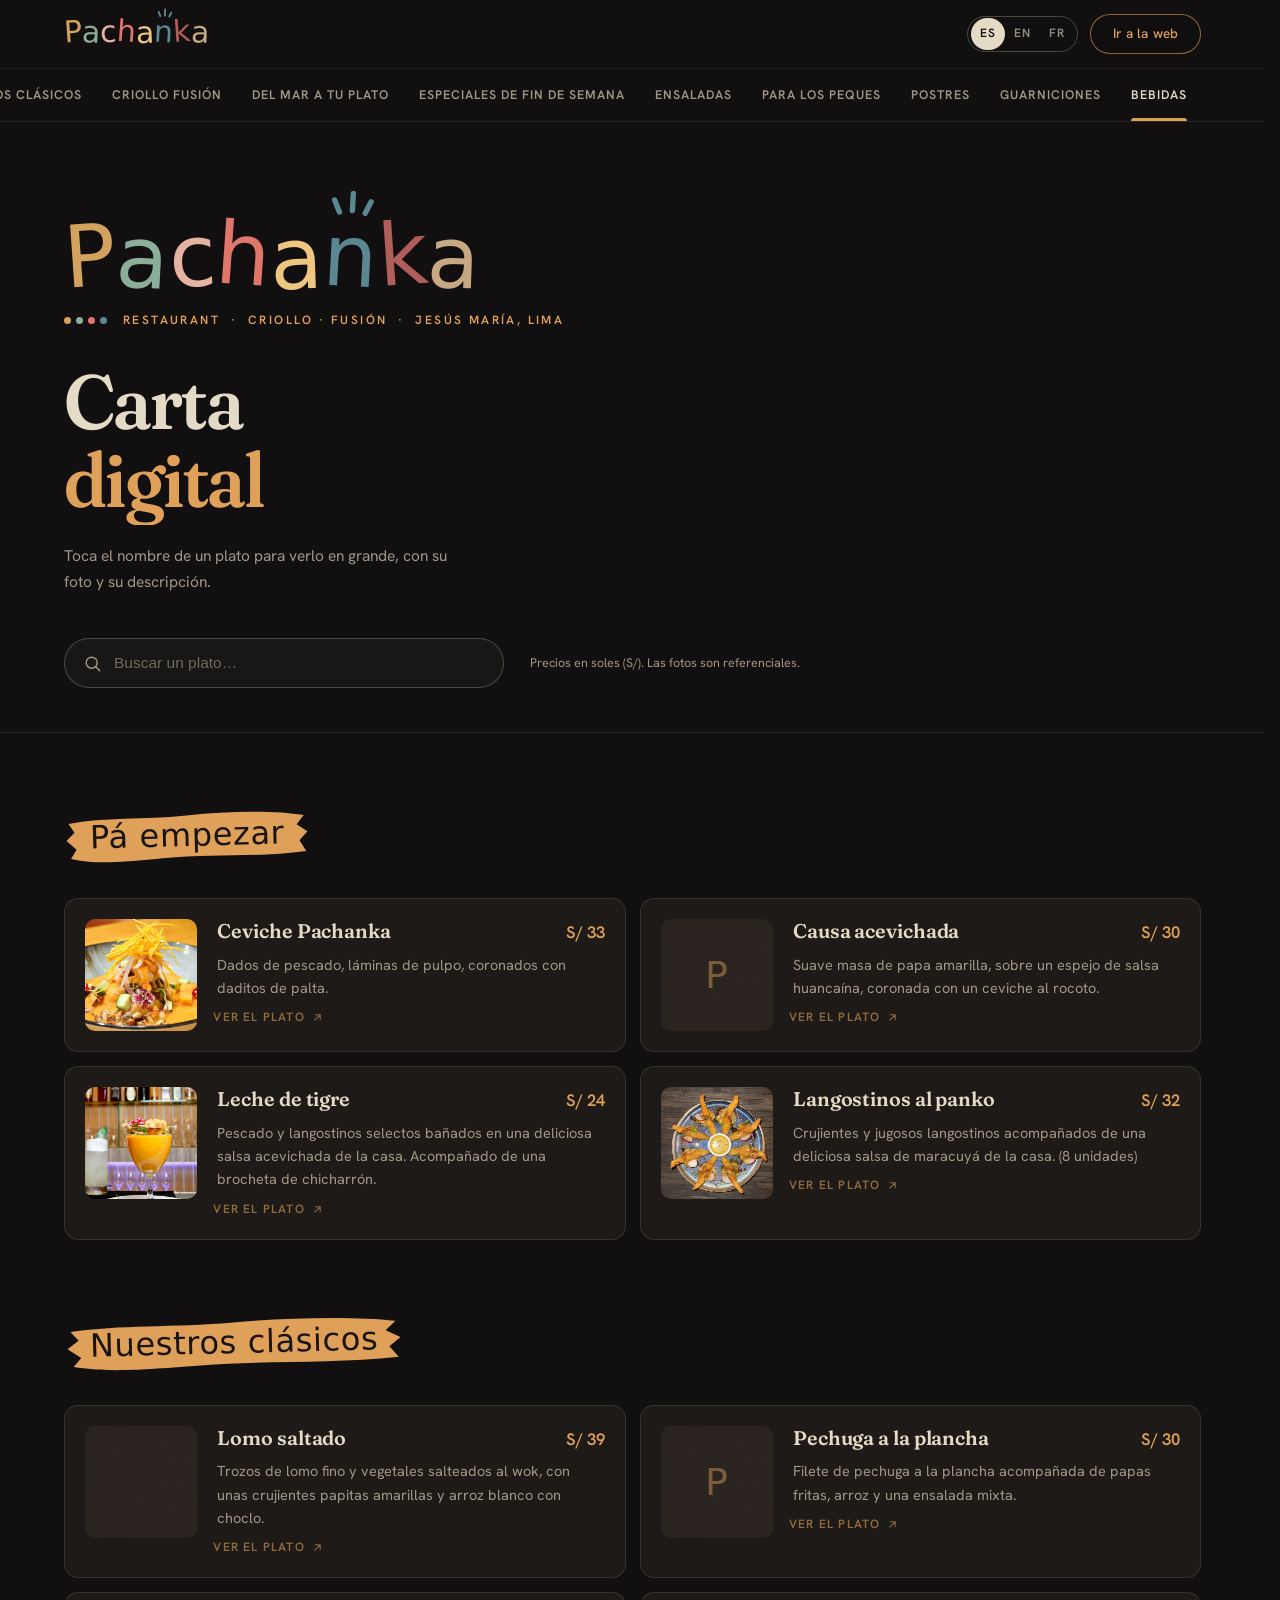
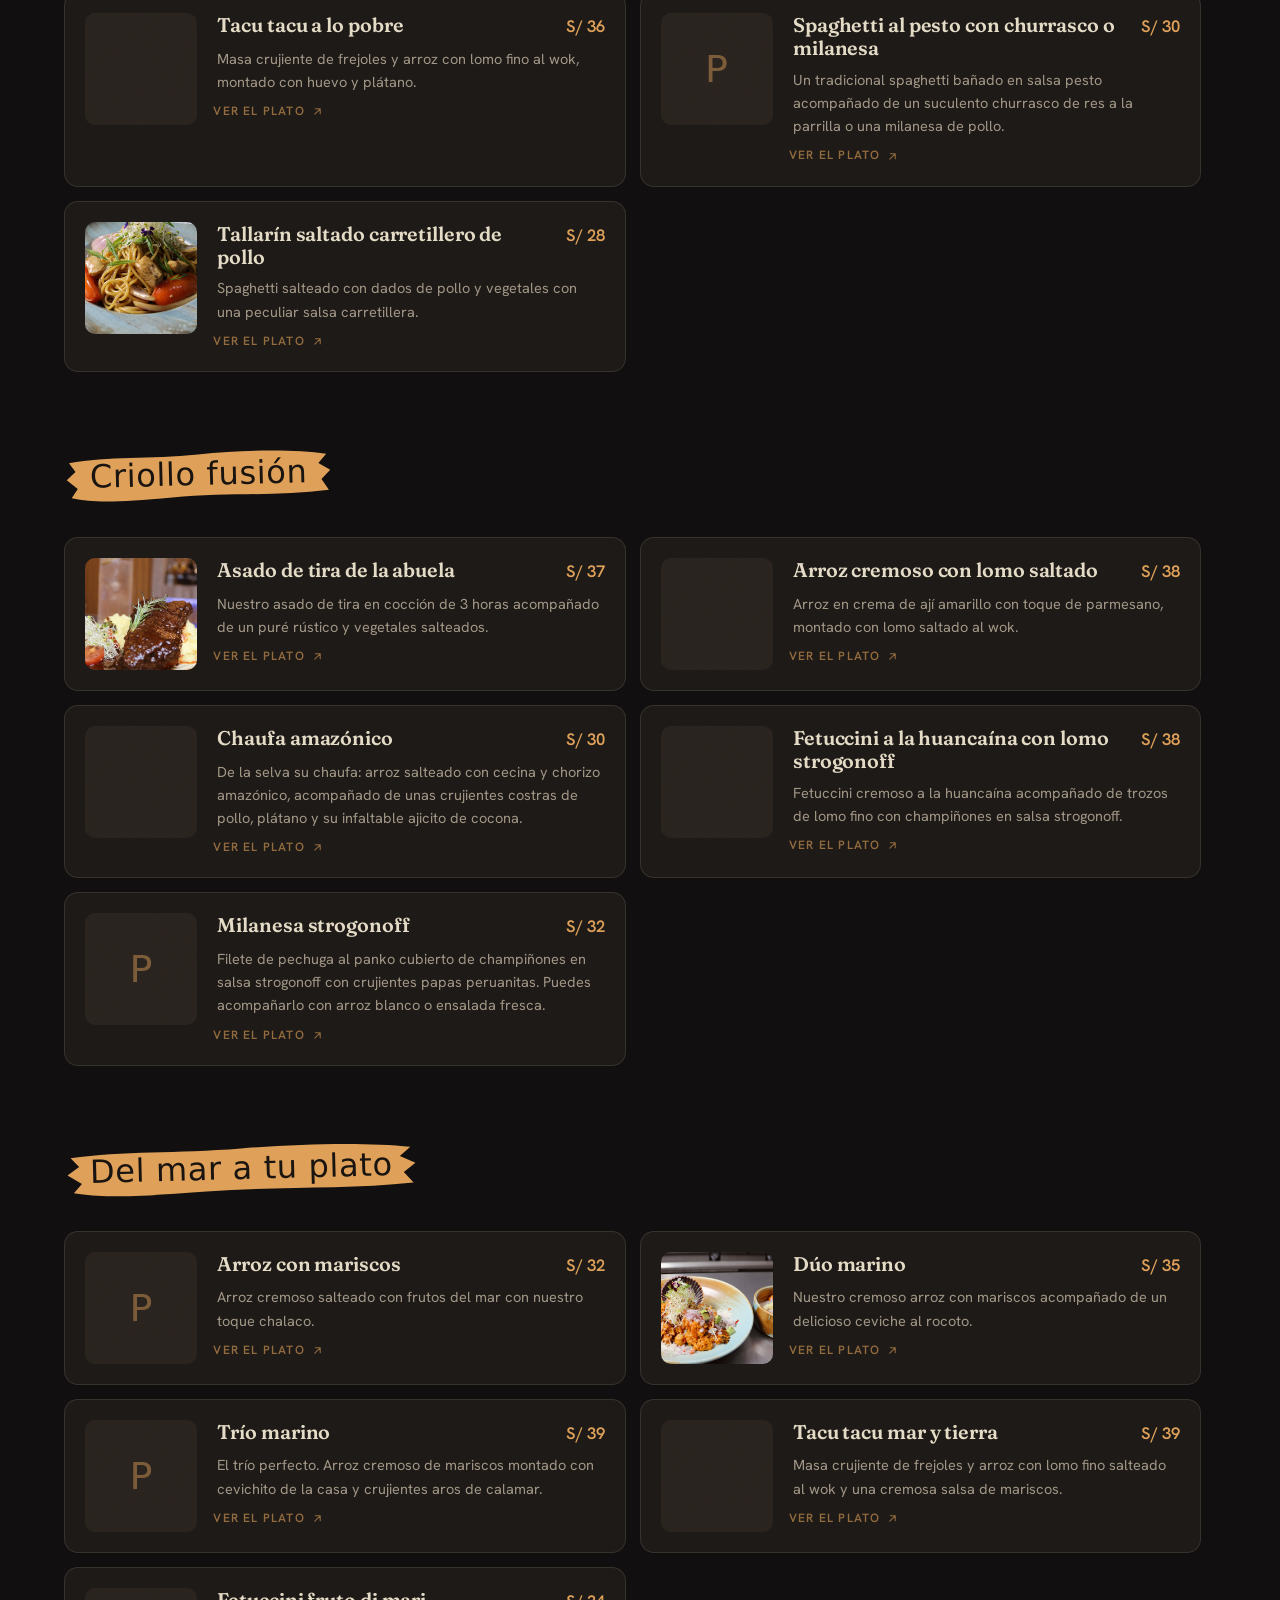
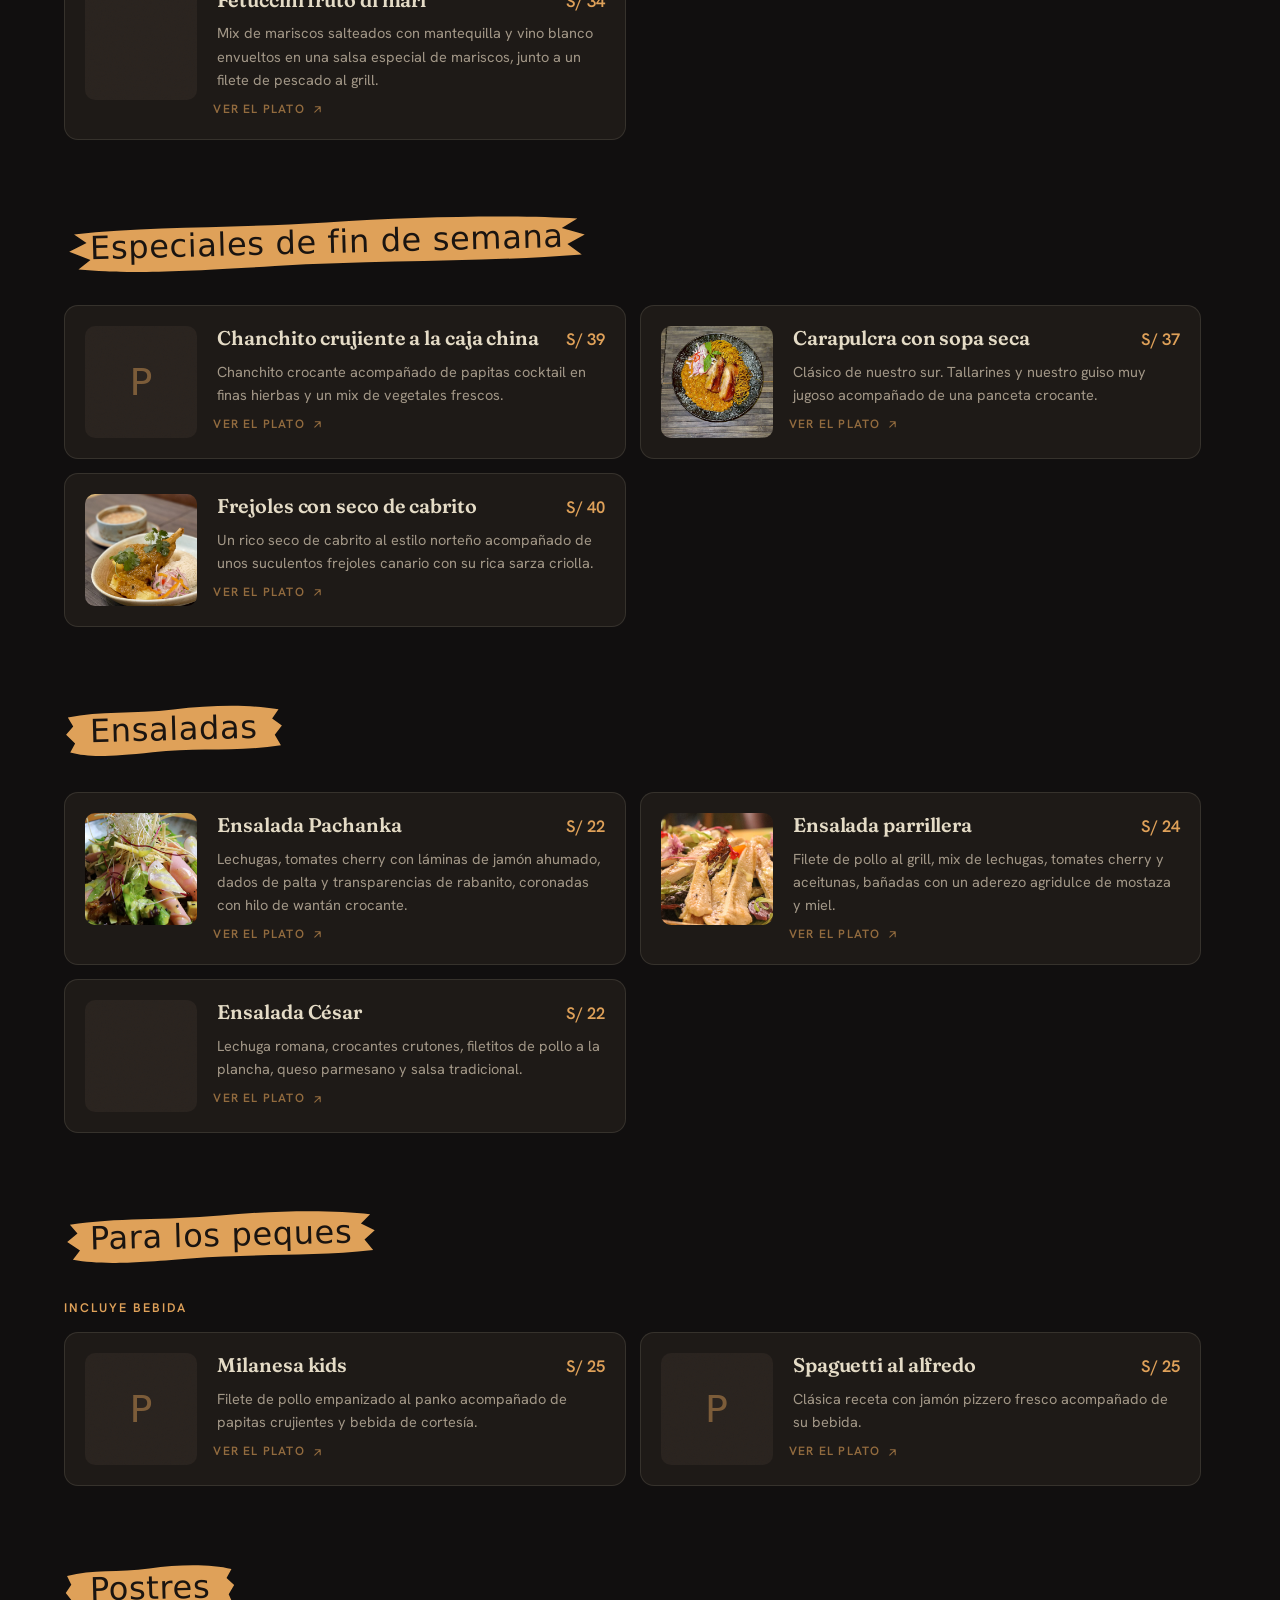
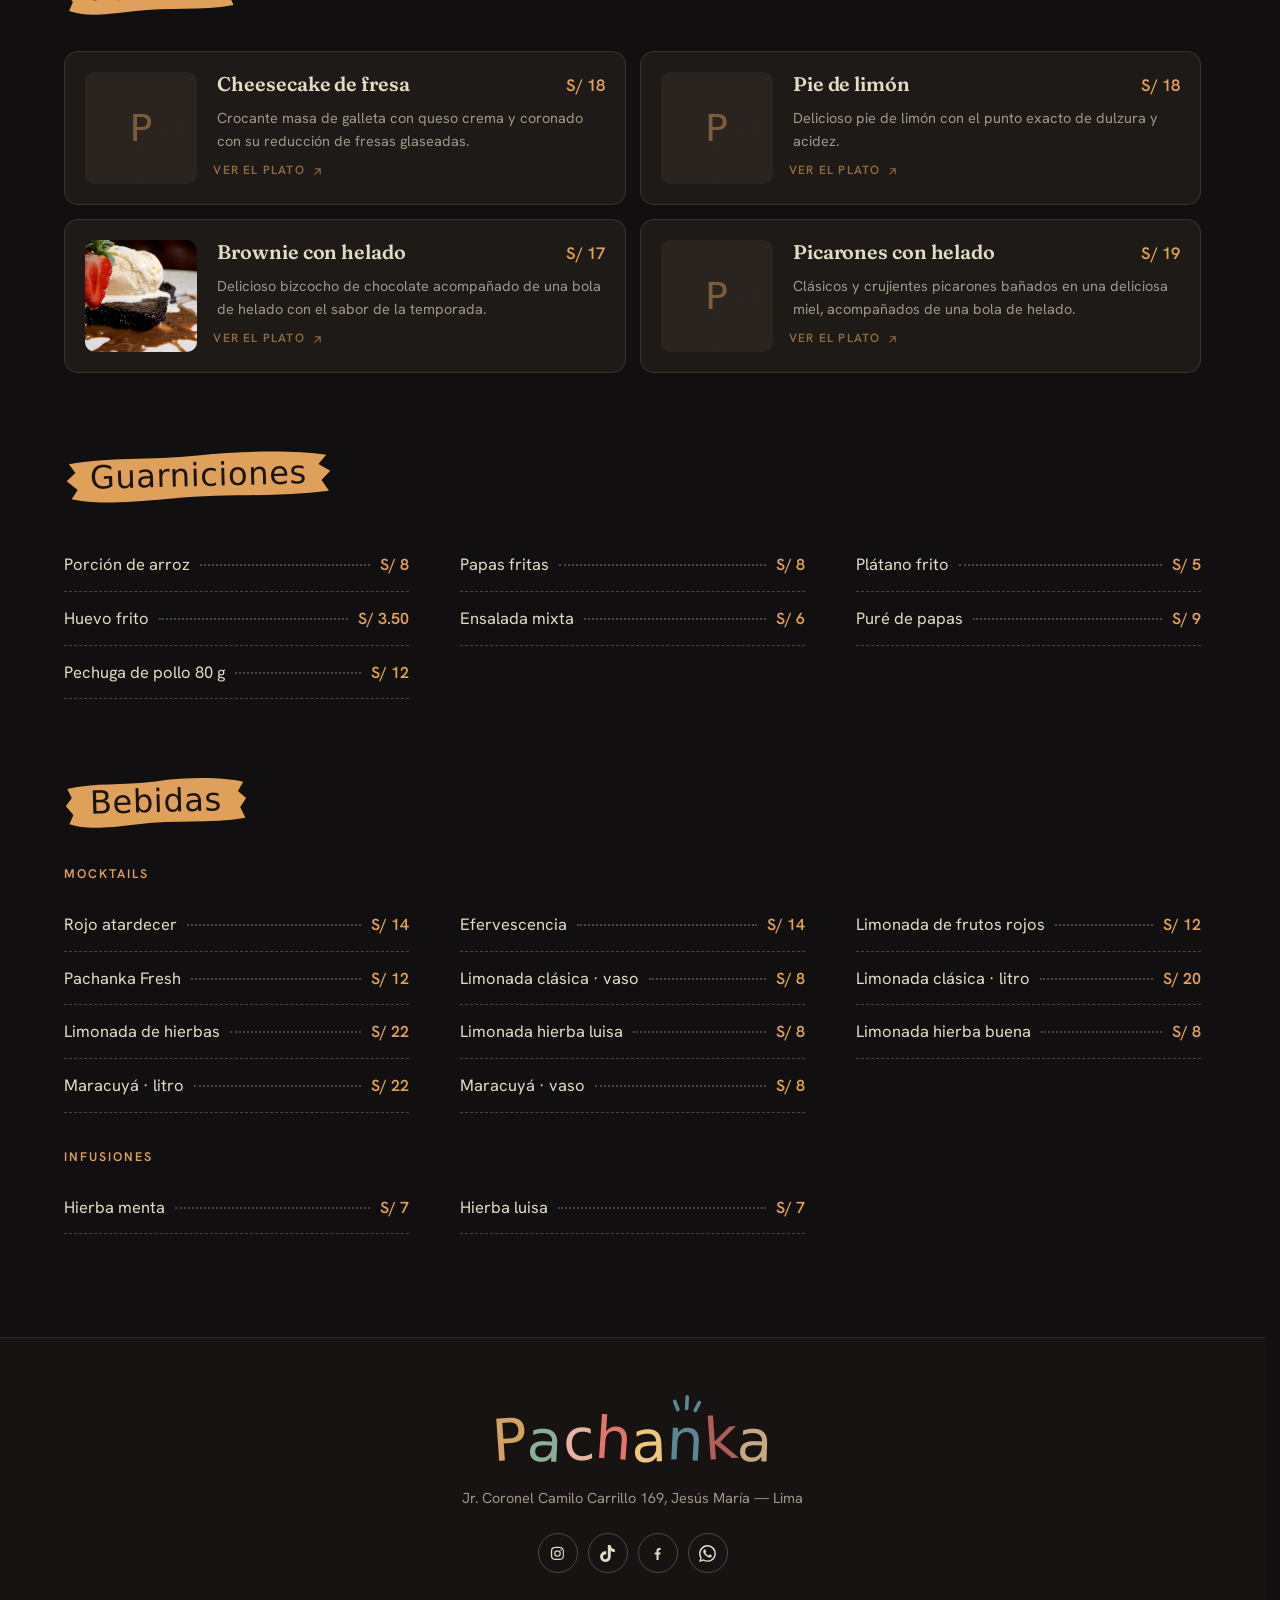
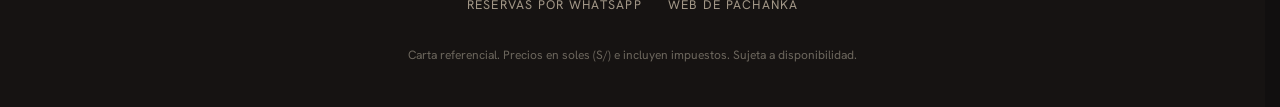
==== index.html @ b1e4ec2f "Merge pull request #1 from creative-programming-partners/rediseno-frances-tema Rediseño oscuro, fran" ====
<!doctype html>
<html lang="es">
<head>
<meta charset="utf-8">
<meta name="viewport" content="width=device-width, initial-scale=1, viewport-fit=cover">
<title>Carta digital — Pachanka Restaurant</title>
<meta name="description" content="Carta digital de Pachanka Restaurant: entradas, clásicos criollos, criollo fusión, del mar, especiales de fin de semana, postres y bebidas. Toca un plato para verlo en grande.">
<link rel="canonical" href="https://creative-programming-partners.github.io/pachanka-carta-digital/">

<!-- Vista previa al compartir (WhatsApp, Instagram, Facebook) -->
<meta property="og:type" content="website">
<meta property="og:site_name" content="Pachanka Restaurant">
<meta property="og:title" content="Carta digital — Pachanka Restaurant">
<meta property="og:description" content="Criollo · fusión en Jesús María, Lima. Mira la carta completa y cada plato en grande.">
<meta property="og:url" content="https://creative-programming-partners.github.io/pachanka-carta-digital/">
<meta property="og:locale" content="es_PE">
<meta property="og:locale:alternate" content="en_US">
<meta property="og:locale:alternate" content="fr_FR">
<meta name="theme-color" content="#110f0f">
<script>
/* Tema según la hora de Lima: claro de 6 a.m. a 6 p.m. y oscuro desde las 6 p.m.
   Corre antes de pintar la página para que no se vea el otro tema un instante.
   Para mostrar uno a mano: ?tema=claro o ?tema=oscuro */
(function () {
  var q = new URLSearchParams(location.search).get('tema');
  var h = +new Intl.DateTimeFormat('en-US', { timeZone: 'America/Lima', hour: 'numeric', hourCycle: 'h23' }).format(new Date());
  var t = q === 'claro' ? 'light' : q === 'oscuro' ? 'dark' : (h >= 6 && h < 18 ? 'light' : 'dark');
  document.documentElement.setAttribute('data-theme', t);
  document.querySelector('meta[name="theme-color"]').setAttribute('content', t === 'light' ? '#f5f0e7' : '#110f0f');
})();
</script>
<link rel="icon" href="data:image/svg+xml,%3Csvg xmlns='http://www.w3.org/2000/svg' viewBox='0 0 64 64'%3E%3Crect width='64' height='64' rx='14' fill='%23110f0f'/%3E%3Ctext x='50%25' y='56%25' dominant-baseline='middle' text-anchor='middle' font-family='Georgia' font-size='44' font-weight='700' fill='%23DFA159'%3EP%3C/text%3E%3C/svg%3E">

<link rel="preconnect" href="https://fonts.googleapis.com">
<link rel="preconnect" href="https://fonts.gstatic.com" crossorigin>
<link href="https://fonts.googleapis.com/css2?family=Chewy&family=Fraunces:opsz,wght,SOFT@9..144,300..700,0..100&family=Hanken+Grotesk:wght@300;400;500;600;700&display=swap" rel="stylesheet">

<script>document.documentElement.classList.add('js');if('scrollRestoration' in history)history.scrollRestoration='manual';</script>
<link rel="stylesheet" href="css/styles.css?v=4">
</head>
<body>

<a class="skip" href="#carta" data-i18n="a11y.skip">Ir a la carta</a>

<!-- CABECERA -->
<header class="hdr" id="hdr">
  <div class="hdr-row">
    <a class="hdr-logo" href="#top" aria-label="Pachanka, inicio" data-i18n-aria="nav.home"><span class="wm" data-wm></span></a>
    <div class="hdr-right">
      <div class="lang" role="group" aria-label="Idioma" data-i18n-aria="lang.group"><button type="button" data-l="es" lang="es" aria-label="Español">ES</button><button type="button" data-l="en" lang="en" aria-label="English">EN</button><button type="button" data-l="fr" lang="fr" aria-label="Français">FR</button></div>
      <a class="pill pill--hdr" href="https://creative-programming-partners.github.io/pachanka-landing-v2/"><span class="wide" data-i18n="cta.site">Ir a la web</span><span class="narrow" data-i18n="cta.siteShort">Web</span></a>
    </div>
  </div>
  <!-- Categorías: barra pegajosa con indicador -->
  <nav class="tabs" id="tabs" aria-label="Categorías de la carta" data-i18n-aria="nav.cats"></nav>
</header>

<main id="top">

<!-- PORTADA -->
<section class="cover">
  <div class="cover-in">
    <span class="wm cover-wm" data-wm aria-hidden="true"></span>
    <p class="cover-sub"><span class="dots" aria-hidden="true"><i style="--c:var(--ochre)"></i><i style="--c:var(--sage)"></i><i style="--c:var(--coral)"></i><i style="--c:var(--teal)"></i></span><span data-i18n="cover.sub">Restaurant &nbsp;·&nbsp; Criollo · Fusión &nbsp;·&nbsp; Jesús María, Lima</span></p>
    <h1 class="cover-title"><span class="mask"><span data-i18n="cover.t1">Carta</span></span><span class="mask"><span class="hl" data-i18n="cover.t2">digital</span></span></h1>
    <p class="cover-lede" data-i18n="cover.lede">Toca el nombre de un plato para verlo en grande, con su foto y su descripción.</p>
  </div>
  <div class="cover-tools">
    <label class="search">
      <svg viewBox="0 0 24 24" aria-hidden="true"><circle cx="11" cy="11" r="7"/><path d="M16.5 16.5 21 21"/></svg>
      <input type="search" id="q" autocomplete="off" placeholder="Buscar un plato…" aria-label="Buscar un plato en la carta" data-i18n-ph="search.ph" data-i18n-aria="search.aria">
      <button type="button" class="search-x" id="qClear" hidden aria-label="Borrar búsqueda" data-i18n-aria="search.clear">&times;</button>
    </label>
    <p class="cover-note" data-i18n="cover.note">Precios en soles (S/). Las fotos son referenciales.</p>
  </div>
</section>

<!-- CARTA -->
<div class="carta" id="carta"></div>
<p class="empty" id="empty" hidden data-i18n="search.empty">No encontramos ese plato en la carta.</p>

</main>

<footer class="ftr">
  <span class="wm ftr-wm" data-wm aria-hidden="true"></span>
  <p class="ftr-line"><span data-i18n="ftr.addr">Jr. Coronel Camilo Carrillo 169, Jesús María — Lima</span></p>
  <div class="social">
    <a href="https://www.instagram.com/pachanka.restaurant/" target="_blank" rel="noopener" aria-label="Instagram"><svg viewBox="0 0 24 24" aria-hidden="true"><path d="M12 7.3A4.7 4.7 0 1 0 12 16.7 4.7 4.7 0 0 0 12 7.3zm0 7.7a3 3 0 1 1 0-6 3 3 0 0 1 0 6zm6-7.9a1.1 1.1 0 1 1-2.2 0 1.1 1.1 0 0 1 2.2 0zM21 8.1c-.1-1.5-.4-2.8-1.5-3.9S17.1 2.8 15.6 2.7c-1.5-.1-6-.1-7.5 0-1.5.1-2.8.4-3.9 1.5S2.8 6.6 2.7 8.1c-.1 1.5-.1 6 0 7.5.1 1.5.4 2.8 1.5 3.9s2.4 1.4 3.9 1.5c1.5.1 6 .1 7.5 0 1.5-.1 2.8-.4 3.9-1.5s1.4-2.4 1.5-3.9c.1-1.5.1-6 0-7.5zM19.1 17.3a3 3 0 0 1-1.7 1.7c-1.2.5-3.9.4-5.4.4s-4.2.1-5.4-.4a3 3 0 0 1-1.7-1.7c-.5-1.2-.4-3.9-.4-5.4s-.1-4.2.4-5.4a3 3 0 0 1 1.7-1.7c1.2-.5 3.9-.4 5.4-.4s4.2-.1 5.4.4a3 3 0 0 1 1.7 1.7c.5 1.2.4 3.9.4 5.4s.1 4.2-.4 5.4z"/></svg></a>
    <a href="https://www.tiktok.com/@pachanka.restaura" target="_blank" rel="noopener" aria-label="TikTok"><svg viewBox="0 0 24 24" aria-hidden="true"><path d="M12.5.02c1.31-.02 2.61-.01 3.91-.02.08 1.53.63 3.09 1.75 4.17 1.12 1.11 2.7 1.62 4.24 1.79v4.03c-1.44-.05-2.89-.35-4.2-.97-.57-.26-1.1-.59-1.62-.93-.01 2.92.01 5.84-.02 8.75-.08 1.4-.54 2.79-1.35 3.94-1.31 1.92-3.58 3.17-5.91 3.21-1.43.08-2.86-.31-4.08-1.03-2.02-1.19-3.44-3.37-3.65-5.71-.02-.5-.03-1-.01-1.49.18-1.9 1.12-3.72 2.58-4.96 1.66-1.44 3.98-2.13 6.15-1.72.02 1.48-.04 2.96-.04 4.44-.99-.32-2.15-.23-3.02.37-.63.41-1.11 1.04-1.36 1.75-.21.51-.15 1.07-.14 1.61.24 1.64 1.82 3.02 3.5 2.87 1.12-.01 2.19-.66 2.77-1.61.19-.33.4-.67.41-1.06.1-1.79.06-3.57.07-5.36.01-4.03-.01-8.05.02-12.07z"/></svg></a>
    <a href="https://www.facebook.com/pachanka.restaurant/" target="_blank" rel="noopener" aria-label="Facebook"><svg viewBox="0 0 24 24" aria-hidden="true"><path d="M13.5 21v-7.5h2.5l.4-3h-2.9V8.6c0-.9.3-1.5 1.5-1.5h1.5V4.4c-.3 0-1.2-.1-2.2-.1-2.2 0-3.7 1.3-3.7 3.8v2.4H8.1v3h2.5V21h2.9z"/></svg></a>
    <a href="https://wa.me/51971969101" target="_blank" rel="noopener" aria-label="WhatsApp"><svg viewBox="0 0 24 24" aria-hidden="true"><path d="M17.5 14.4c-.3-.1-1.8-.9-2-1-.3-.1-.5-.1-.7.1-.2.3-.8 1-.9 1.2-.2.2-.3.2-.6.1-.3-.1-1.3-.5-2.4-1.5-.9-.8-1.5-1.8-1.7-2.1-.2-.3 0-.5.1-.6l.4-.5c.2-.2.2-.3.3-.5.1-.2 0-.4 0-.5l-.9-2.2c-.2-.6-.5-.5-.7-.5h-.6c-.2 0-.5.1-.8.4-.3.3-1 1-1 2.5s1.1 2.9 1.2 3.1c.1.2 2.1 3.2 5.1 4.5.7.3 1.3.5 1.7.6.7.2 1.4.2 1.9.1.6-.1 1.8-.7 2-1.4.2-.7.2-1.3.2-1.4-.1-.2-.3-.3-.6-.4zM12 21.8c-1.8 0-3.5-.5-5-1.4l-.4-.2-3.7 1 1-3.6-.2-.4A9.8 9.8 0 1 1 12 21.8zm8.4-18.2A11.8 11.8 0 0 0 1.8 17.9L.1 24l6.3-1.6A11.8 11.8 0 0 0 23.8 12c0-3.2-1.2-6.1-3.4-8.4z"/></svg></a>
  </div>
  <div class="ftr-links">
    <a href="https://wa.me/51971969101" target="_blank" rel="noopener" data-i18n="ftr.wa">Reservas por WhatsApp</a>
    <a href="https://creative-programming-partners.github.io/pachanka-landing-v2/" data-i18n="ftr.site">Web de Pachanka</a>
  </div>
  <p class="ftr-fine" data-i18n="ftr.fine">Carta referencial. Precios en soles (S/) e incluyen impuestos. Sujeta a disponibilidad.</p>
</footer>

<!-- CARTILLA DEL PLATO (se sobrepone a la carta y oscurece el fondo) -->
<div class="sheet" id="sheet" hidden>
  <div class="sheet-bg" id="sheetBg"></div>
  <div class="sheet-card" role="dialog" aria-modal="true" aria-labelledby="sheetName">
    <button class="sheet-x" id="sheetClose" type="button" aria-label="Cerrar" data-i18n-aria="sheet.close">&times;</button>
    <!-- La foto entra dando una vuelta: primero el reverso, luego el plato -->
    <div class="flip" id="flip">
      <div class="flip-in">
        <div class="face face--back" aria-hidden="true"><span class="wm" data-wm></span></div>
        <figure class="face face--front" id="sheetFig">
          <img id="sheetImg" alt="" width="1200" height="750" decoding="async">
          <figcaption class="ph">
            <span class="ph-mark" aria-hidden="true">P</span>
            <span class="ph-text" data-i18n="sheet.soon">Foto próximamente</span>
          </figcaption>
        </figure>
      </div>
    </div>
    <div class="sheet-body">
      <p class="sheet-cat" id="sheetCat"></p>
      <h2 class="sheet-name" id="sheetName"></h2>
      <p class="sheet-desc" id="sheetDesc"></p>
      <p class="sheet-price" id="sheetPrice"></p>
      <div class="sheet-nav">
        <button type="button" class="round" id="prevDish" aria-label="Plato anterior" data-i18n-aria="sheet.prev"><svg viewBox="0 0 24 24" aria-hidden="true"><path d="M15 5 8 12l7 7"/></svg></button>
        <span class="sheet-count" id="sheetCount"></span>
        <button type="button" class="round" id="nextDish" aria-label="Plato siguiente" data-i18n-aria="sheet.next"><svg viewBox="0 0 24 24" aria-hidden="true"><path d="m9 5 7 7-7 7"/></svg></button>
      </div>
    </div>
  </div>
</div>

<script src="js/wordmark.js"></script>
<script src="js/menu-data.js?v=2"></script>
<script src="js/i18n.js?v=2"></script>
<script src="js/app.js?v=4"></script>
</body>
</html>
---- css/styles.css ----
/* =========================================================
   PACHANKA — CARTA DIGITAL
   Mismo sistema de diseño que la landing (design-dna/pachanka.json):
   fondo carbón, texto crema, titulares Fraunces, dorado para títulos, CTA y
   precios, naranja solo en bordes y flechas, y las ocho letras del logo como acentos.
   Todo el movimiento ocurre en transform y opacity. Sin backdrop-filter: el
   desenfoque se rehacía en cada cuadro de scroll y trababa equipos sin
   aceleración gráfica; en su lugar van fondos casi opacos, que se ven igual.
   ========================================================= */
:root{
  color-scheme:dark;

  --bg:#110f0f;        /* fondo de página */
  --bg-2:#161312;      /* superficies alternas */
  --bronze:#83643e;    /* anillos finos y separadores */
  --cream:#e4dbc6;     /* texto principal */
  --muted:#a29787;     /* texto secundario */
  --gold:#dfa159;      /* titulares, CTA, precios */
  --gold-2:#ebb877;    /* hover del dorado */
  --orange:#bd6118;    /* bordes, flechas y subrayados (no en texto pequeño) */
  --card:#1E1A17;      /* carbón de la carta de piqueos */
  --elev:#2A2420;

  /* Letras del logo */
  --ochre:#D4A25F; --sage:#8BAE98; --blush:#E6B3A2; --coral:#E0766B;
  --butter:#EDC77F; --teal:#5B8793; --brick:#B05E5A; --sand:#C6A882;

  /* Tema: oscuro por defecto; de día html[data-theme="light"] cambia estos valores (ver TEMA CLARO) */
  --text-rgb:228,219,198;          /* texto principal en rgb, para transparencias */
  --line:rgba(var(--text-rgb),.12);
  --line-2:rgba(var(--text-rgb),.26);
  --on-gold:#1a1410;               /* texto sobre el dorado: siempre oscuro */
  --gold-ink:var(--gold);          /* dorado usado como texto o línea fina */
  --shade-rgb:17,15,15;

  --f-serif:'Fraunces',Georgia,'Times New Roman',serif;
  --f-sans:'Hanken Grotesk','Helvetica Neue',Arial,sans-serif;
  --f-mark:'Chewy','Comic Sans MS',system-ui,sans-serif;

  --ease-out:cubic-bezier(.23,1,.32,1);
  --ease-io:cubic-bezier(.77,0,.175,1);
  --side:clamp(18px,5vw,64px);
  --hdr-h:128px;
}

*,*::before,*::after{box-sizing:border-box}
/* scrollbar-gutter: al abrir un plato el body pasa a overflow:hidden; sin el espacio reservado, la barra
   desaparecía, la página ganaba ancho y se volvía a maquetar entera justo al empezar la animación */
html{-webkit-text-size-adjust:100%;scroll-behavior:smooth;scrollbar-gutter:stable;background:var(--bg)}
body{margin:0;background:var(--bg);color:var(--cream);
  font-family:var(--f-sans);font-size:16px;line-height:1.6;-webkit-font-smoothing:antialiased;overflow-x:hidden}
img{max-width:100%;display:block}
a{color:inherit;text-decoration:none}
button{font:inherit;color:inherit;background:none;border:0;cursor:pointer;padding:0}
::selection{background:var(--gold);color:var(--on-gold)}
:focus-visible{outline:2px solid var(--gold-ink);outline-offset:3px;border-radius:4px}
.skip{position:absolute;left:-9999px;top:10px;z-index:400;background:var(--gold);color:var(--on-gold);padding:10px 18px;border-radius:999px;font-weight:600}
.skip:focus{left:16px}

/* Logotipo */
.wm{font-family:var(--f-mark);display:inline-flex;align-items:flex-end;line-height:.9;white-space:nowrap;user-select:none}
.wm > span{display:inline-block;position:relative;color:var(--c);transform:translateY(var(--y,0)) rotate(var(--r,0deg))}
.wm .spark{position:absolute;left:50%;top:-.34em;width:.5em;transform:translateX(-50%);color:var(--teal)}

/* Botón píldora (los mismos de la landing) */
.pill{display:inline-flex;align-items:center;justify-content:center;height:46px;padding:0 26px;border-radius:999px;
  background:transparent;color:var(--cream);border:1px solid var(--line-2);font-size:14.5px;font-weight:500;letter-spacing:.01em;white-space:nowrap;
  transition:background-color .25s ease,color .25s ease,border-color .25s ease,transform .16s var(--ease-out)}
.pill:hover{border-color:var(--gold-ink);color:var(--gold-ink)}
.pill:active{transform:scale(.97)}
/* Principal: píldora ámbar de dorado a naranja con texto carbón */
.pill--accent{position:relative;isolation:isolate;background:linear-gradient(120deg,var(--gold) 0%,#d58a44 55%,var(--orange) 100%);
  color:var(--on-gold);border:0;font-weight:600;padding:0 30px;box-shadow:0 8px 24px rgba(189,97,24,.28);transition:transform .16s var(--ease-out)}
.pill--accent::after{content:"";position:absolute;inset:0;z-index:-1;border-radius:inherit;background:rgba(255,246,230,.1);
  box-shadow:0 10px 30px rgba(189,97,24,.22);opacity:0;transition:opacity .25s ease;pointer-events:none}
.pill--accent:hover{color:var(--on-gold)}
.pill--accent:hover::after{opacity:1}
/* Cabecera: píldora oscura con borde dorado */
.pill--hdr{height:40px;padding:0 22px;font-size:13.5px;background:rgba(var(--shade-rgb),.35);border-color:rgba(223,161,89,.6);color:var(--gold-ink)}
.pill--hdr:hover{background:var(--gold);border-color:var(--gold);color:var(--on-gold)}

/* Etiqueta en pincelada de la carta impresa, en el dorado de la landing */
.brush{display:inline-block;margin:0;padding:8px 26px 11px;font-family:var(--f-mark);font-weight:400;
  font-size:clamp(22px,2.6vw,32px);line-height:1.1;letter-spacing:.02em;color:var(--on-gold);transform:rotate(-1.5deg);
  background:url("data:image/svg+xml,%3Csvg xmlns='http://www.w3.org/2000/svg' viewBox='0 0 300 60' preserveAspectRatio='none'%3E%3Cpath d='M6 12 C50 5 96 10 150 6 S258 3 293 9 L284 19 L297 27 L287 37 L295 49 C236 55 182 49 120 53 S34 57 8 51 L15 41 L3 31 L13 22 Z' fill='%23DFA159'/%3E%3C/svg%3E") center/100% 100% no-repeat}

/* Puntos con los colores del logo (como en la portada de la landing) */
.dots{display:inline-flex;gap:5px}
.dots i{width:7px;height:7px;border-radius:50%;background:var(--c)}

/* =========================================================
   CABECERA + CATEGORÍAS
   ========================================================= */
/* Opaca: sin desenfoque, la transparencia solo dejaba ver un fantasma del texto que pasa por debajo */
.hdr{position:sticky;top:0;z-index:100;background:var(--bg);border-bottom:1px solid var(--line)}
.hdr-row{display:flex;align-items:center;justify-content:space-between;gap:16px;height:68px;padding:0 var(--side)}
.hdr-logo .wm{font-size:30px}
.hdr-right{display:flex;align-items:center;gap:12px}
.pill .narrow{display:none}
.lang{display:inline-flex;align-items:center;height:36px;padding:0 3px;border:1px solid var(--line-2);border-radius:999px;
  font-size:12px;font-weight:600;letter-spacing:.08em;color:var(--cream);transition:border-color .2s ease}
.lang:hover{border-color:var(--cream)}
.lang button{font-size:12px;font-weight:600;letter-spacing:.08em;color:inherit;padding:6px 9px;border-radius:999px;opacity:.62;transition:background-color .25s ease,color .25s ease,opacity .25s ease}
.lang button:hover{opacity:1}
html[lang="es"] .lang [data-l="es"],html[lang="en"] .lang [data-l="en"],html[lang="fr"] .lang [data-l="fr"]{background:var(--cream);color:var(--bg);opacity:1}

.tabs{display:flex;gap:2px;overflow-x:auto;padding:0 var(--side);border-top:1px solid rgba(var(--text-rgb),.06);scrollbar-width:none;-webkit-overflow-scrolling:touch}
.tabs::-webkit-scrollbar{display:none}
.tab{position:relative;flex:0 0 auto;padding:16px 14px;font-size:12.5px;font-weight:600;letter-spacing:.08em;
  text-transform:uppercase;color:var(--muted);white-space:nowrap;transition:color .2s ease}
.tab::after{content:"";position:absolute;left:14px;right:14px;bottom:0;height:3px;border-radius:3px 3px 0 0;background:var(--gold);
  transform:scaleX(0);transform-origin:left;transition:transform .35s var(--ease-out)}
.tab:hover{color:var(--cream)}
.tab.is-on{color:var(--cream)}
.tab.is-on::after{transform:scaleX(1)}

/* =========================================================
   PORTADA
   ========================================================= */
.cover{padding:clamp(48px,8vw,96px) var(--side) clamp(30px,4vw,44px);border-bottom:1px solid var(--line)}
.cover-in{max-width:960px}
.cover-wm{font-size:clamp(46px,7vw,86px)}
.cover-sub{display:flex;flex-wrap:wrap;align-items:center;gap:6px 16px;margin:16px 0 clamp(20px,3.4vw,32px);
  font-size:12px;font-weight:600;letter-spacing:.2em;text-transform:uppercase;color:var(--gold-ink)}
.cover-title{margin:0;font-family:var(--f-serif);font-variation-settings:"SOFT" 50;font-size:clamp(46px,6vw,92px);font-weight:600;
  line-height:1.02;letter-spacing:-.02em;color:var(--cream)}
.cover-title .hl{color:var(--gold-ink)}
.mask{display:block;overflow:hidden;padding-bottom:.08em;margin-bottom:-.08em}
.mask > span{display:block}
.js .mask > span{transform:translate3d(0,108%,0)}
.ready .mask > span{transform:none;transition:transform 1.1s var(--ease-out)}
.ready .mask:nth-child(2) > span{transition-delay:.1s}
.cover-lede{margin:24px 0 0;max-width:46ch;font-size:clamp(15.5px,1.15vw,17.5px);line-height:1.65;color:var(--muted)}

.cover-tools{display:flex;flex-wrap:wrap;align-items:center;gap:14px 26px;margin-top:clamp(28px,4vw,44px)}
.search{position:relative;display:flex;align-items:center;gap:10px;flex:1 1 320px;max-width:440px;
  height:50px;padding:0 14px 0 18px;border:1px solid var(--line-2);border-radius:999px;
  background:rgba(var(--text-rgb),.04);transition:border-color .2s ease,background-color .2s ease}
.search:focus-within{border-color:var(--gold);background:rgba(var(--text-rgb),.07)}
.search svg{width:19px;height:19px;flex:0 0 auto;fill:none;stroke:var(--muted);stroke-width:1.8;stroke-linecap:round}
.search input{flex:1;min-width:0;height:100%;border:0;background:none;color:var(--cream);font-size:15.5px;outline:none}
.search input::placeholder{color:rgba(var(--text-rgb),.42)}
.search input::-webkit-search-cancel-button{display:none}
.search-x{width:30px;height:30px;border-radius:50%;font-size:22px;line-height:1;color:var(--muted)}
.search-x:hover{color:var(--cream);background:rgba(var(--text-rgb),.1)}
.cover-note{margin:0;font-size:12.5px;color:var(--muted)}

/* =========================================================
   CARTA
   ========================================================= */
.carta{padding:0 var(--side) clamp(60px,8vw,110px)}
.cat{padding:clamp(46px,6vw,80px) 0 0;scroll-margin-top:calc(var(--hdr-h) + 16px)}
.cat-head{margin:0 0 clamp(22px,3vw,34px)}
.grp{margin:34px 0 14px;font-size:12.5px;font-weight:600;letter-spacing:.16em;text-transform:uppercase;color:var(--gold-ink)}

/* Fichas de plato: tarjeta carbón como las de la landing; el nombre y la descripción mandan */
.dishes{display:grid;grid-template-columns:repeat(auto-fill,minmax(min(100%,430px),1fr));gap:14px}
.dish{position:relative;display:grid;grid-template-columns:auto 1fr;gap:clamp(14px,1.6vw,22px);width:100%;
  padding:clamp(14px,1.6vw,20px);text-align:left;border:1px solid var(--line);border-radius:14px;
  background:var(--card);transition:border-color .25s ease,background-color .25s ease,transform .3s var(--ease-out)}
@media (hover:hover) and (pointer:fine){
  .dish:hover{background:var(--elev);border-color:rgba(223,161,89,.42);transform:translateY(-3px)}
  .dish:hover .dish-name{color:var(--gold-ink)}
  .dish:hover .dish-thumb img{transform:scale(1.07)}
  .dish:hover .dish-more{opacity:1;transform:none}
}
.dish:active{transform:scale(.99)}

.dish-thumb{position:relative;width:clamp(86px,9vw,112px);aspect-ratio:1;border-radius:10px;overflow:hidden;
  background:var(--elev) url("../assets/img/grain.png");display:grid;place-items:center;flex:0 0 auto}
.dish-thumb img{position:absolute;inset:0;width:100%;height:100%;object-fit:cover;opacity:0;transition:transform .7s var(--ease-out),opacity .45s ease}
.dish-thumb.has-photo img{opacity:1}
.dish-thumb.has-photo .ph-mark{display:none}
.ph-mark{font-family:var(--f-mark);font-size:clamp(28px,3vw,38px);line-height:1;color:rgba(223,161,89,.45)}

.dish-main{display:flex;flex-direction:column;gap:7px;min-width:0}
.dish-head{display:flex;align-items:baseline;justify-content:space-between;gap:14px}
.dish-name{font-family:var(--f-serif);font-variation-settings:"SOFT" 50;font-size:clamp(19px,1.55vw,23px);font-weight:600;
  line-height:1.18;letter-spacing:-.005em;color:var(--cream);transition:color .2s ease}
.dish-price{flex:0 0 auto;font-size:clamp(16px,1.3vw,19px);font-weight:600;color:var(--gold-ink);font-variant-numeric:tabular-nums}
.dish-desc{margin:0;font-size:clamp(14.5px,1.05vw,16px);line-height:1.6;color:var(--muted)}
.dish-more{display:inline-flex;align-items:center;gap:6px;margin-top:2px;font-size:12px;font-weight:600;
  letter-spacing:.1em;text-transform:uppercase;color:var(--gold-ink);opacity:.6;transform:translateX(-4px);
  transition:opacity .25s ease,transform .25s var(--ease-out)}
.dish-more svg{width:13px;height:13px;fill:none;stroke:currentColor;stroke-width:2;stroke-linecap:round;stroke-linejoin:round}

/* Listas simples: guarniciones, bebidas (como la carta de la landing) */
.rows{list-style:none;margin:0;padding:0;display:grid;grid-template-columns:repeat(auto-fill,minmax(min(100%,340px),1fr));gap:0 clamp(24px,4vw,64px)}
.row{display:flex;align-items:baseline;gap:10px;padding:13px 0;border-bottom:1px dashed var(--line-2)}
.row-name{font-size:16.5px;color:var(--cream)}
.row-dots{flex:1;min-width:14px;border-bottom:2px dotted var(--line-2);transform:translateY(-4px)}
.row-price{font-weight:600;color:var(--gold-ink);font-variant-numeric:tabular-nums}

.empty{margin:0;padding:0 var(--side) 90px;font-size:16px;color:var(--muted)}

/* Revelado al hacer scroll */
.js .rv{opacity:0;transform:translate3d(0,22px,0);transition:opacity .7s var(--ease-out),transform .8s var(--ease-out);
  transition-delay:calc(var(--i,0) * 55ms)}
.js .rv.is-in{opacity:1;transform:none}

/* =========================================================
   CARTILLA DEL PLATO
   Se sobrepone a la carta, oscurece el fondo y la foto entra dando una vuelta.
   Mismo lenguaje que la ficha de video de la landing.
   ========================================================= */
.sheet{position:fixed;inset:0;z-index:200;display:grid;place-items:center;padding:clamp(12px,3vw,34px)}
.sheet[hidden]{display:none}
.sheet-bg{position:absolute;inset:0;background:rgba(10,8,8,.9);opacity:0;transition:opacity .38s ease}
.sheet.open .sheet-bg{opacity:1}

.sheet-card{position:relative;z-index:1;width:min(860px,100%);max-height:calc(100dvh - 2 * clamp(12px,3vw,34px));
  overflow-y:auto;overscroll-behavior:contain;border-radius:22px;background:var(--card) url("../assets/img/grain.png");
  /* Sin box-shadow: sobre el fondo oscurecido al 90 % no se veía (oscurecía 2 niveles de 255) y su
     desenfoque de 90 px le costaba a la GPU unos 23 ms en la primera apertura. El borde ya separa la ficha */
  color:var(--cream);border:1px solid var(--line);
  opacity:0;transform:translate3d(0,26px,0) scale(.97);transition:opacity .4s ease,transform .5s var(--ease-out)}
.sheet.open .sheet-card{opacity:1;transform:none}
.sheet-x{position:absolute;top:12px;right:14px;z-index:3;width:46px;height:46px;border-radius:50%;
  font-size:32px;line-height:1;font-weight:300;color:var(--cream);background:rgba(var(--shade-rgb),.72);
  transition:background-color .2s ease,transform .25s var(--ease-out)}
.sheet-x:hover{background:var(--orange);transform:rotate(90deg)}

/* La vuelta de la foto: primero el reverso con el logo, luego el plato */
.flip{perspective:1600px}
.flip-in{position:relative;transform-style:preserve-3d}
.flip.spin .flip-in{animation:turn .95s cubic-bezier(.26,.86,.3,1) both}
@keyframes turn{
  from{transform:rotateY(180deg) scale(.86)}
  60%{transform:rotateY(18deg) scale(.99)}
  to{transform:none}
}
.face{backface-visibility:hidden;-webkit-backface-visibility:hidden;border-radius:22px 22px 0 0;overflow:hidden}
.face--front{position:relative;margin:0;height:min(54vh,470px);background:var(--elev) url("../assets/img/grain.png");display:grid;place-items:center}
.face--front img{display:none;position:absolute;inset:0;width:100%;height:100%;object-fit:cover}
.face--front.has-photo img{display:block}
.face--front.has-photo .ph{display:none}
.face--back{position:absolute;inset:0;transform:rotateY(180deg);display:grid;place-items:center;
  background:var(--bg) url("../assets/img/grain.png")}
.face--back .wm{font-size:clamp(34px,5vw,56px);opacity:.9}
.ph{display:flex;flex-direction:column;align-items:center;gap:10px;color:var(--muted)}
.ph .ph-mark{font-size:clamp(52px,7vw,84px);color:rgba(223,161,89,.42)}
.ph-text{font-size:12px;letter-spacing:.18em;text-transform:uppercase}

.sheet-body{padding:clamp(22px,3.4vw,38px) clamp(20px,3.4vw,44px) clamp(24px,3.4vw,36px)}
.sheet-cat{margin:0 0 10px;font-size:11.5px;font-weight:600;letter-spacing:.2em;text-transform:uppercase;color:var(--gold-ink)}
.sheet-name{margin:0;font-family:var(--f-serif);font-variation-settings:"SOFT" 50;font-size:clamp(28px,3.4vw,44px);font-weight:600;
  line-height:1.08;letter-spacing:-.015em;color:var(--cream)}
.sheet-desc{margin:16px 0 0;max-width:52ch;font-size:clamp(15.5px,1.3vw,17.5px);line-height:1.62;color:var(--muted)}
.sheet-price{margin:22px 0 0;font-size:clamp(22px,2.2vw,28px);font-weight:600;color:var(--gold-ink);font-variant-numeric:tabular-nums}
.sheet-nav{display:flex;align-items:center;gap:16px;margin-top:clamp(20px,3vw,30px);padding-top:18px;border-top:1px solid var(--line)}
.sheet-count{font-size:12.5px;letter-spacing:.06em;color:var(--muted)}

/* Flecha en círculo (la misma de la landing) */
.round{width:46px;height:46px;flex:0 0 auto;border-radius:50%;border:1px solid var(--orange);display:grid;place-items:center;
  transition:background-color .2s ease,border-color .2s ease,transform .16s var(--ease-out)}
.round svg{width:18px;height:18px;fill:none;stroke:var(--gold-ink);stroke-width:1.8;stroke-linecap:round;stroke-linejoin:round;transition:stroke .2s ease}
.round:hover{background:var(--orange)}
.round:hover svg{stroke:var(--cream)}
.round:active{transform:scale(.94)}

/* =========================================================
   PIE
   ========================================================= */
.ftr{padding:clamp(48px,6vw,80px) var(--side) 40px;border-top:1px solid var(--line);background:var(--bg-2);text-align:center}
.ftr-wm{font-size:clamp(38px,4.6vw,58px)}
.ftr-line{margin:18px 0 0;font-size:14.5px;color:var(--muted)}
.ftr-links{display:flex;flex-wrap:wrap;justify-content:center;gap:10px 26px;margin-top:22px}
.ftr-links a{font-size:12.5px;letter-spacing:.1em;text-transform:uppercase;color:var(--muted);transition:color .2s ease}
.ftr-links a:hover{color:var(--gold-ink)}
.ftr-fine{margin:30px 0 0;font-size:12px;line-height:1.8;color:rgba(var(--text-rgb),.42)}

/* Redes en el pie */
.social{display:flex;justify-content:center;gap:10px;margin-top:24px}
.social a{width:40px;height:40px;border-radius:50%;border:1px solid var(--line-2);display:grid;place-items:center;line-height:0;
  transition:background-color .2s ease,border-color .2s ease,transform .2s var(--ease-out)}
.social svg{width:17px;height:17px;fill:var(--cream);transition:fill .2s ease}
.social a:hover{background:var(--gold);border-color:var(--gold);transform:translateY(-2px)}
.social a:hover svg{fill:var(--on-gold)}

/* =========================================================
   RESPONSIVE
   ========================================================= */
@media (max-width:700px){
  :root{--hdr-h:116px}
  .hdr-row{height:60px}
  .hdr-logo .wm{font-size:26px}
  .hdr .pill{height:36px;padding:0 16px;font-size:13px}
  .hdr .pill .wide{display:none}
  .hdr .pill .narrow{display:inline}
  .tab{padding:13px 11px;font-size:11.5px}
  .dish{grid-template-columns:1fr;gap:14px}
  .dish-thumb{width:100%;aspect-ratio:4/3;border-radius:10px}
  .dish-head{flex-direction:column;align-items:flex-start;gap:4px}
  .sheet{padding:0}
  .sheet-card{width:100%;max-height:100dvh;height:100dvh;border-radius:0;border:0}
  .face,.face--back{border-radius:0}
}

/* =========================================================
   TEMA CLARO (de día, de 6 a.m. a 6 p.m. hora de Lima)
   El <head> pone data-theme según la hora de Lima y app.js lo revisa cada minuto.
   Los colores de la marca están pensados para el carbón: sobre crema el dorado y las letras pastel
   del logo se pierden (1.5 a 2:1). De día van los mismos tonos, más hondos:
   dorado de relleno #c97718 (3:1 contra el fondo), dorado de texto #97561a (5:1) y las letras del logo.
   ========================================================= */
html[data-theme="light"]{
  color-scheme:light;
  --bg:#f5f0e7; --bg-2:#ece5d8; --card:#fffdf9; --elev:#e7dece;
  --cream:#1f1b16;             /* el "texto principal": de día es tinta oscura */
  --muted:#5e554a;
  --text-rgb:31,27,22;
  --gold:#c97718; --gold-2:#b5680f;
  --gold-ink:#97561a;
  --bronze:#b08550;
  --shade-rgb:245,240,231;
  /* Letras del logo: el mismo tono, más hondo para que no se laven sobre el crema */
  --ochre:#b9853d; --sage:#5e8f72; --blush:#d27f68; --coral:#cf5a4d;
  --butter:#c9952f; --teal:#3f7180; --brick:#9e4a46; --sand:#a8875c;
}
html[data-theme="light"] .pill--hdr{border-color:var(--gold-ink)}
html[data-theme="light"] .brush{background-image:url("data:image/svg+xml,%3Csvg xmlns='http://www.w3.org/2000/svg' viewBox='0 0 300 60' preserveAspectRatio='none'%3E%3Cpath d='M6 12 C50 5 96 10 150 6 S258 3 293 9 L284 19 L297 27 L287 37 L295 49 C236 55 182 49 120 53 S34 57 8 51 L15 41 L3 31 L13 22 Z' fill='%23C97718'/%3E%3C/svg%3E")}
/* Cambio de tema con la página abierta: un fundido corto de colores en lugar de un salto */
html.theme-fade,html.theme-fade *,html.theme-fade *::before,html.theme-fade *::after{
  transition:background-color .6s var(--ease-out),color .6s var(--ease-out),border-color .6s var(--ease-out),fill .6s var(--ease-out),stroke .6s var(--ease-out)!important}

@media (prefers-reduced-motion:reduce){
  html{scroll-behavior:auto}
  *,*::before,*::after{animation:none!important;transition:none!important}
  .js .rv,.js .mask > span{opacity:1!important;transform:none!important}
  .sheet-bg,.sheet-card{opacity:1!important;transform:none!important}
}

/* Con foto vertical, en pantalla ancha la cartilla va a dos columnas */
@media (min-width:860px){
  .sheet-card{display:grid;grid-template-columns:minmax(0,.92fr) minmax(0,1.08fr);align-items:stretch;width:min(1000px,100%)}
  .flip{height:100%}
  .flip-in{height:100%}
  .face{border-radius:22px 0 0 22px}
  .face--front{height:min(76vh,620px)}
  .sheet-body{align-self:center;padding-right:clamp(26px,3.4vw,48px)}
  .sheet-x{background:rgba(var(--shade-rgb),.55)}
}
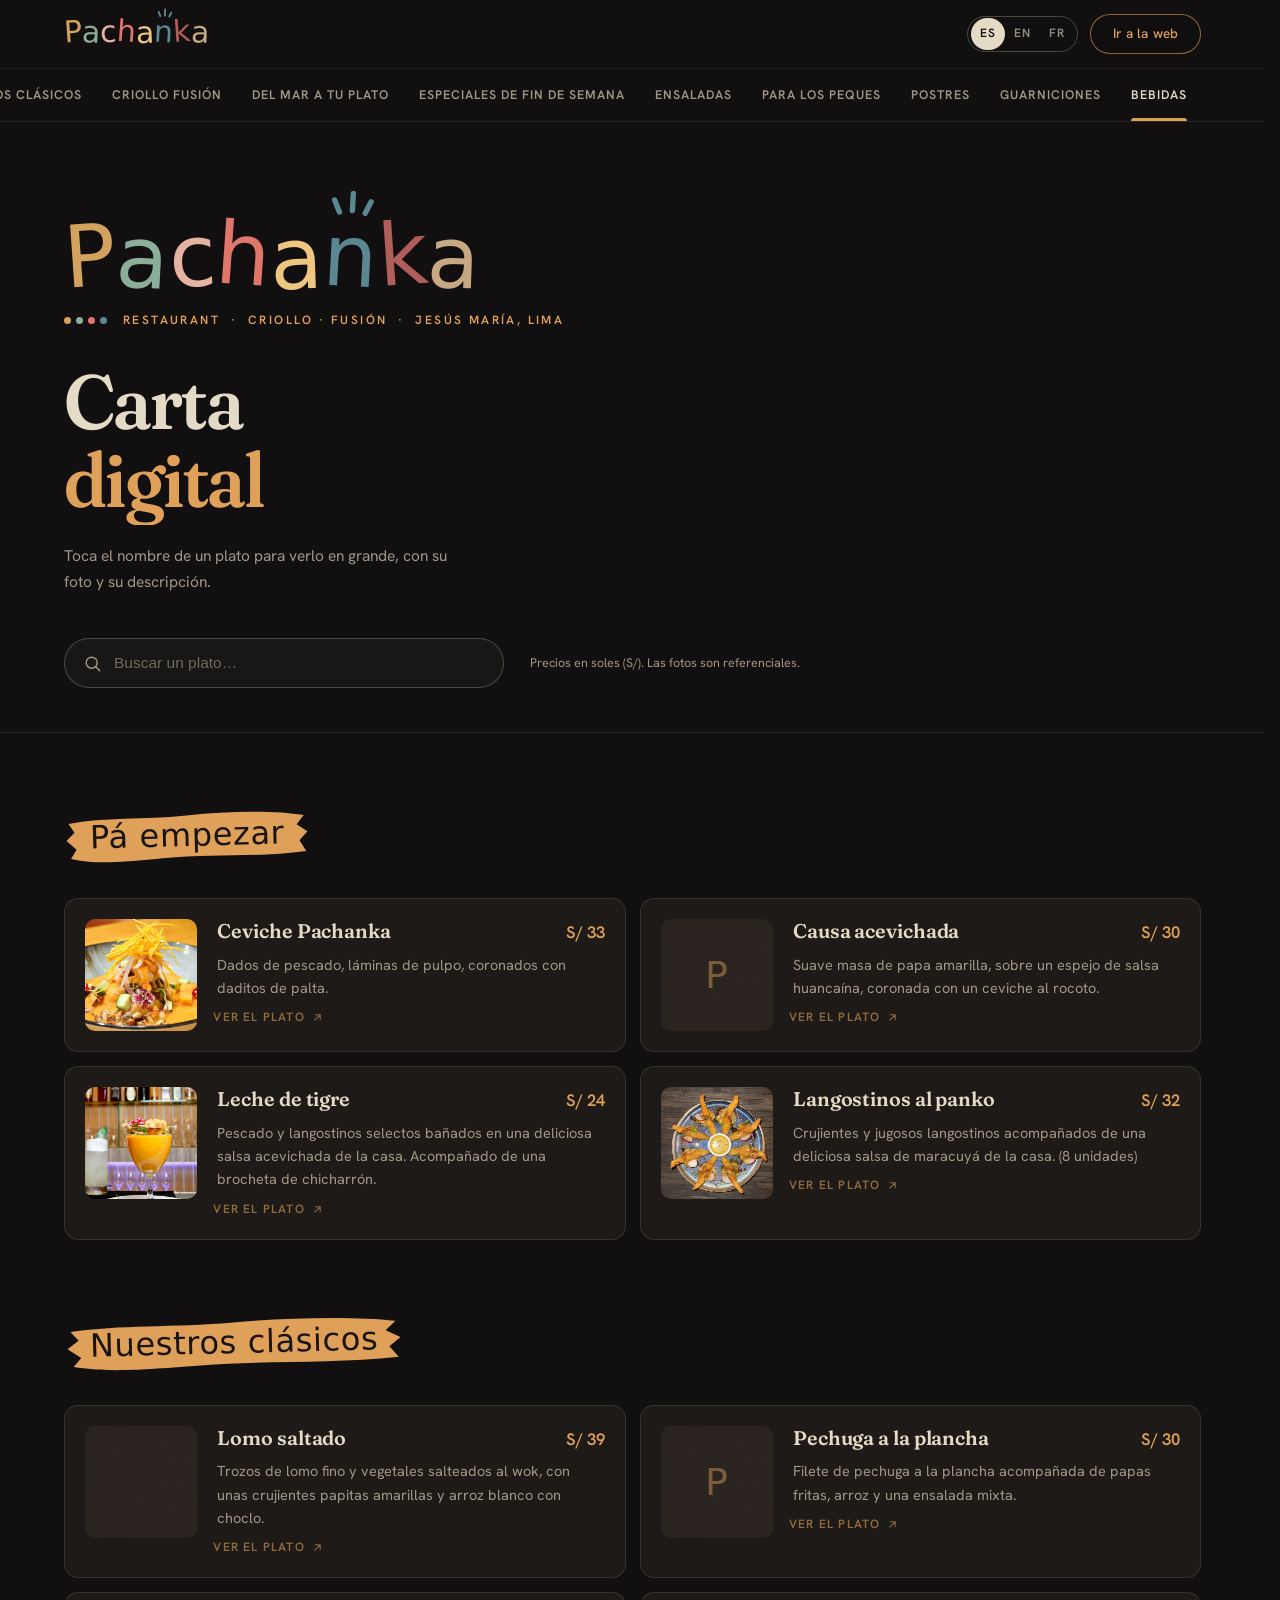
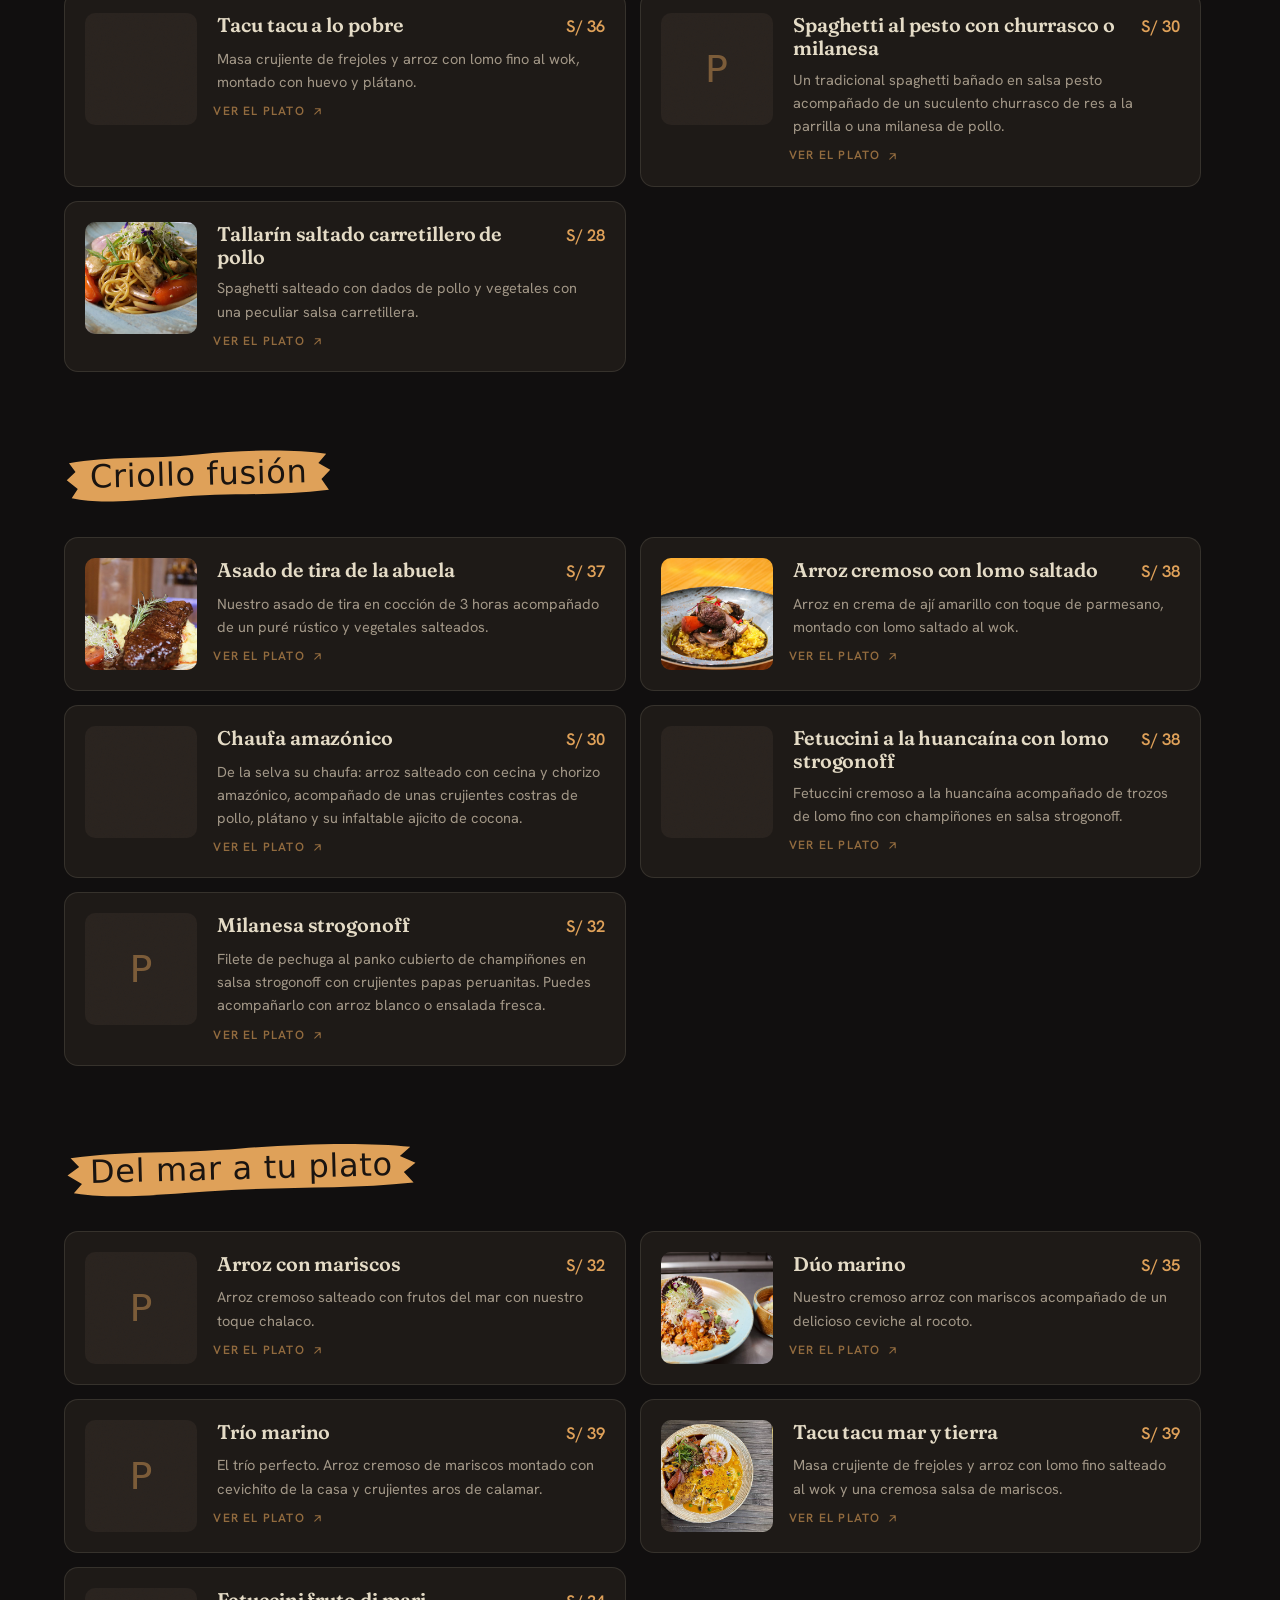
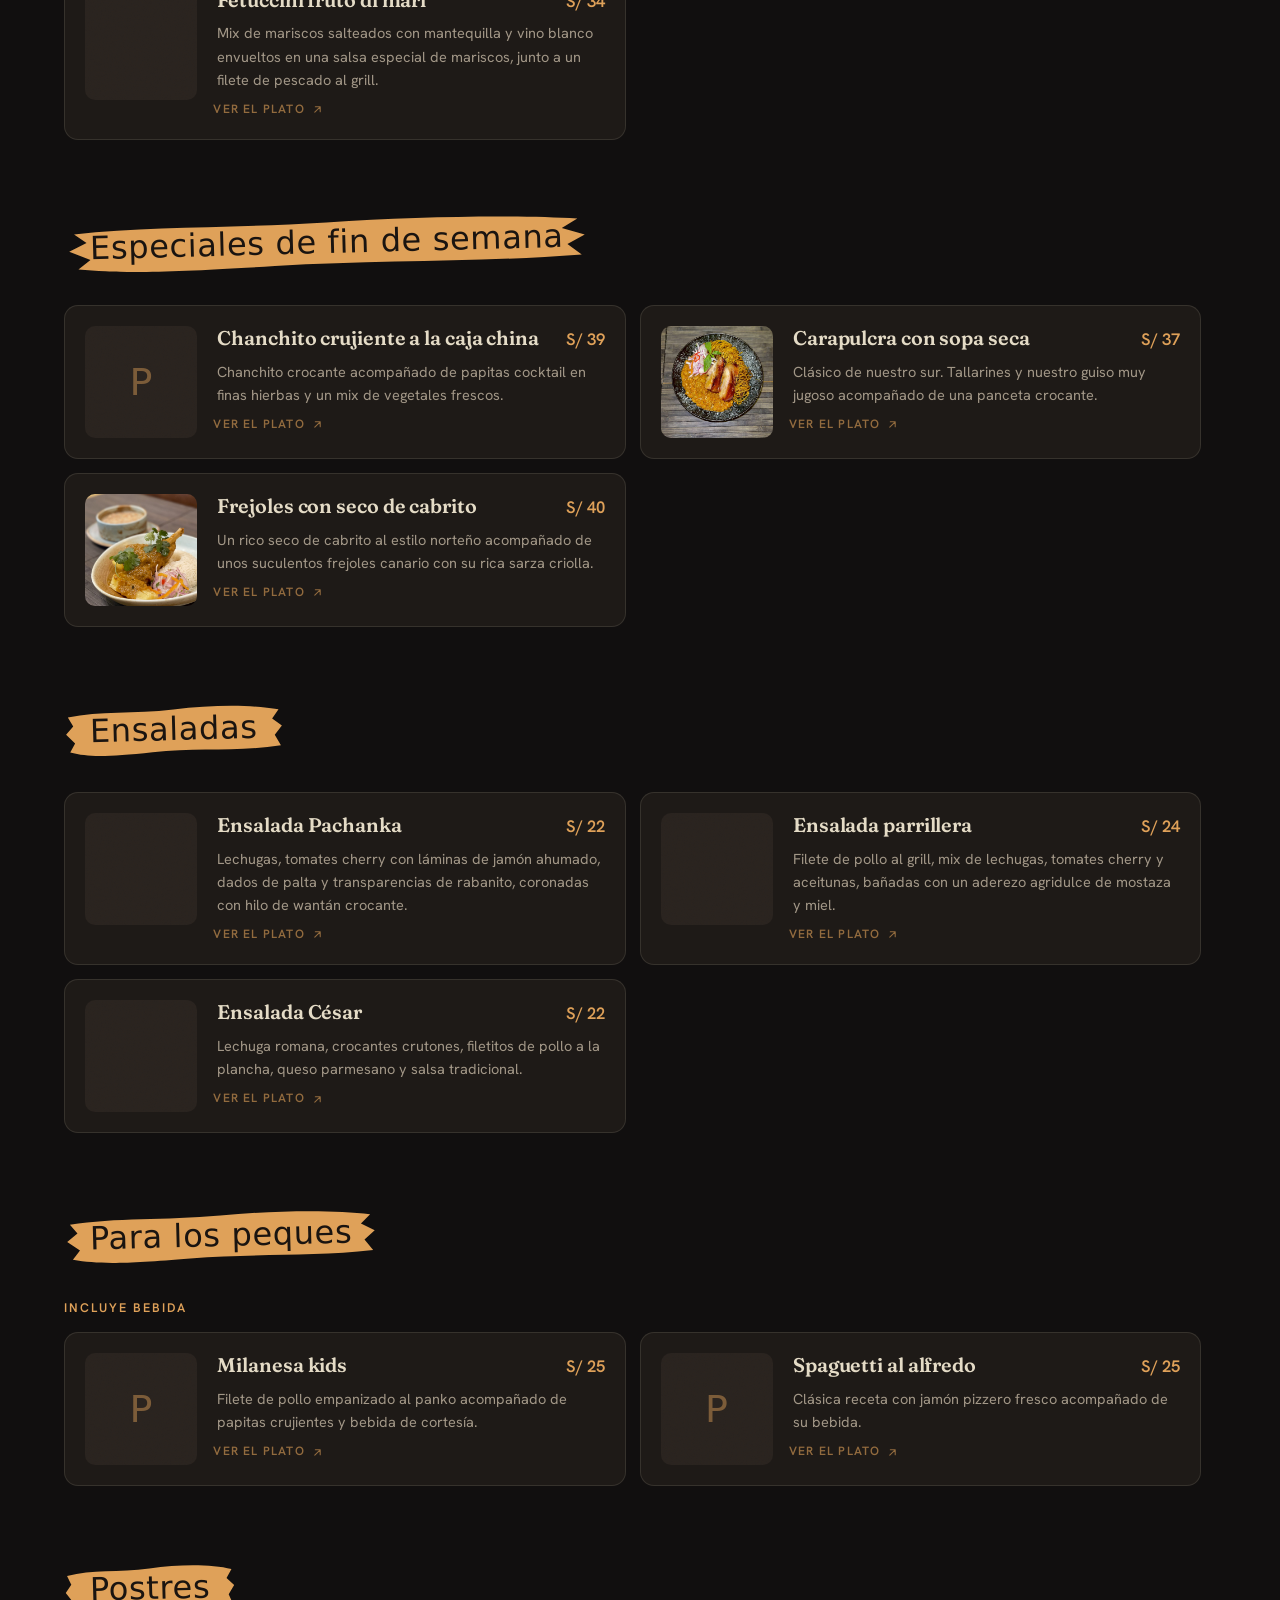
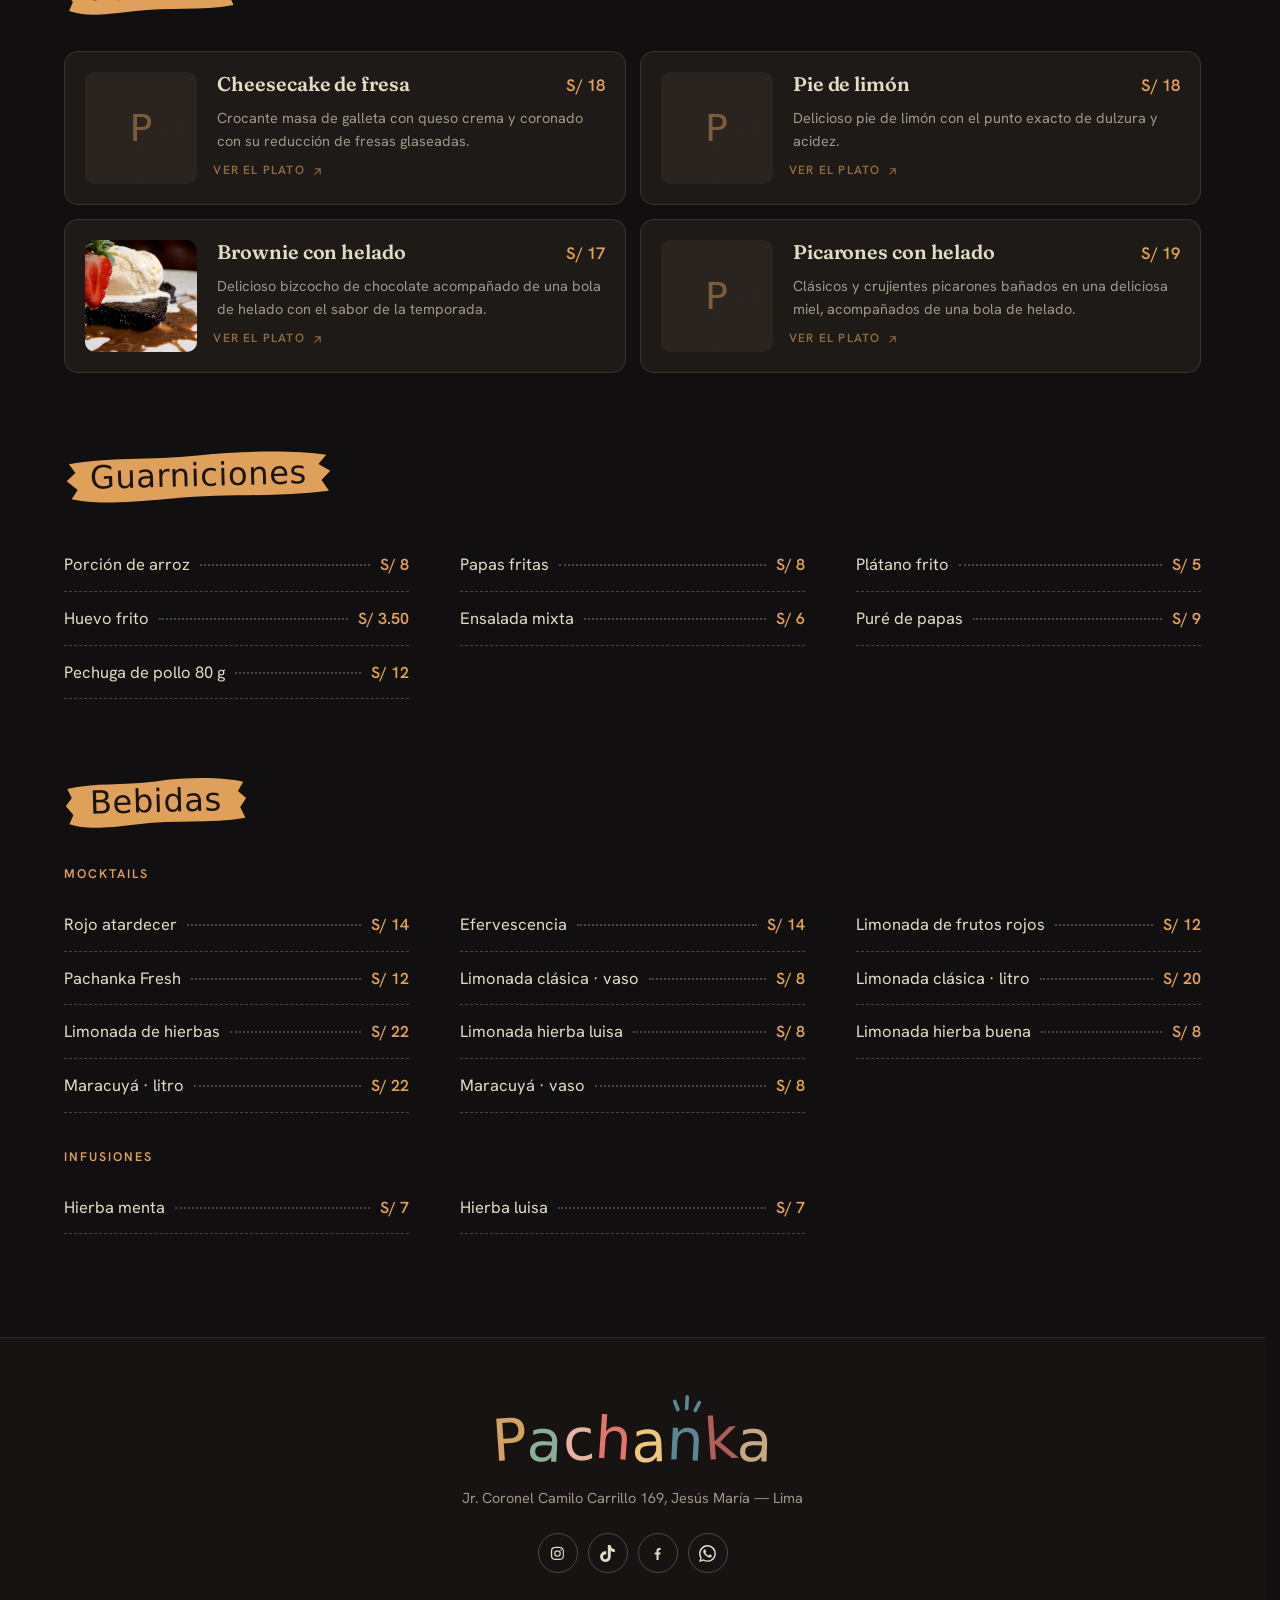
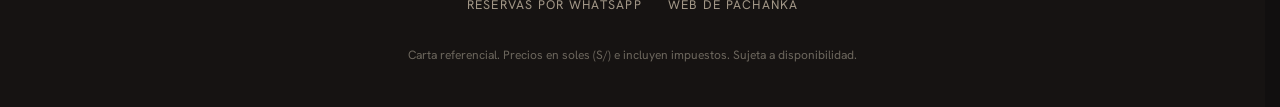
==== commit 1ff015f3: "La carta enlaza a la landing v3 El botón "Ir a la web" de la cabecera, "Web de Pachanka" en el pie y" ====
--- a/index.html
+++ b/index.html
@@ -48,7 +48,7 @@
     <a class="hdr-logo" href="#top" aria-label="Pachanka, inicio" data-i18n-aria="nav.home"><span class="wm" data-wm></span></a>
     <div class="hdr-right">
       <div class="lang" role="group" aria-label="Idioma" data-i18n-aria="lang.group"><button type="button" data-l="es" lang="es" aria-label="Español">ES</button><button type="button" data-l="en" lang="en" aria-label="English">EN</button><button type="button" data-l="fr" lang="fr" aria-label="Français">FR</button></div>
-      <a class="pill pill--hdr" href="https://creative-programming-partners.github.io/pachanka-landing-v2/"><span class="wide" data-i18n="cta.site">Ir a la web</span><span class="narrow" data-i18n="cta.siteShort">Web</span></a>
+      <a class="pill pill--hdr" href="https://creative-programming-partners.github.io/pachanka-landing-v3/"><span class="wide" data-i18n="cta.site">Ir a la web</span><span class="narrow" data-i18n="cta.siteShort">Web</span></a>
     </div>
   </div>
   <!-- Categorías: barra pegajosa con indicador -->
@@ -92,7 +92,7 @@
   </div>
   <div class="ftr-links">
     <a href="https://wa.me/51971969101" target="_blank" rel="noopener" data-i18n="ftr.wa">Reservas por WhatsApp</a>
-    <a href="https://creative-programming-partners.github.io/pachanka-landing-v2/" data-i18n="ftr.site">Web de Pachanka</a>
+    <a href="https://creative-programming-partners.github.io/pachanka-landing-v3/" data-i18n="ftr.site">Web de Pachanka</a>
   </div>
   <p class="ftr-fine" data-i18n="ftr.fine">Carta referencial. Precios en soles (S/) e incluyen impuestos. Sujeta a disponibilidad.</p>
 </footer>
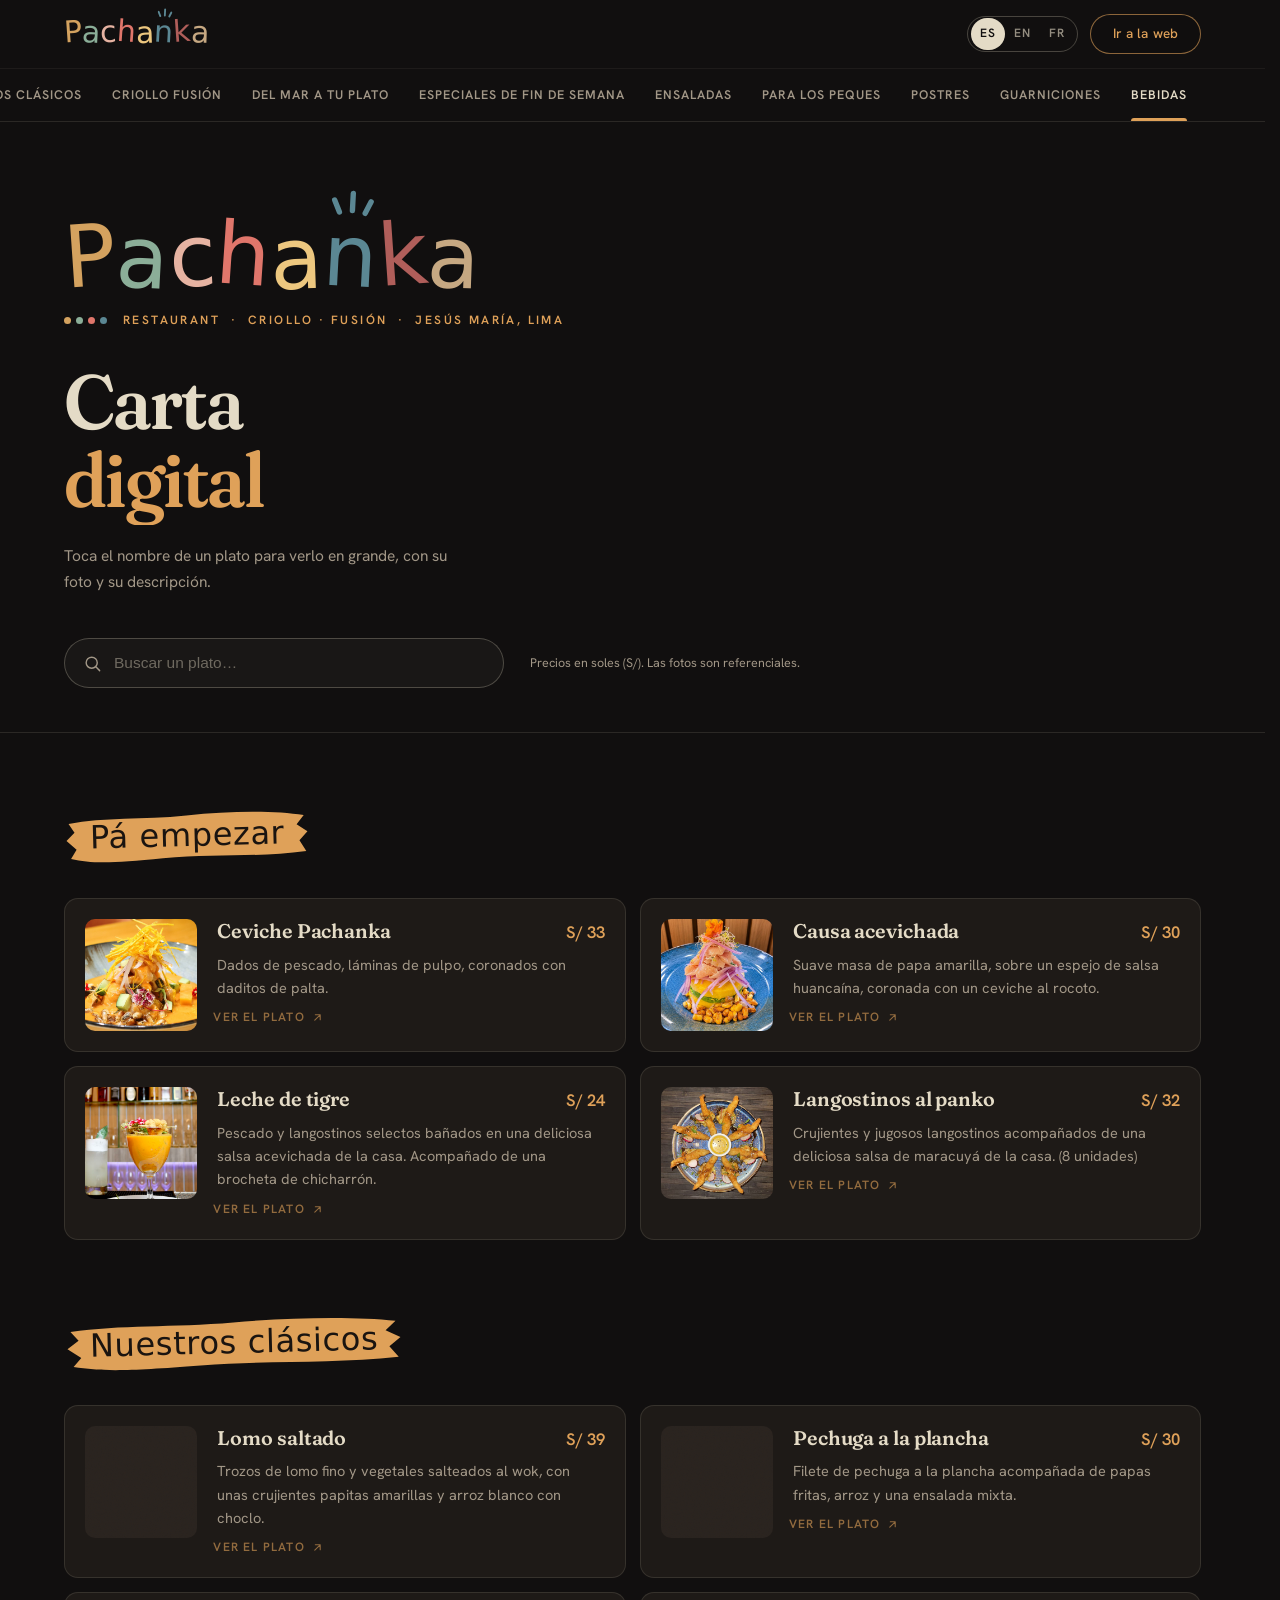
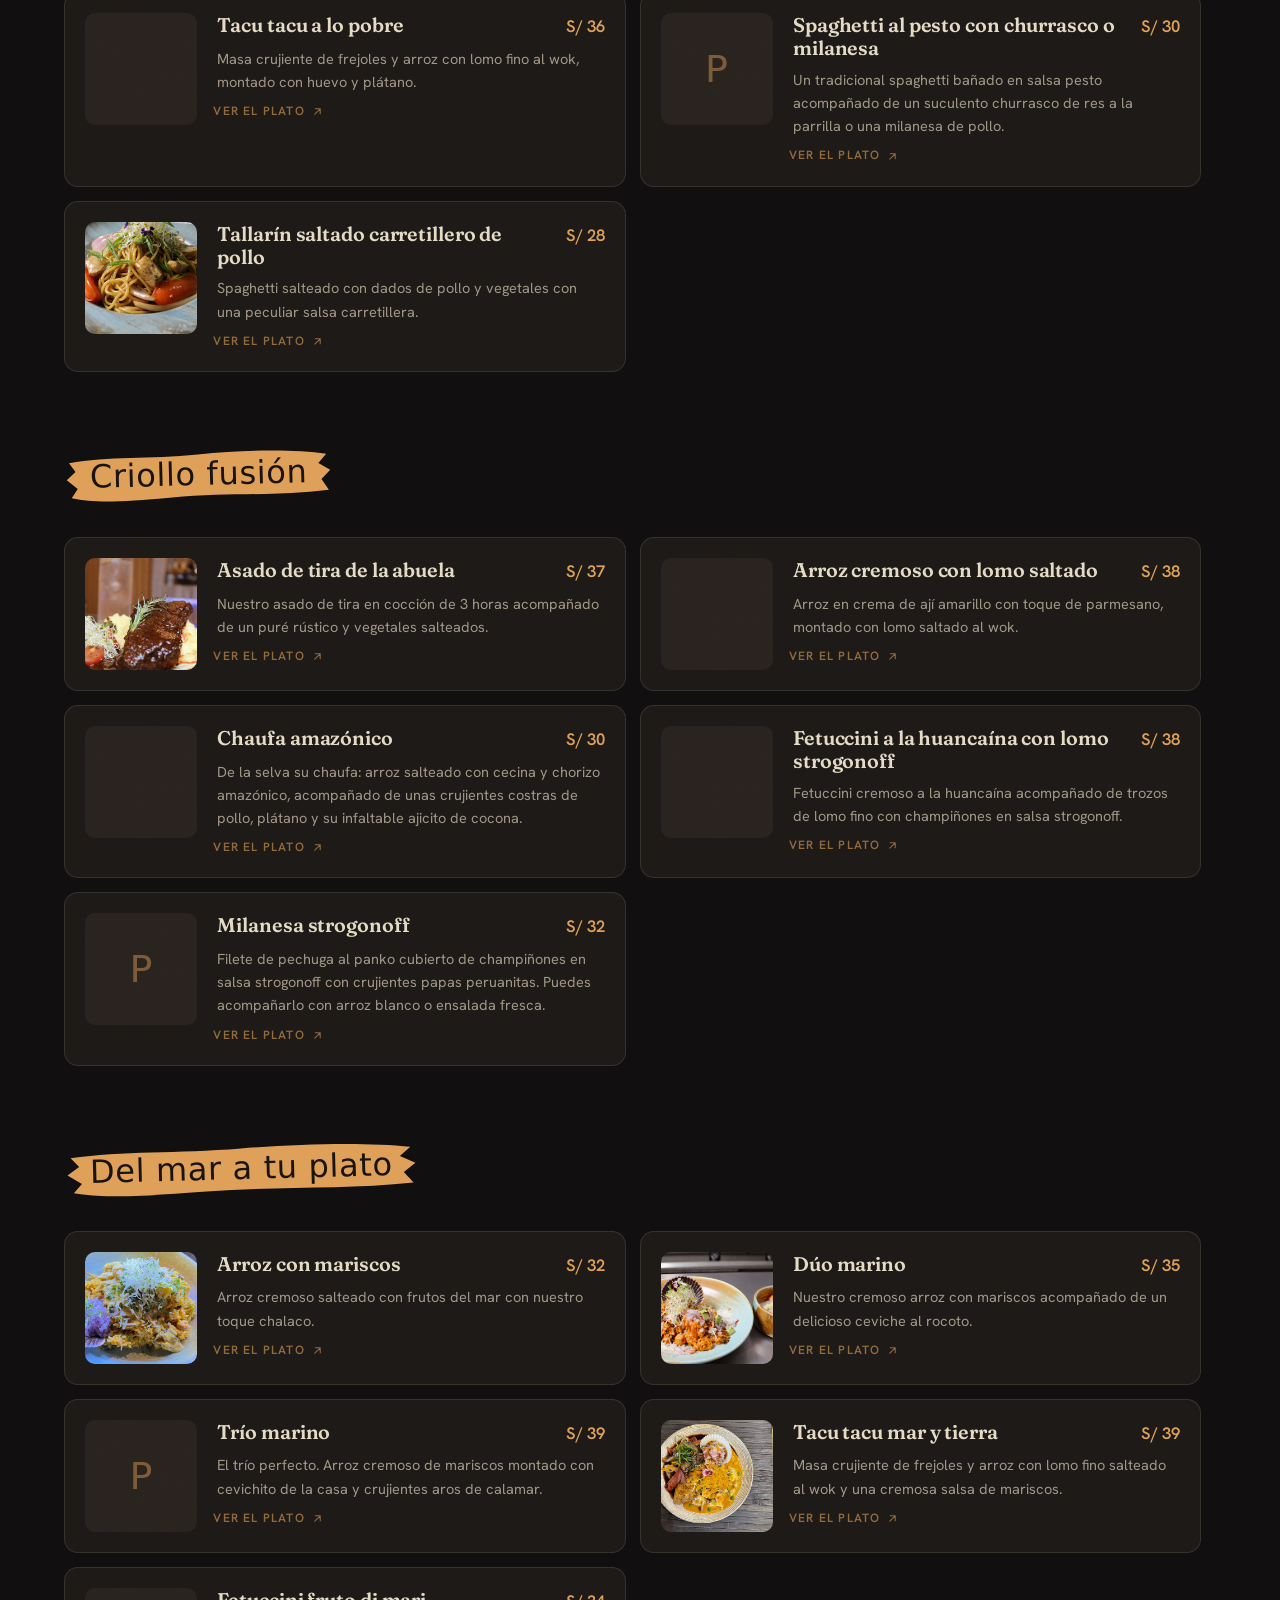
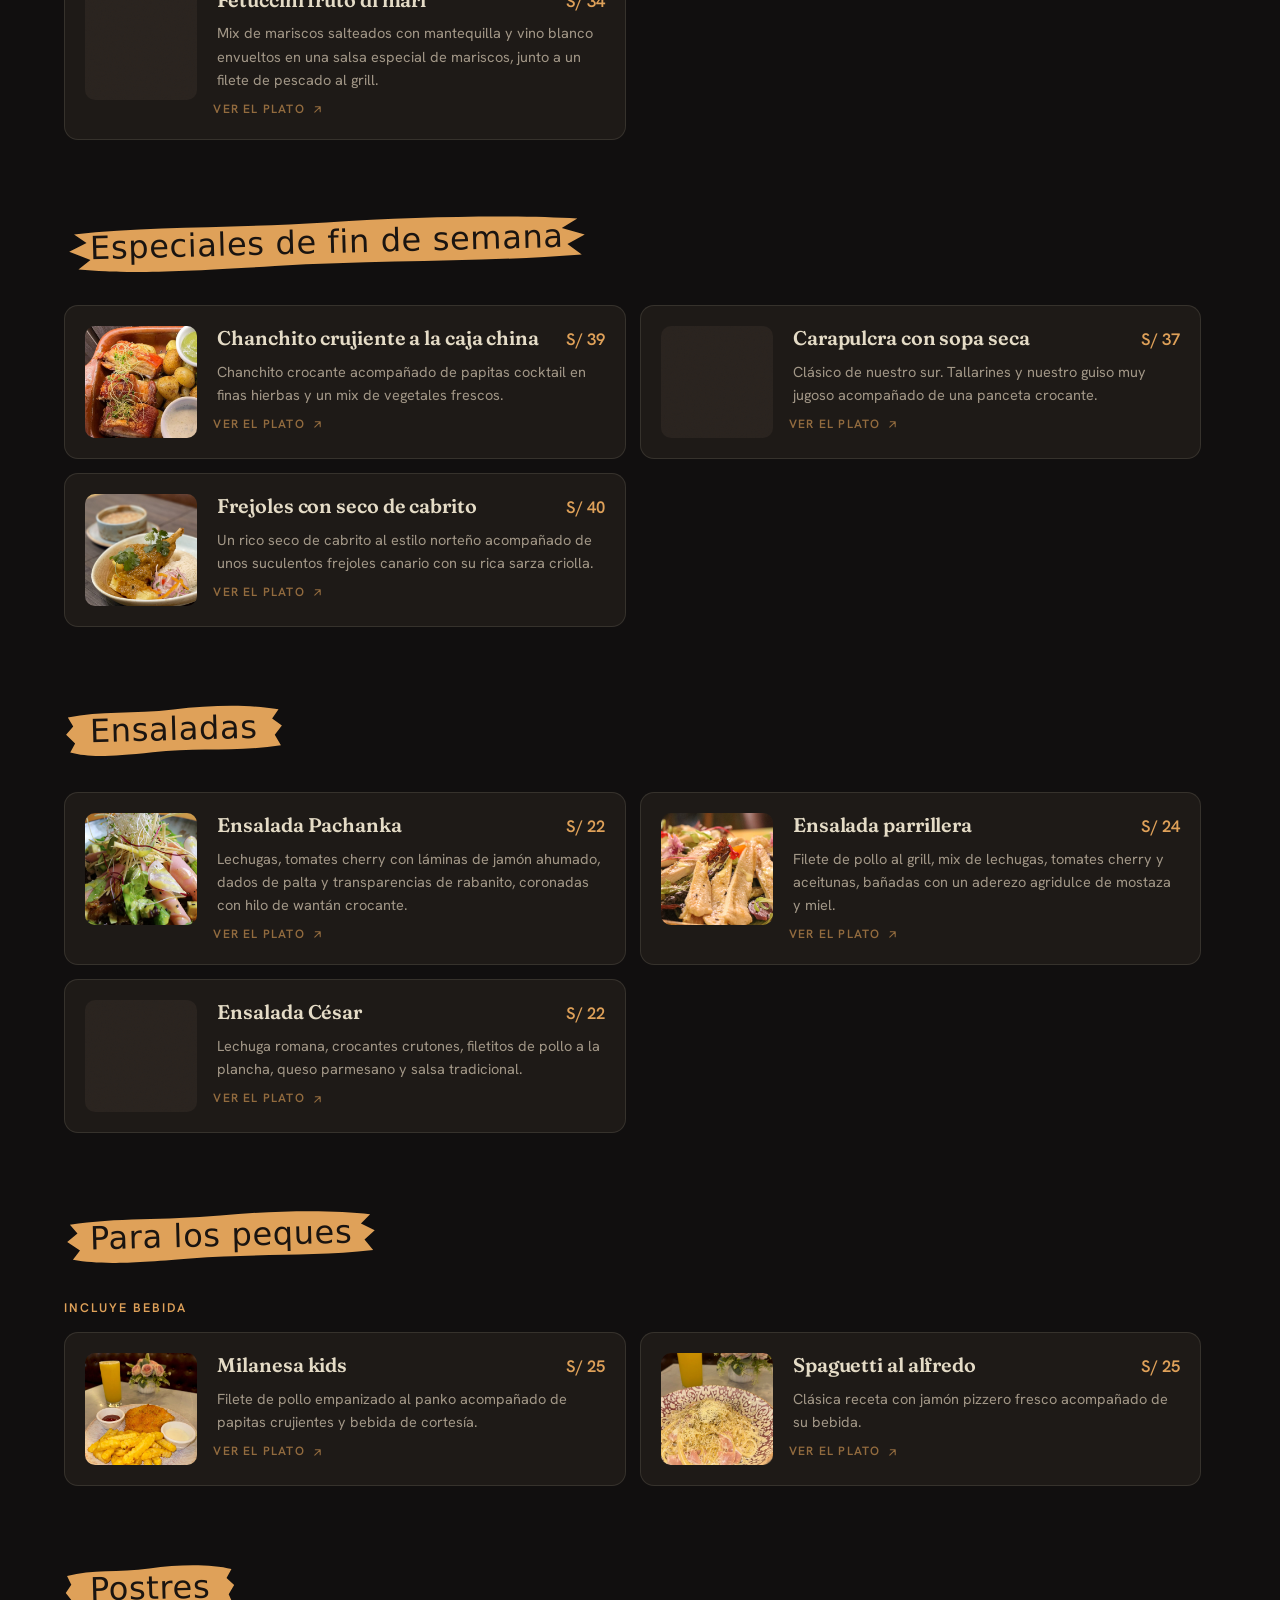
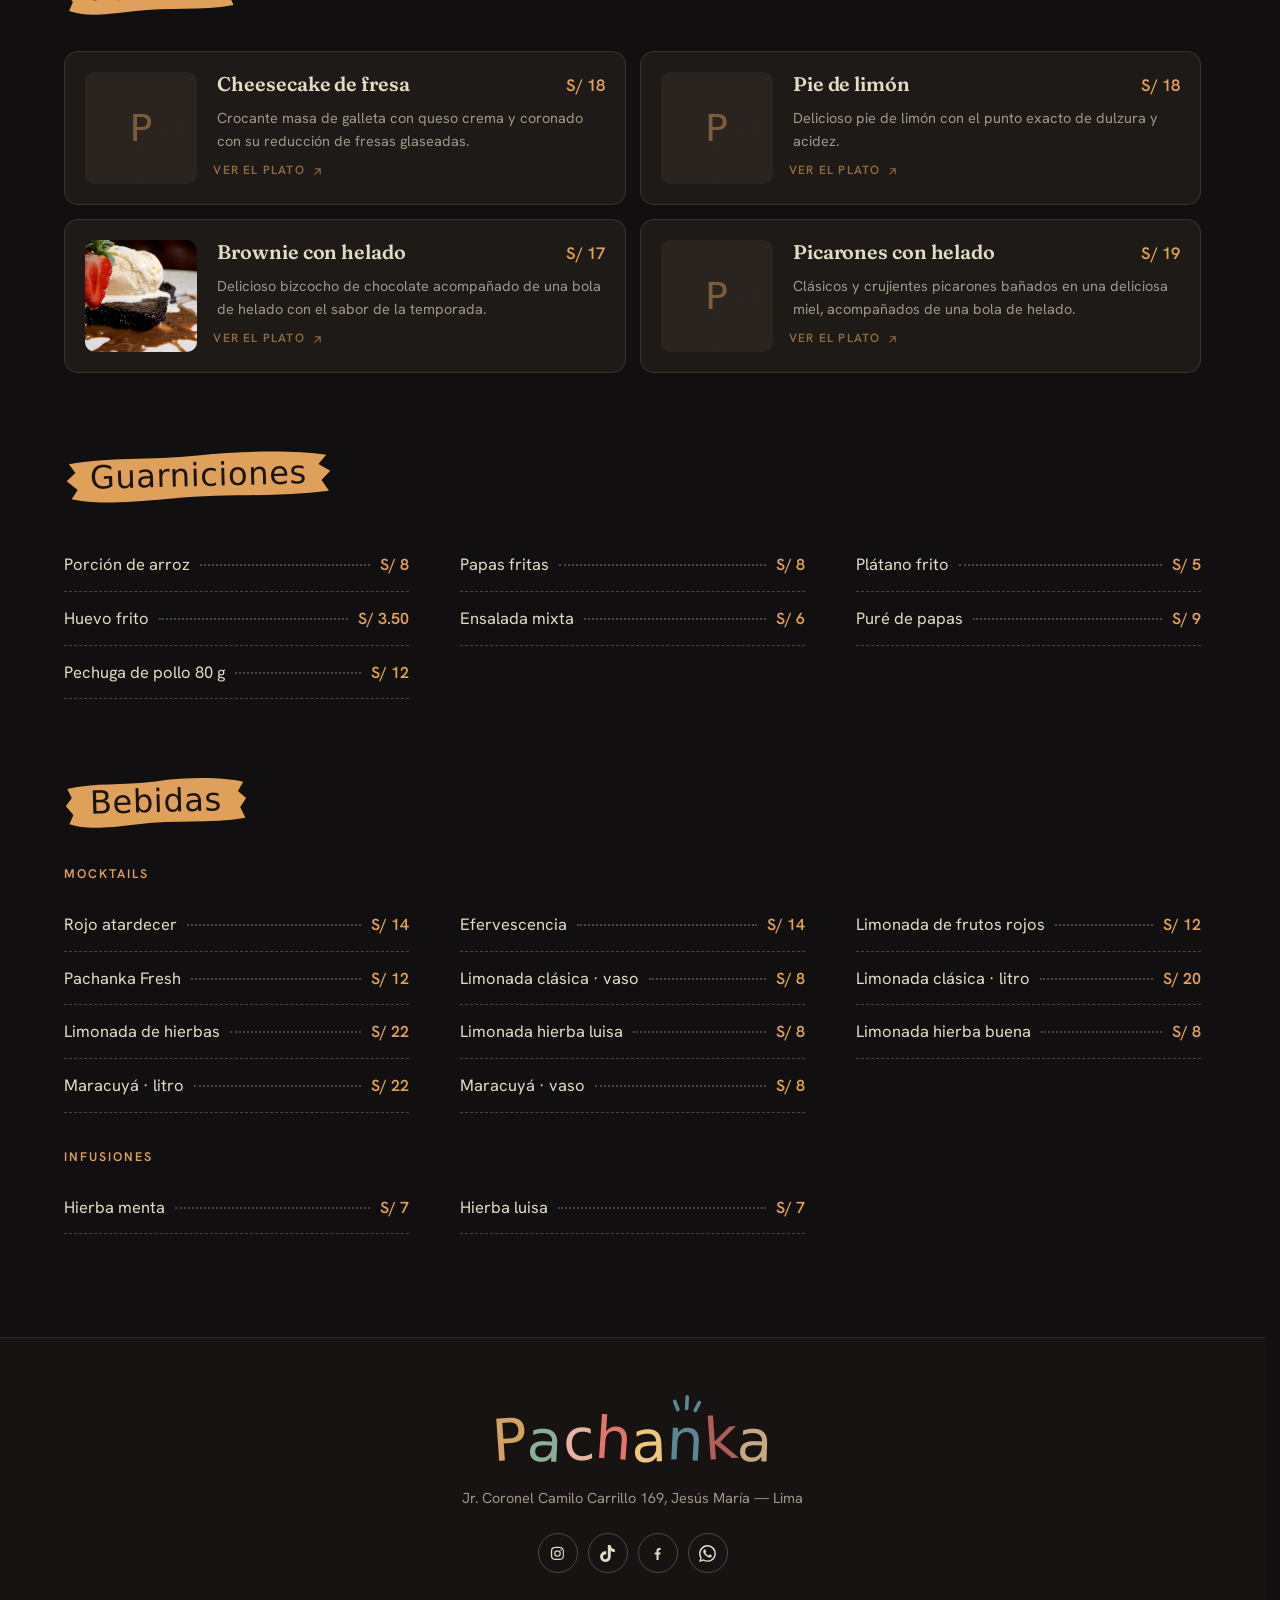
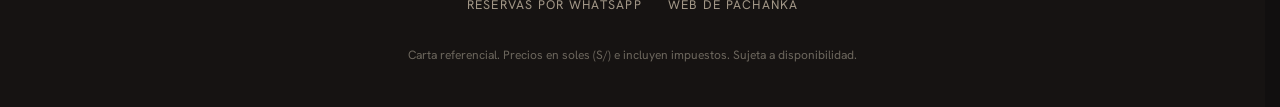
==== commit f16e27b8: "Ordena el repo: contenido, estilos por seccion y modulos de JavaScript Misma estructura que pachanka" ====
--- a/index.html
+++ b/index.html
@@ -36,7 +36,18 @@
 <link href="https://fonts.googleapis.com/css2?family=Chewy&family=Fraunces:opsz,wght,SOFT@9..144,300..700,0..100&family=Hanken+Grotesk:wght@300;400;500;600;700&display=swap" rel="stylesheet">
 
 <script>document.documentElement.classList.add('js');if('scrollRestoration' in history)history.scrollRestoration='manual';</script>
-<link rel="stylesheet" href="css/styles.css?v=4">
+<!-- Estilos: un archivo por sección, en orden. Si dos reglas chocan, gana la del número mayor.
+     Mapa completo en docs/ESTRUCTURA.md -->
+<link rel="stylesheet" href="css/01-base.css?v=5">
+<link rel="stylesheet" href="css/02-marca-y-botones.css?v=5">
+<link rel="stylesheet" href="css/03-cabecera-y-categorias.css?v=5">
+<link rel="stylesheet" href="css/04-portada-y-buscador.css?v=5">
+<link rel="stylesheet" href="css/05-carta.css?v=5">
+<link rel="stylesheet" href="css/06-cartilla.css?v=5">
+<link rel="stylesheet" href="css/07-pie.css?v=5">
+<link rel="stylesheet" href="css/08-celular-y-tablet.css?v=5">
+<link rel="stylesheet" href="css/09-tema-claro.css?v=5">
+<link rel="stylesheet" href="css/10-movimiento-reducido.css?v=5">
 </head>
 <body>
 
@@ -129,9 +140,11 @@
   </div>
 </div>
 
-<script src="js/wordmark.js"></script>
-<script src="js/menu-data.js?v=2"></script>
-<script src="js/i18n.js?v=2"></script>
-<script src="js/app.js?v=4"></script>
+<!-- Primero el contenido (lo que dice la carta), después el programa que la pinta -->
+<script src="contenido/carta.js?v=5"></script>
+<script src="contenido/textos-es.js?v=5"></script>
+<script src="contenido/textos-en.js?v=5"></script>
+<script src="contenido/textos-fr.js?v=5"></script>
+<script type="module" src="js/main.js?v=5"></script>
 </body>
 </html>
--- a/css/01-base.css
+++ b/css/01-base.css
@@ -0,0 +1,60 @@
+/* =========================================================
+   01 · BASE
+   Variables de color y tipografia (:root), reset y ayudas de accesibilidad.
+   Mismo sistema de diseno que la landing (design-dna/pachanka.json): fondo carbon,
+   texto crema, titulares Fraunces, dorado para titulos y precios, naranja solo en
+   bordes y flechas, y las ocho letras del logo como acentos.
+   Todo el movimiento ocurre en transform y opacity. Sin backdrop-filter: el
+   desenfoque se rehacia en cada cuadro de scroll y trababa equipos sin
+   aceleracion grafica; en su lugar van fondos casi opacos, que se ven igual.
+   Los numeros marcan el orden de carga: si dos reglas chocan, gana la del numero mayor.
+   ========================================================= */
+:root{
+  color-scheme:dark;
+
+  --bg:#110f0f;        /* fondo de página */
+  --bg-2:#161312;      /* superficies alternas */
+  --bronze:#83643e;    /* anillos finos y separadores */
+  --cream:#e4dbc6;     /* texto principal */
+  --muted:#a29787;     /* texto secundario */
+  --gold:#dfa159;      /* titulares, CTA, precios */
+  --gold-2:#ebb877;    /* hover del dorado */
+  --orange:#bd6118;    /* bordes, flechas y subrayados (no en texto pequeño) */
+  --card:#1E1A17;      /* carbón de la carta de piqueos */
+  --elev:#2A2420;
+
+  /* Letras del logo */
+  --ochre:#D4A25F; --sage:#8BAE98; --blush:#E6B3A2; --coral:#E0766B;
+  --butter:#EDC77F; --teal:#5B8793; --brick:#B05E5A; --sand:#C6A882;
+
+  /* Tema: oscuro por defecto; de día html[data-theme="light"] cambia estos valores (ver TEMA CLARO) */
+  --text-rgb:228,219,198;          /* texto principal en rgb, para transparencias */
+  --line:rgba(var(--text-rgb),.12);
+  --line-2:rgba(var(--text-rgb),.26);
+  --on-gold:#1a1410;               /* texto sobre el dorado: siempre oscuro */
+  --gold-ink:var(--gold);          /* dorado usado como texto o línea fina */
+  --shade-rgb:17,15,15;
+
+  --f-serif:'Fraunces',Georgia,'Times New Roman',serif;
+  --f-sans:'Hanken Grotesk','Helvetica Neue',Arial,sans-serif;
+  --f-mark:'Chewy','Comic Sans MS',system-ui,sans-serif;
+
+  --ease-out:cubic-bezier(.23,1,.32,1);
+  --ease-io:cubic-bezier(.77,0,.175,1);
+  --side:clamp(18px,5vw,64px);
+  --hdr-h:128px;
+}
+
+*,*::before,*::after{box-sizing:border-box}
+/* scrollbar-gutter: al abrir un plato el body pasa a overflow:hidden; sin el espacio reservado, la barra
+   desaparecía, la página ganaba ancho y se volvía a maquetar entera justo al empezar la animación */
+html{-webkit-text-size-adjust:100%;scroll-behavior:smooth;scrollbar-gutter:stable;background:var(--bg)}
+body{margin:0;background:var(--bg);color:var(--cream);
+  font-family:var(--f-sans);font-size:16px;line-height:1.6;-webkit-font-smoothing:antialiased;overflow-x:hidden}
+img{max-width:100%;display:block}
+a{color:inherit;text-decoration:none}
+button{font:inherit;color:inherit;background:none;border:0;cursor:pointer;padding:0}
+::selection{background:var(--gold);color:var(--on-gold)}
+:focus-visible{outline:2px solid var(--gold-ink);outline-offset:3px;border-radius:4px}
+.skip{position:absolute;left:-9999px;top:10px;z-index:400;background:var(--gold);color:var(--on-gold);padding:10px 18px;border-radius:999px;font-weight:600}
+.skip:focus{left:16px}
--- a/css/02-marca-y-botones.css
+++ b/css/02-marca-y-botones.css
@@ -0,0 +1,35 @@
+/* =========================================================
+   02 · MARCA Y BOTONES
+   Piezas que se repiten en toda la pagina: el logotipo de las ocho letras,
+   el boton pildora, la etiqueta en pincelada y los puntos de color.
+   ========================================================= */
+/* Logotipo */
+.wm{font-family:var(--f-mark);display:inline-flex;align-items:flex-end;line-height:.9;white-space:nowrap;user-select:none}
+.wm > span{display:inline-block;position:relative;color:var(--c);transform:translateY(var(--y,0)) rotate(var(--r,0deg))}
+.wm .spark{position:absolute;left:50%;top:-.34em;width:.5em;transform:translateX(-50%);color:var(--teal)}
+
+/* Botón píldora (los mismos de la landing) */
+.pill{display:inline-flex;align-items:center;justify-content:center;height:46px;padding:0 26px;border-radius:999px;
+  background:transparent;color:var(--cream);border:1px solid var(--line-2);font-size:14.5px;font-weight:500;letter-spacing:.01em;white-space:nowrap;
+  transition:background-color .25s ease,color .25s ease,border-color .25s ease,transform .16s var(--ease-out)}
+.pill:hover{border-color:var(--gold-ink);color:var(--gold-ink)}
+.pill:active{transform:scale(.97)}
+/* Principal: píldora ámbar de dorado a naranja con texto carbón */
+.pill--accent{position:relative;isolation:isolate;background:linear-gradient(120deg,var(--gold) 0%,#d58a44 55%,var(--orange) 100%);
+  color:var(--on-gold);border:0;font-weight:600;padding:0 30px;box-shadow:0 8px 24px rgba(189,97,24,.28);transition:transform .16s var(--ease-out)}
+.pill--accent::after{content:"";position:absolute;inset:0;z-index:-1;border-radius:inherit;background:rgba(255,246,230,.1);
+  box-shadow:0 10px 30px rgba(189,97,24,.22);opacity:0;transition:opacity .25s ease;pointer-events:none}
+.pill--accent:hover{color:var(--on-gold)}
+.pill--accent:hover::after{opacity:1}
+/* Cabecera: píldora oscura con borde dorado */
+.pill--hdr{height:40px;padding:0 22px;font-size:13.5px;background:rgba(var(--shade-rgb),.35);border-color:rgba(223,161,89,.6);color:var(--gold-ink)}
+.pill--hdr:hover{background:var(--gold);border-color:var(--gold);color:var(--on-gold)}
+
+/* Etiqueta en pincelada de la carta impresa, en el dorado de la landing */
+.brush{display:inline-block;margin:0;padding:8px 26px 11px;font-family:var(--f-mark);font-weight:400;
+  font-size:clamp(22px,2.6vw,32px);line-height:1.1;letter-spacing:.02em;color:var(--on-gold);transform:rotate(-1.5deg);
+  background:url("data:image/svg+xml,%3Csvg xmlns='http://www.w3.org/2000/svg' viewBox='0 0 300 60' preserveAspectRatio='none'%3E%3Cpath d='M6 12 C50 5 96 10 150 6 S258 3 293 9 L284 19 L297 27 L287 37 L295 49 C236 55 182 49 120 53 S34 57 8 51 L15 41 L3 31 L13 22 Z' fill='%23DFA159'/%3E%3C/svg%3E") center/100% 100% no-repeat}
+
+/* Puntos con los colores del logo (como en la portada de la landing) */
+.dots{display:inline-flex;gap:5px}
+.dots i{width:7px;height:7px;border-radius:50%;background:var(--c)}
--- a/css/03-cabecera-y-categorias.css
+++ b/css/03-cabecera-y-categorias.css
@@ -0,0 +1,27 @@
+/* =========================================================
+   03 · CABECERA Y BARRA DE CATEGORIAS
+   Cabecera pegajosa con el logo, el selector ES / EN / FR y el enlace a la web,
+   y debajo la barra de categorias que sigue la seccion que se esta leyendo.
+   ========================================================= */
+/* Opaca: sin desenfoque, la transparencia solo dejaba ver un fantasma del texto que pasa por debajo */
+.hdr{position:sticky;top:0;z-index:100;background:var(--bg);border-bottom:1px solid var(--line)}
+.hdr-row{display:flex;align-items:center;justify-content:space-between;gap:16px;height:68px;padding:0 var(--side)}
+.hdr-logo .wm{font-size:30px}
+.hdr-right{display:flex;align-items:center;gap:12px}
+.pill .narrow{display:none}
+.lang{display:inline-flex;align-items:center;height:36px;padding:0 3px;border:1px solid var(--line-2);border-radius:999px;
+  font-size:12px;font-weight:600;letter-spacing:.08em;color:var(--cream);transition:border-color .2s ease}
+.lang:hover{border-color:var(--cream)}
+.lang button{font-size:12px;font-weight:600;letter-spacing:.08em;color:inherit;padding:6px 9px;border-radius:999px;opacity:.62;transition:background-color .25s ease,color .25s ease,opacity .25s ease}
+.lang button:hover{opacity:1}
+html[lang="es"] .lang [data-l="es"],html[lang="en"] .lang [data-l="en"],html[lang="fr"] .lang [data-l="fr"]{background:var(--cream);color:var(--bg);opacity:1}
+
+.tabs{display:flex;gap:2px;overflow-x:auto;padding:0 var(--side);border-top:1px solid rgba(var(--text-rgb),.06);scrollbar-width:none;-webkit-overflow-scrolling:touch}
+.tabs::-webkit-scrollbar{display:none}
+.tab{position:relative;flex:0 0 auto;padding:16px 14px;font-size:12.5px;font-weight:600;letter-spacing:.08em;
+  text-transform:uppercase;color:var(--muted);white-space:nowrap;transition:color .2s ease}
+.tab::after{content:"";position:absolute;left:14px;right:14px;bottom:0;height:3px;border-radius:3px 3px 0 0;background:var(--gold);
+  transform:scaleX(0);transform-origin:left;transition:transform .35s var(--ease-out)}
+.tab:hover{color:var(--cream)}
+.tab.is-on{color:var(--cream)}
+.tab.is-on::after{transform:scaleX(1)}
--- a/css/04-portada-y-buscador.css
+++ b/css/04-portada-y-buscador.css
@@ -0,0 +1,31 @@
+/* =========================================================
+   04 · PORTADA Y BUSCADOR
+   Lo primero que se ve: el nombre, el titular que sube por lineas y el buscador.
+   ========================================================= */
+.cover{padding:clamp(48px,8vw,96px) var(--side) clamp(30px,4vw,44px);border-bottom:1px solid var(--line)}
+.cover-in{max-width:960px}
+.cover-wm{font-size:clamp(46px,7vw,86px)}
+.cover-sub{display:flex;flex-wrap:wrap;align-items:center;gap:6px 16px;margin:16px 0 clamp(20px,3.4vw,32px);
+  font-size:12px;font-weight:600;letter-spacing:.2em;text-transform:uppercase;color:var(--gold-ink)}
+.cover-title{margin:0;font-family:var(--f-serif);font-variation-settings:"SOFT" 50;font-size:clamp(46px,6vw,92px);font-weight:600;
+  line-height:1.02;letter-spacing:-.02em;color:var(--cream)}
+.cover-title .hl{color:var(--gold-ink)}
+.mask{display:block;overflow:hidden;padding-bottom:.08em;margin-bottom:-.08em}
+.mask > span{display:block}
+.js .mask > span{transform:translate3d(0,108%,0)}
+.ready .mask > span{transform:none;transition:transform 1.1s var(--ease-out)}
+.ready .mask:nth-child(2) > span{transition-delay:.1s}
+.cover-lede{margin:24px 0 0;max-width:46ch;font-size:clamp(15.5px,1.15vw,17.5px);line-height:1.65;color:var(--muted)}
+
+.cover-tools{display:flex;flex-wrap:wrap;align-items:center;gap:14px 26px;margin-top:clamp(28px,4vw,44px)}
+.search{position:relative;display:flex;align-items:center;gap:10px;flex:1 1 320px;max-width:440px;
+  height:50px;padding:0 14px 0 18px;border:1px solid var(--line-2);border-radius:999px;
+  background:rgba(var(--text-rgb),.04);transition:border-color .2s ease,background-color .2s ease}
+.search:focus-within{border-color:var(--gold);background:rgba(var(--text-rgb),.07)}
+.search svg{width:19px;height:19px;flex:0 0 auto;fill:none;stroke:var(--muted);stroke-width:1.8;stroke-linecap:round}
+.search input{flex:1;min-width:0;height:100%;border:0;background:none;color:var(--cream);font-size:15.5px;outline:none}
+.search input::placeholder{color:rgba(var(--text-rgb),.42)}
+.search input::-webkit-search-cancel-button{display:none}
+.search-x{width:30px;height:30px;border-radius:50%;font-size:22px;line-height:1;color:var(--muted)}
+.search-x:hover{color:var(--cream);background:rgba(var(--text-rgb),.1)}
+.cover-note{margin:0;font-size:12.5px;color:var(--muted)}
--- a/css/05-carta.css
+++ b/css/05-carta.css
@@ -0,0 +1,54 @@
+/* =========================================================
+   05 · CARTA
+   Las categorias, las fichas de plato y las listas simples (guarniciones y bebidas),
+   mas el revelado de las fichas al hacer scroll.
+   ========================================================= */
+.carta{padding:0 var(--side) clamp(60px,8vw,110px)}
+.cat{padding:clamp(46px,6vw,80px) 0 0;scroll-margin-top:calc(var(--hdr-h) + 16px)}
+.cat-head{margin:0 0 clamp(22px,3vw,34px)}
+.grp{margin:34px 0 14px;font-size:12.5px;font-weight:600;letter-spacing:.16em;text-transform:uppercase;color:var(--gold-ink)}
+
+/* Fichas de plato: tarjeta carbón como las de la landing; el nombre y la descripción mandan */
+.dishes{display:grid;grid-template-columns:repeat(auto-fill,minmax(min(100%,430px),1fr));gap:14px}
+.dish{position:relative;display:grid;grid-template-columns:auto 1fr;gap:clamp(14px,1.6vw,22px);width:100%;
+  padding:clamp(14px,1.6vw,20px);text-align:left;border:1px solid var(--line);border-radius:14px;
+  background:var(--card);transition:border-color .25s ease,background-color .25s ease,transform .3s var(--ease-out)}
+@media (hover:hover) and (pointer:fine){
+  .dish:hover{background:var(--elev);border-color:rgba(223,161,89,.42);transform:translateY(-3px)}
+  .dish:hover .dish-name{color:var(--gold-ink)}
+  .dish:hover .dish-thumb img{transform:scale(1.07)}
+  .dish:hover .dish-more{opacity:1;transform:none}
+}
+.dish:active{transform:scale(.99)}
+
+.dish-thumb{position:relative;width:clamp(86px,9vw,112px);aspect-ratio:1;border-radius:10px;overflow:hidden;
+  background:var(--elev) url("../assets/img/grain.png");display:grid;place-items:center;flex:0 0 auto}
+.dish-thumb img{position:absolute;inset:0;width:100%;height:100%;object-fit:cover;opacity:0;transition:transform .7s var(--ease-out),opacity .45s ease}
+.dish-thumb.has-photo img{opacity:1}
+.dish-thumb.has-photo .ph-mark{display:none}
+.ph-mark{font-family:var(--f-mark);font-size:clamp(28px,3vw,38px);line-height:1;color:rgba(223,161,89,.45)}
+
+.dish-main{display:flex;flex-direction:column;gap:7px;min-width:0}
+.dish-head{display:flex;align-items:baseline;justify-content:space-between;gap:14px}
+.dish-name{font-family:var(--f-serif);font-variation-settings:"SOFT" 50;font-size:clamp(19px,1.55vw,23px);font-weight:600;
+  line-height:1.18;letter-spacing:-.005em;color:var(--cream);transition:color .2s ease}
+.dish-price{flex:0 0 auto;font-size:clamp(16px,1.3vw,19px);font-weight:600;color:var(--gold-ink);font-variant-numeric:tabular-nums}
+.dish-desc{margin:0;font-size:clamp(14.5px,1.05vw,16px);line-height:1.6;color:var(--muted)}
+.dish-more{display:inline-flex;align-items:center;gap:6px;margin-top:2px;font-size:12px;font-weight:600;
+  letter-spacing:.1em;text-transform:uppercase;color:var(--gold-ink);opacity:.6;transform:translateX(-4px);
+  transition:opacity .25s ease,transform .25s var(--ease-out)}
+.dish-more svg{width:13px;height:13px;fill:none;stroke:currentColor;stroke-width:2;stroke-linecap:round;stroke-linejoin:round}
+
+/* Listas simples: guarniciones, bebidas (como la carta de la landing) */
+.rows{list-style:none;margin:0;padding:0;display:grid;grid-template-columns:repeat(auto-fill,minmax(min(100%,340px),1fr));gap:0 clamp(24px,4vw,64px)}
+.row{display:flex;align-items:baseline;gap:10px;padding:13px 0;border-bottom:1px dashed var(--line-2)}
+.row-name{font-size:16.5px;color:var(--cream)}
+.row-dots{flex:1;min-width:14px;border-bottom:2px dotted var(--line-2);transform:translateY(-4px)}
+.row-price{font-weight:600;color:var(--gold-ink);font-variant-numeric:tabular-nums}
+
+.empty{margin:0;padding:0 var(--side) 90px;font-size:16px;color:var(--muted)}
+
+/* Revelado al hacer scroll */
+.js .rv{opacity:0;transform:translate3d(0,22px,0);transition:opacity .7s var(--ease-out),transform .8s var(--ease-out);
+  transition-delay:calc(var(--i,0) * 55ms)}
+.js .rv.is-in{opacity:1;transform:none}
--- a/css/06-cartilla.css
+++ b/css/06-cartilla.css
@@ -0,0 +1,59 @@
+/* =========================================================
+   06 · CARTILLA DEL PLATO
+   Se sobrepone a la carta, oscurece el fondo y la foto entra dando una vuelta.
+   Mismo lenguaje que la ficha de video de la landing.
+   ========================================================= */
+.sheet{position:fixed;inset:0;z-index:200;display:grid;place-items:center;padding:clamp(12px,3vw,34px)}
+.sheet[hidden]{display:none}
+.sheet-bg{position:absolute;inset:0;background:rgba(10,8,8,.9);opacity:0;transition:opacity .38s ease}
+.sheet.open .sheet-bg{opacity:1}
+
+.sheet-card{position:relative;z-index:1;width:min(860px,100%);max-height:calc(100dvh - 2 * clamp(12px,3vw,34px));
+  overflow-y:auto;overscroll-behavior:contain;border-radius:22px;background:var(--card) url("../assets/img/grain.png");
+  /* Sin box-shadow: sobre el fondo oscurecido al 90 % no se veía (oscurecía 2 niveles de 255) y su
+     desenfoque de 90 px le costaba a la GPU unos 23 ms en la primera apertura. El borde ya separa la ficha */
+  color:var(--cream);border:1px solid var(--line);
+  opacity:0;transform:translate3d(0,26px,0) scale(.97);transition:opacity .4s ease,transform .5s var(--ease-out)}
+.sheet.open .sheet-card{opacity:1;transform:none}
+.sheet-x{position:absolute;top:12px;right:14px;z-index:3;width:46px;height:46px;border-radius:50%;
+  font-size:32px;line-height:1;font-weight:300;color:var(--cream);background:rgba(var(--shade-rgb),.72);
+  transition:background-color .2s ease,transform .25s var(--ease-out)}
+.sheet-x:hover{background:var(--orange);transform:rotate(90deg)}
+
+/* La vuelta de la foto: primero el reverso con el logo, luego el plato */
+.flip{perspective:1600px}
+.flip-in{position:relative;transform-style:preserve-3d}
+.flip.spin .flip-in{animation:turn .95s cubic-bezier(.26,.86,.3,1) both}
+@keyframes turn{
+  from{transform:rotateY(180deg) scale(.86)}
+  60%{transform:rotateY(18deg) scale(.99)}
+  to{transform:none}
+}
+.face{backface-visibility:hidden;-webkit-backface-visibility:hidden;border-radius:22px 22px 0 0;overflow:hidden}
+.face--front{position:relative;margin:0;height:min(54vh,470px);background:var(--elev) url("../assets/img/grain.png");display:grid;place-items:center}
+.face--front img{display:none;position:absolute;inset:0;width:100%;height:100%;object-fit:cover}
+.face--front.has-photo img{display:block}
+.face--front.has-photo .ph{display:none}
+.face--back{position:absolute;inset:0;transform:rotateY(180deg);display:grid;place-items:center;
+  background:var(--bg) url("../assets/img/grain.png")}
+.face--back .wm{font-size:clamp(34px,5vw,56px);opacity:.9}
+.ph{display:flex;flex-direction:column;align-items:center;gap:10px;color:var(--muted)}
+.ph .ph-mark{font-size:clamp(52px,7vw,84px);color:rgba(223,161,89,.42)}
+.ph-text{font-size:12px;letter-spacing:.18em;text-transform:uppercase}
+
+.sheet-body{padding:clamp(22px,3.4vw,38px) clamp(20px,3.4vw,44px) clamp(24px,3.4vw,36px)}
+.sheet-cat{margin:0 0 10px;font-size:11.5px;font-weight:600;letter-spacing:.2em;text-transform:uppercase;color:var(--gold-ink)}
+.sheet-name{margin:0;font-family:var(--f-serif);font-variation-settings:"SOFT" 50;font-size:clamp(28px,3.4vw,44px);font-weight:600;
+  line-height:1.08;letter-spacing:-.015em;color:var(--cream)}
+.sheet-desc{margin:16px 0 0;max-width:52ch;font-size:clamp(15.5px,1.3vw,17.5px);line-height:1.62;color:var(--muted)}
+.sheet-price{margin:22px 0 0;font-size:clamp(22px,2.2vw,28px);font-weight:600;color:var(--gold-ink);font-variant-numeric:tabular-nums}
+.sheet-nav{display:flex;align-items:center;gap:16px;margin-top:clamp(20px,3vw,30px);padding-top:18px;border-top:1px solid var(--line)}
+.sheet-count{font-size:12.5px;letter-spacing:.06em;color:var(--muted)}
+
+/* Flecha en círculo (la misma de la landing) */
+.round{width:46px;height:46px;flex:0 0 auto;border-radius:50%;border:1px solid var(--orange);display:grid;place-items:center;
+  transition:background-color .2s ease,border-color .2s ease,transform .16s var(--ease-out)}
+.round svg{width:18px;height:18px;fill:none;stroke:var(--gold-ink);stroke-width:1.8;stroke-linecap:round;stroke-linejoin:round;transition:stroke .2s ease}
+.round:hover{background:var(--orange)}
+.round:hover svg{stroke:var(--cream)}
+.round:active{transform:scale(.94)}
--- a/css/07-pie.css
+++ b/css/07-pie.css
@@ -0,0 +1,19 @@
+/* =========================================================
+   07 · PIE
+   Direccion, enlaces y redes.
+   ========================================================= */
+.ftr{padding:clamp(48px,6vw,80px) var(--side) 40px;border-top:1px solid var(--line);background:var(--bg-2);text-align:center}
+.ftr-wm{font-size:clamp(38px,4.6vw,58px)}
+.ftr-line{margin:18px 0 0;font-size:14.5px;color:var(--muted)}
+.ftr-links{display:flex;flex-wrap:wrap;justify-content:center;gap:10px 26px;margin-top:22px}
+.ftr-links a{font-size:12.5px;letter-spacing:.1em;text-transform:uppercase;color:var(--muted);transition:color .2s ease}
+.ftr-links a:hover{color:var(--gold-ink)}
+.ftr-fine{margin:30px 0 0;font-size:12px;line-height:1.8;color:rgba(var(--text-rgb),.42)}
+
+/* Redes en el pie */
+.social{display:flex;justify-content:center;gap:10px;margin-top:24px}
+.social a{width:40px;height:40px;border-radius:50%;border:1px solid var(--line-2);display:grid;place-items:center;line-height:0;
+  transition:background-color .2s ease,border-color .2s ease,transform .2s var(--ease-out)}
+.social svg{width:17px;height:17px;fill:var(--cream);transition:fill .2s ease}
+.social a:hover{background:var(--gold);border-color:var(--gold);transform:translateY(-2px)}
+.social a:hover svg{fill:var(--on-gold)}
--- a/css/08-celular-y-tablet.css
+++ b/css/08-celular-y-tablet.css
@@ -0,0 +1,29 @@
+/* =========================================================
+   08 · CELULAR Y TABLET
+   Ajustes por ancho de pantalla. Va despues de las secciones para poder pisarlas.
+   ========================================================= */
+@media (max-width:700px){
+  :root{--hdr-h:116px}
+  .hdr-row{height:60px}
+  .hdr-logo .wm{font-size:26px}
+  .hdr .pill{height:36px;padding:0 16px;font-size:13px}
+  .hdr .pill .wide{display:none}
+  .hdr .pill .narrow{display:inline}
+  .tab{padding:13px 11px;font-size:11.5px}
+  .dish{grid-template-columns:1fr;gap:14px}
+  .dish-thumb{width:100%;aspect-ratio:4/3;border-radius:10px}
+  .dish-head{flex-direction:column;align-items:flex-start;gap:4px}
+  .sheet{padding:0}
+  .sheet-card{width:100%;max-height:100dvh;height:100dvh;border-radius:0;border:0}
+  .face,.face--back{border-radius:0}
+}
+/* Con foto vertical, en pantalla ancha la cartilla va a dos columnas */
+@media (min-width:860px){
+  .sheet-card{display:grid;grid-template-columns:minmax(0,.92fr) minmax(0,1.08fr);align-items:stretch;width:min(1000px,100%)}
+  .flip{height:100%}
+  .flip-in{height:100%}
+  .face{border-radius:22px 0 0 22px}
+  .face--front{height:min(76vh,620px)}
+  .sheet-body{align-self:center;padding-right:clamp(26px,3.4vw,48px)}
+  .sheet-x{background:rgba(var(--shade-rgb),.55)}
+}
--- a/css/09-tema-claro.css
+++ b/css/09-tema-claro.css
@@ -0,0 +1,26 @@
+/* =========================================================
+   09 · TEMA CLARO (de dia, de 6 a.m. a 6 p.m. hora de Lima)
+   El <head> pone data-theme segun la hora de Lima y js/tema.js lo revisa cada minuto.
+   Los colores de la marca estan pensados para el carbon: sobre crema el dorado y las
+   letras pastel del logo se pierden (1.5 a 2:1). De dia van los mismos tonos, mas hondos:
+   dorado de relleno #c97718 (3:1 contra el fondo), dorado de texto #97561a (5:1).
+   ========================================================= */
+html[data-theme="light"]{
+  color-scheme:light;
+  --bg:#f5f0e7; --bg-2:#ece5d8; --card:#fffdf9; --elev:#e7dece;
+  --cream:#1f1b16;             /* el "texto principal": de día es tinta oscura */
+  --muted:#5e554a;
+  --text-rgb:31,27,22;
+  --gold:#c97718; --gold-2:#b5680f;
+  --gold-ink:#97561a;
+  --bronze:#b08550;
+  --shade-rgb:245,240,231;
+  /* Letras del logo: el mismo tono, más hondo para que no se laven sobre el crema */
+  --ochre:#b9853d; --sage:#5e8f72; --blush:#d27f68; --coral:#cf5a4d;
+  --butter:#c9952f; --teal:#3f7180; --brick:#9e4a46; --sand:#a8875c;
+}
+html[data-theme="light"] .pill--hdr{border-color:var(--gold-ink)}
+html[data-theme="light"] .brush{background-image:url("data:image/svg+xml,%3Csvg xmlns='http://www.w3.org/2000/svg' viewBox='0 0 300 60' preserveAspectRatio='none'%3E%3Cpath d='M6 12 C50 5 96 10 150 6 S258 3 293 9 L284 19 L297 27 L287 37 L295 49 C236 55 182 49 120 53 S34 57 8 51 L15 41 L3 31 L13 22 Z' fill='%23C97718'/%3E%3C/svg%3E")}
+/* Cambio de tema con la página abierta: un fundido corto de colores en lugar de un salto */
+html.theme-fade,html.theme-fade *,html.theme-fade *::before,html.theme-fade *::after{
+  transition:background-color .6s var(--ease-out),color .6s var(--ease-out),border-color .6s var(--ease-out),fill .6s var(--ease-out),stroke .6s var(--ease-out)!important}
--- a/css/10-movimiento-reducido.css
+++ b/css/10-movimiento-reducido.css
@@ -0,0 +1,10 @@
+/* =========================================================
+   10 · MOVIMIENTO REDUCIDO
+   Para quien pide menos animacion en su sistema. El ultimo archivo: pisa a todos.
+   ========================================================= */
+@media (prefers-reduced-motion:reduce){
+  html{scroll-behavior:auto}
+  *,*::before,*::after{animation:none!important;transition:none!important}
+  .js .rv,.js .mask > span{opacity:1!important;transform:none!important}
+  .sheet-bg,.sheet-card{opacity:1!important;transform:none!important}
+}
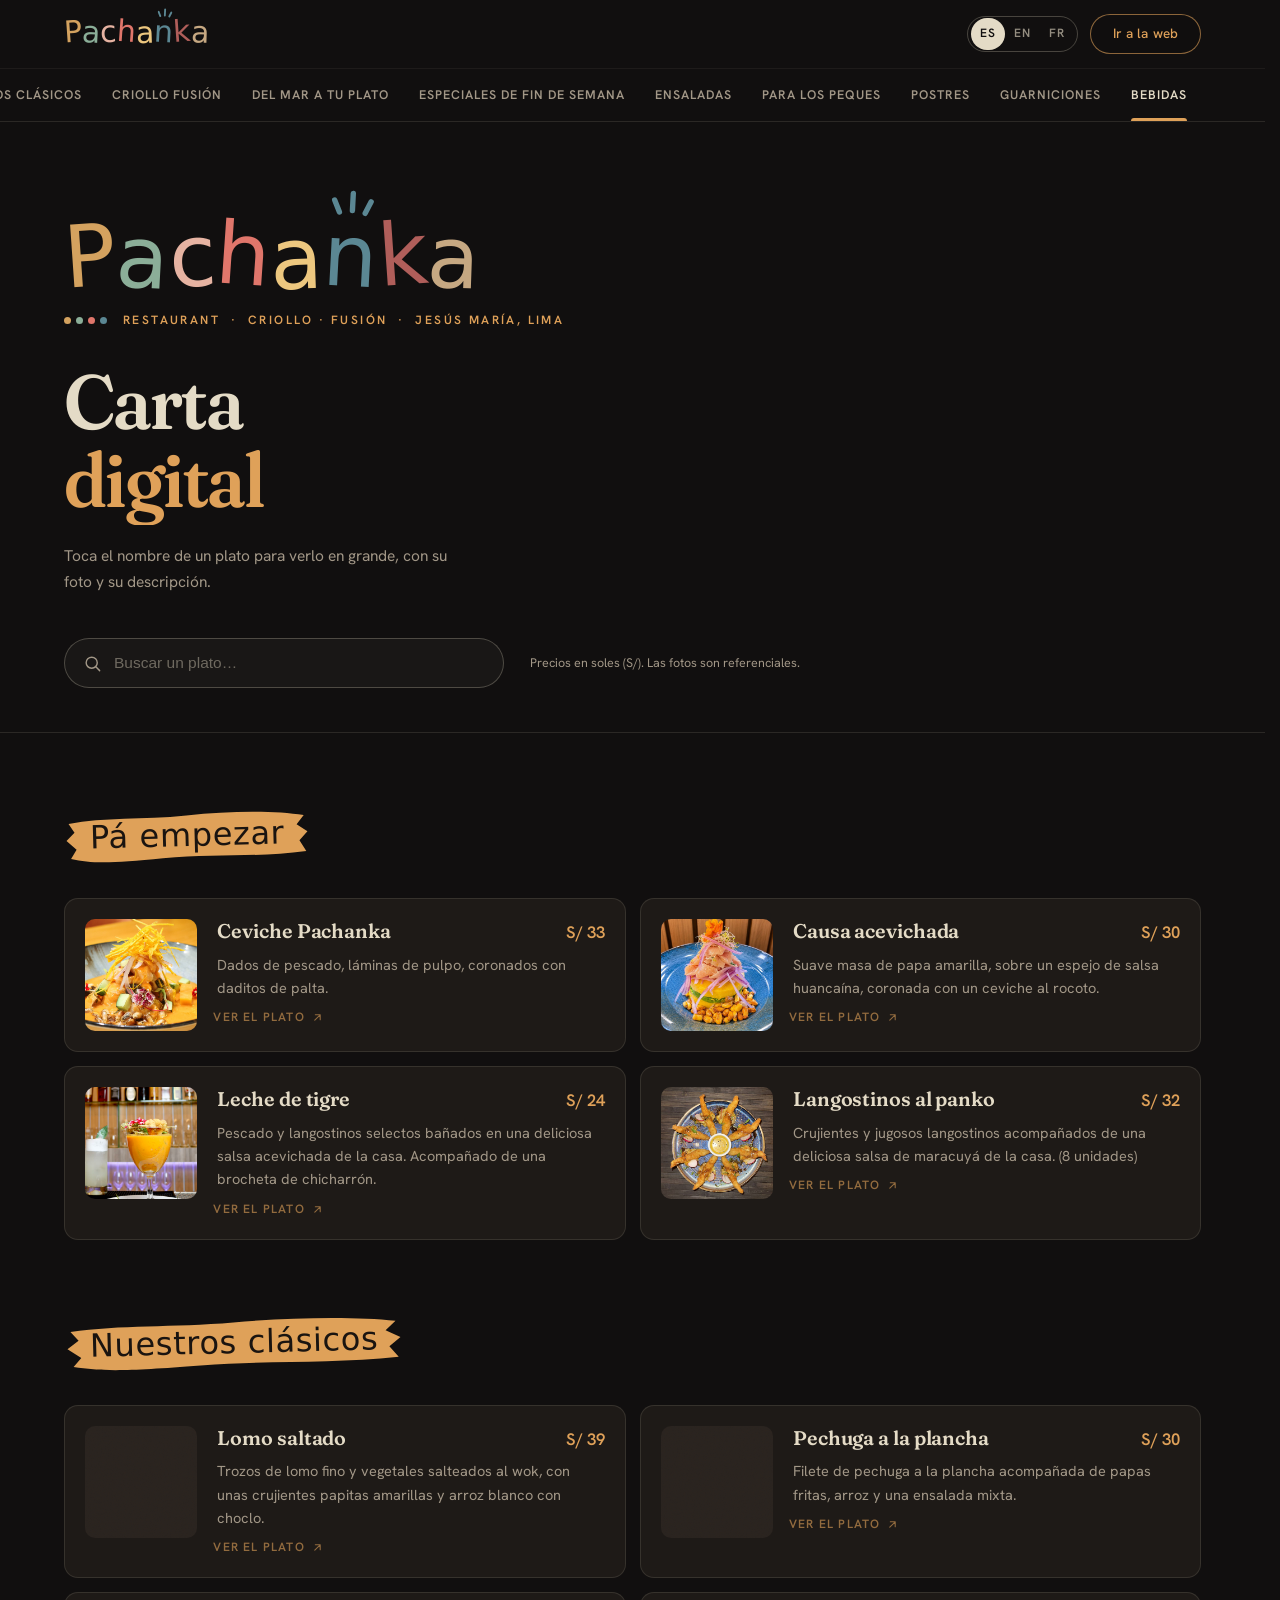
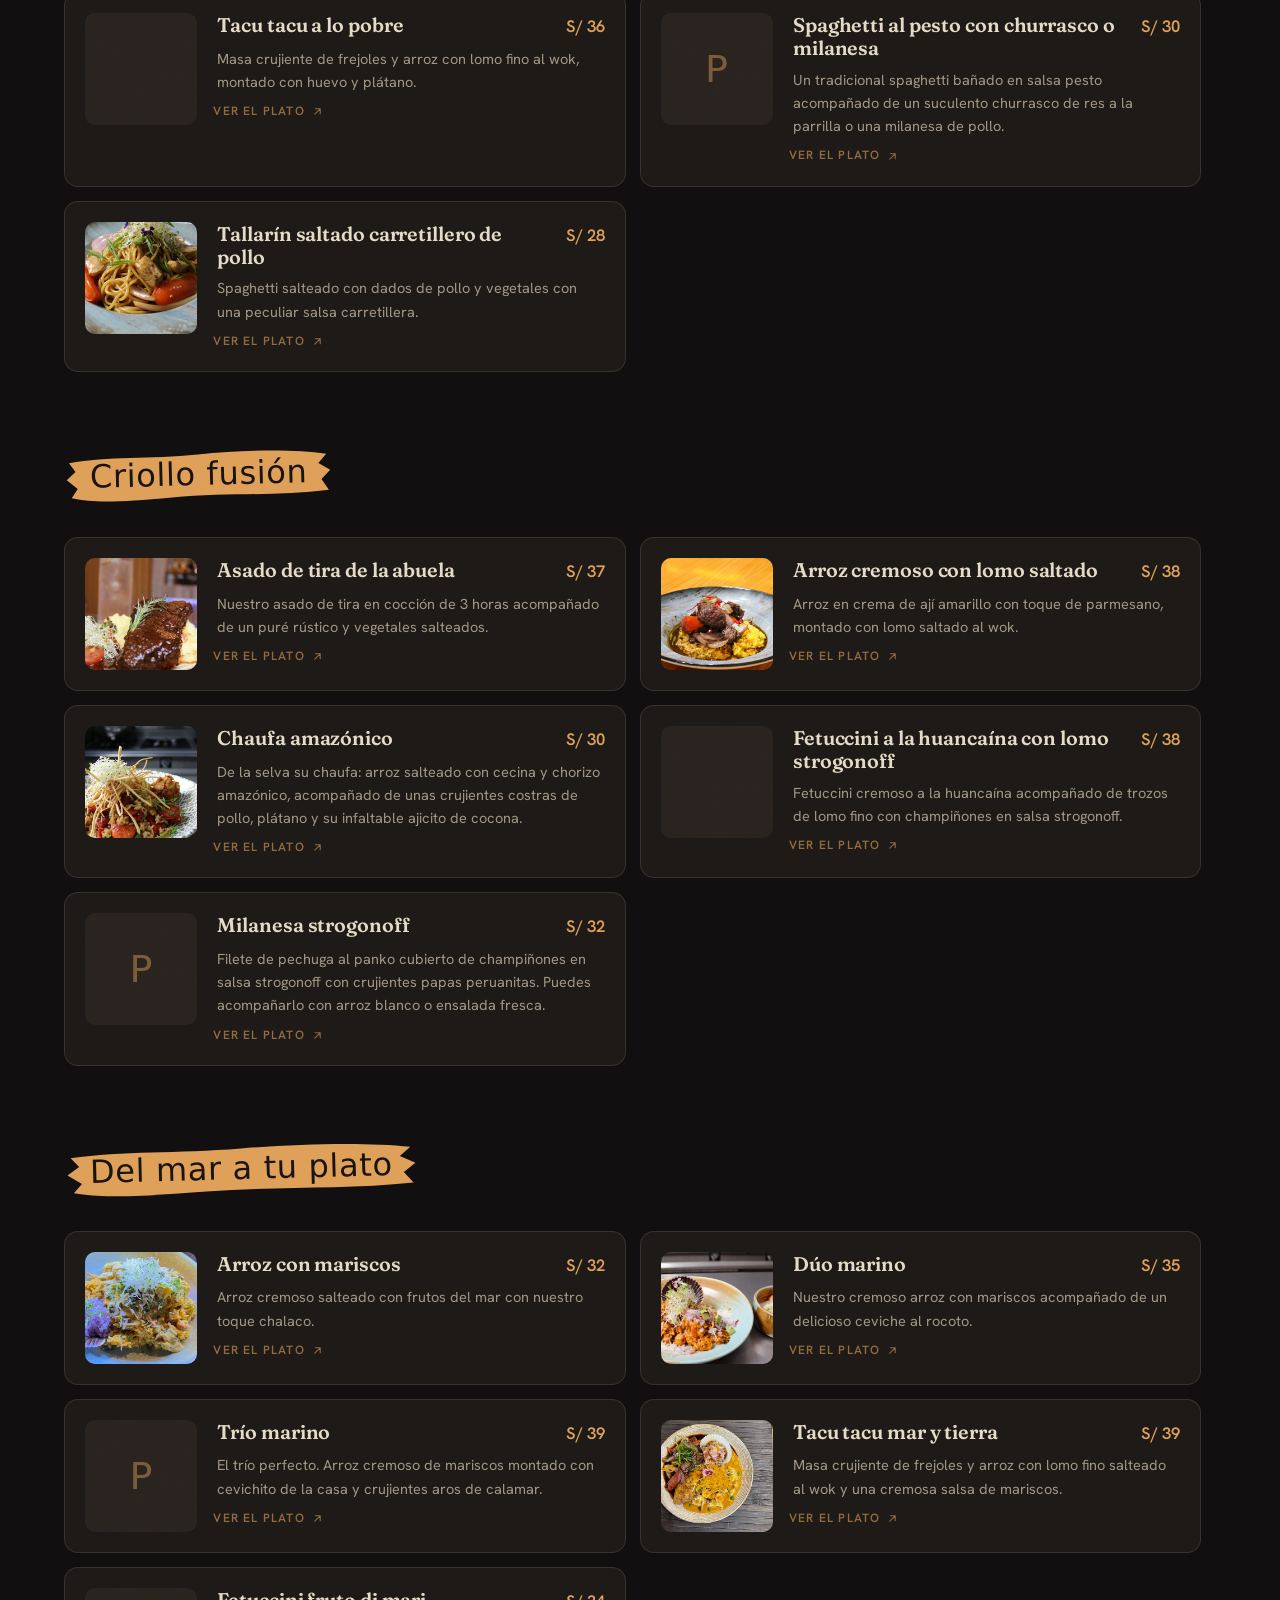
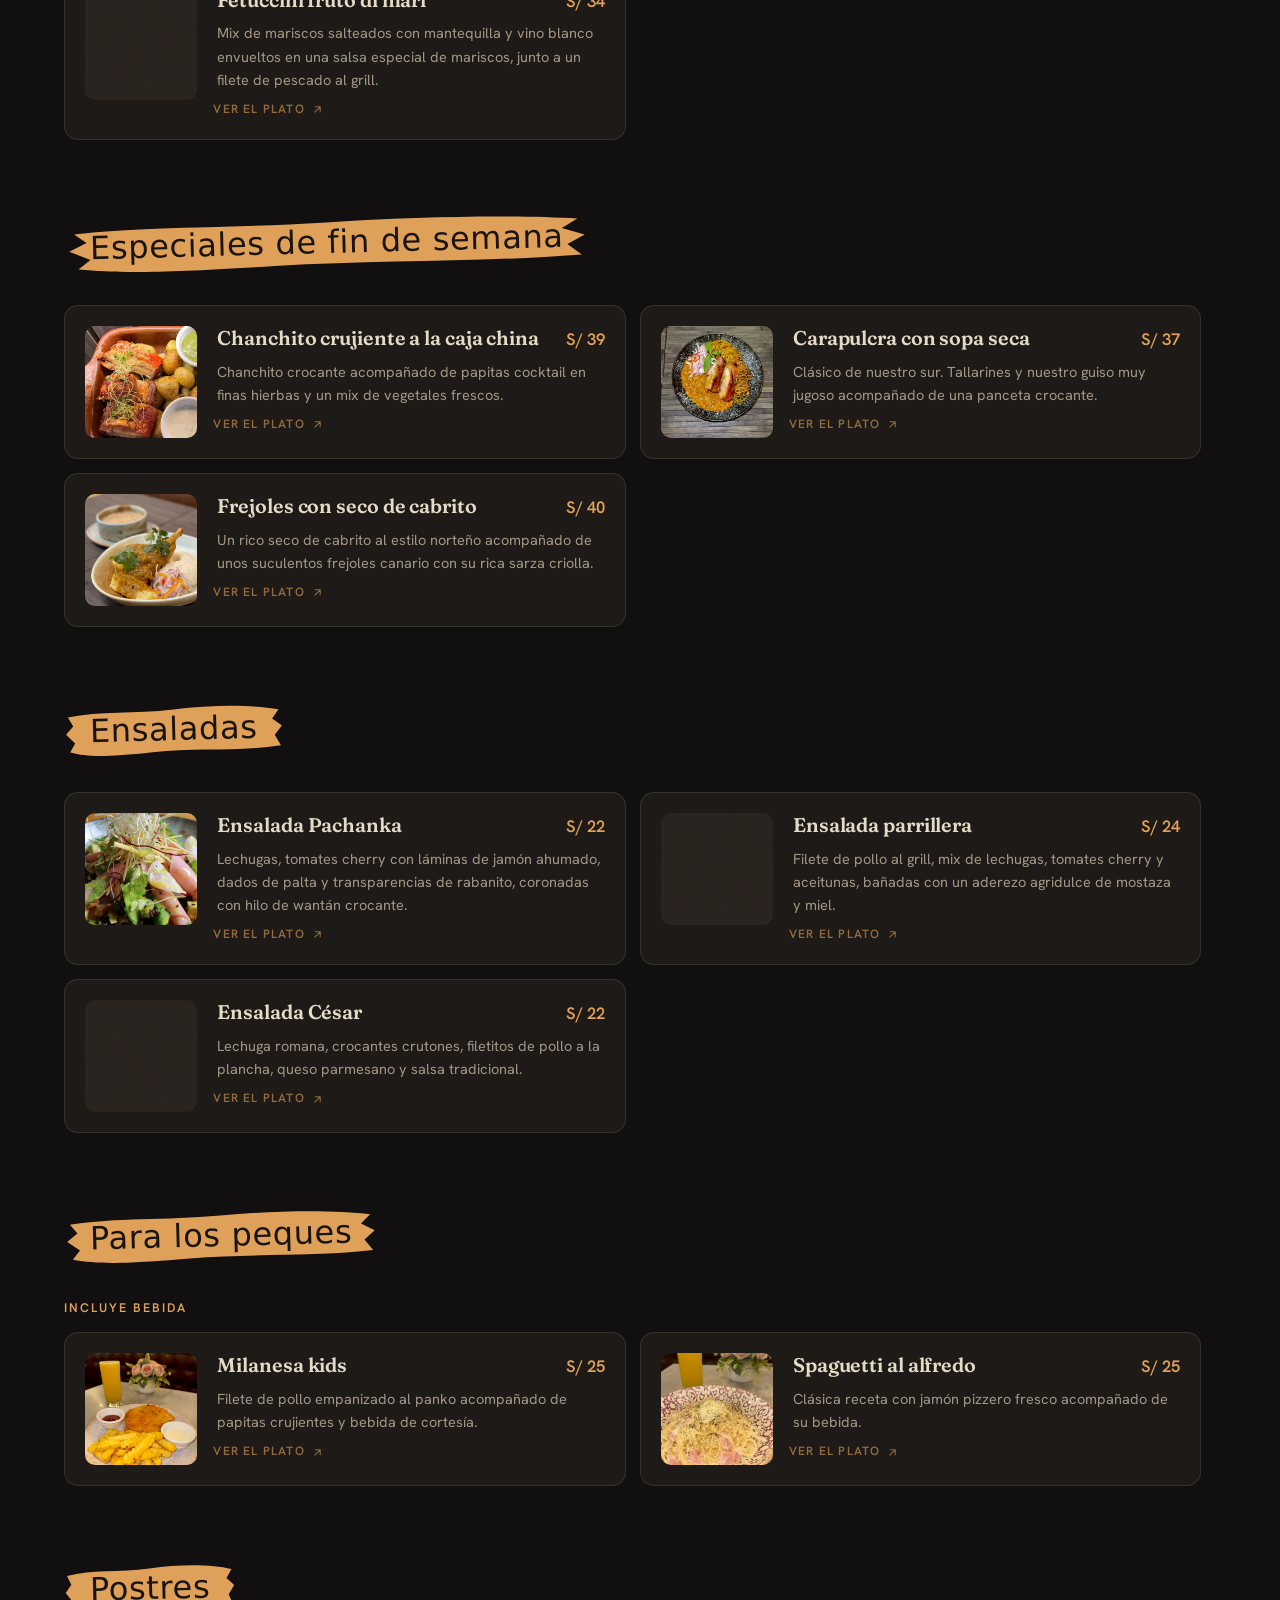
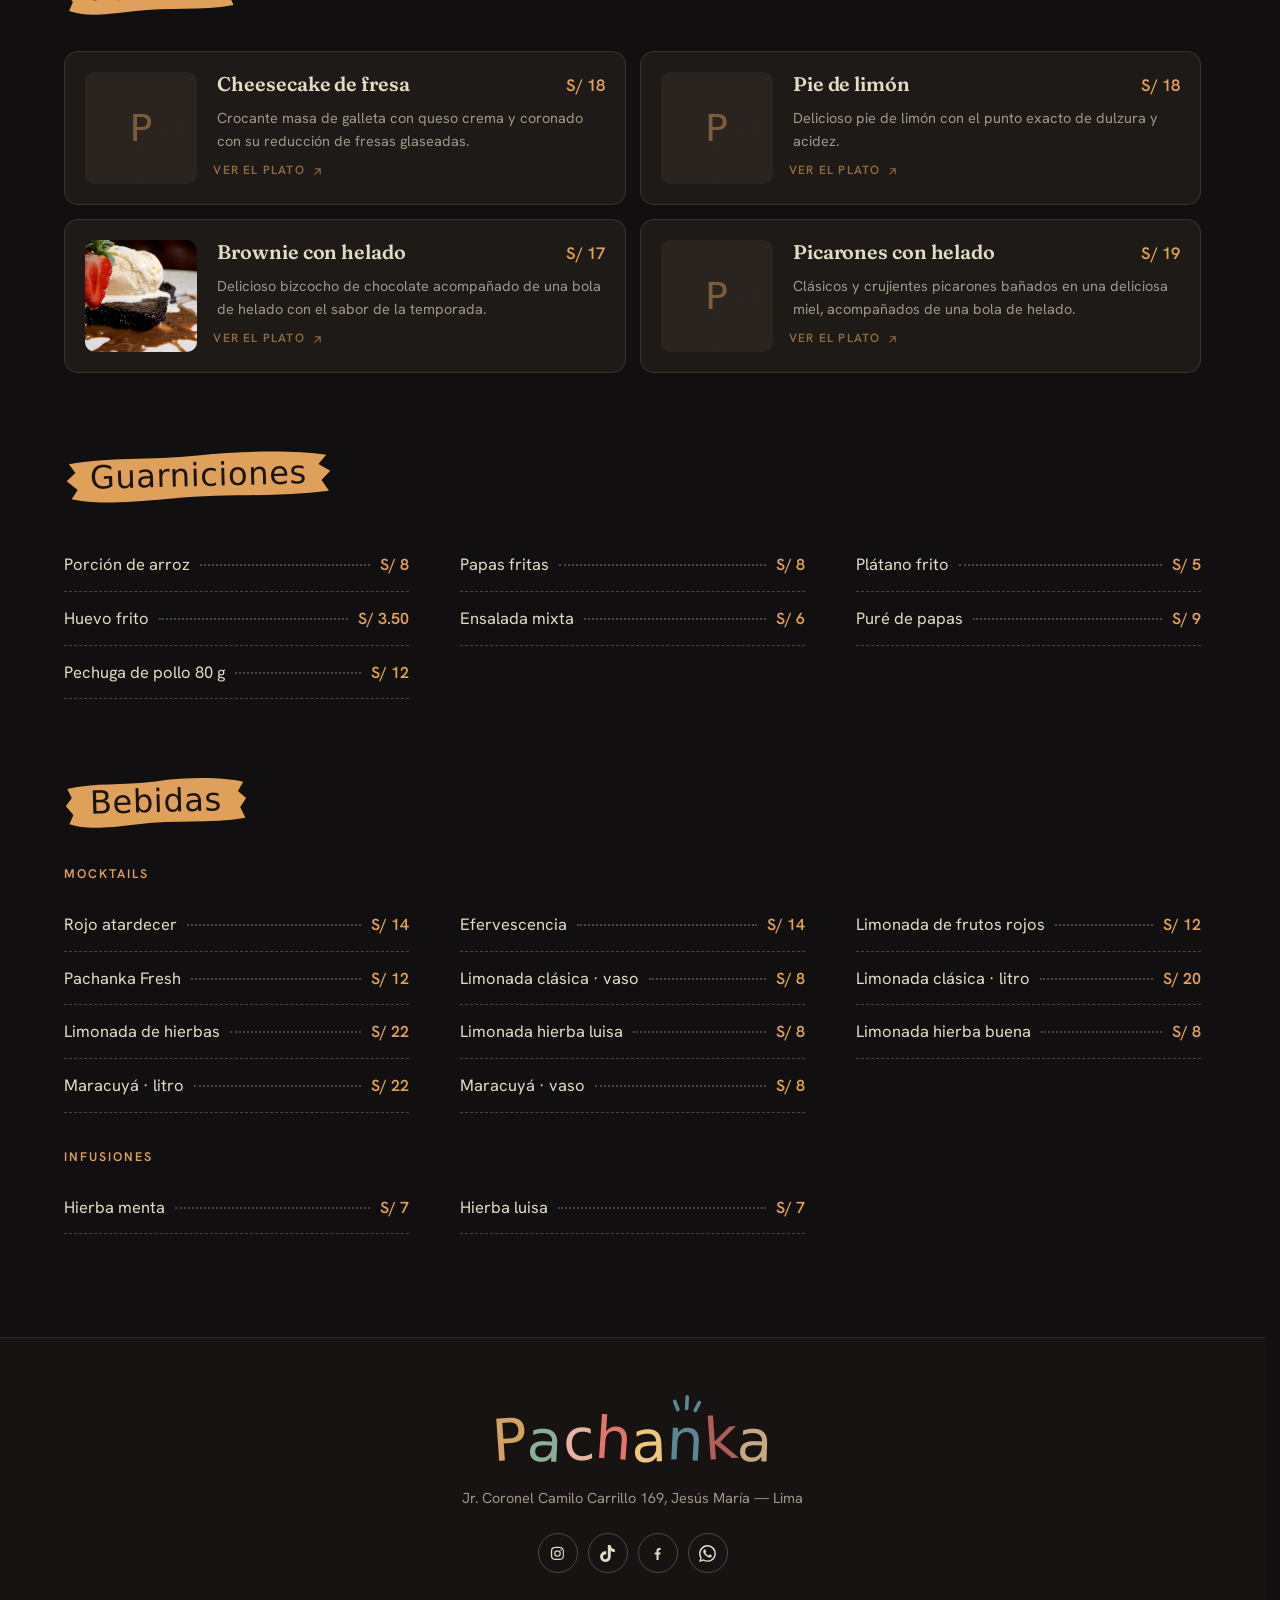
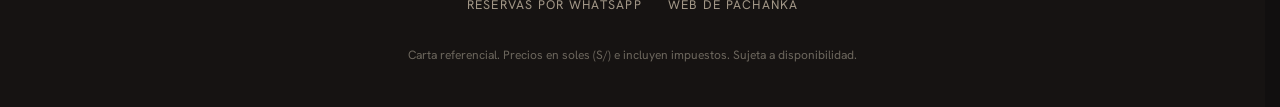
==== commit 7eb5e68e: "Prepara el dominio propio: SEO, iconos y archivos de Cloudflare Rama dominio-propio del paso 1 de MI" ====
--- a/index.html
+++ b/index.html
@@ -2,17 +2,32 @@
 <html lang="es">
 <head>
 <meta charset="utf-8">
+<script>
+/* Quien entre por la direccion vieja de GitHub Pages va a la nueva, con su #ancla
+   (los enlaces a un plato o a una categoria siguen funcionando).
+   Las direcciones viejas siguen vivas: hay QR impresos que apuntan ahi. */
+(function () {
+  if (location.hostname === 'creative-programming-partners.github.io') {
+    location.replace('https://carta.pachankarestaurant.com/' + location.search + location.hash);
+  }
+})();
+</script>
 <meta name="viewport" content="width=device-width, initial-scale=1, viewport-fit=cover">
-<title>Carta digital — Pachanka Restaurant</title>
+<title>Carta — Pachanka Restaurant, comida criolla y fusión en Jesús María</title>
 <meta name="description" content="Carta digital de Pachanka Restaurant: entradas, clásicos criollos, criollo fusión, del mar, especiales de fin de semana, postres y bebidas. Toca un plato para verlo en grande.">
-<link rel="canonical" href="https://creative-programming-partners.github.io/pachanka-carta-digital/">
+<link rel="canonical" href="https://carta.pachankarestaurant.com/">
 
 <!-- Vista previa al compartir (WhatsApp, Instagram, Facebook) -->
 <meta property="og:type" content="website">
 <meta property="og:site_name" content="Pachanka Restaurant">
 <meta property="og:title" content="Carta digital — Pachanka Restaurant">
 <meta property="og:description" content="Criollo · fusión en Jesús María, Lima. Mira la carta completa y cada plato en grande.">
-<meta property="og:url" content="https://creative-programming-partners.github.io/pachanka-carta-digital/">
+<meta property="og:url" content="https://carta.pachankarestaurant.com/">
+<meta property="og:image" content="https://carta.pachankarestaurant.com/assets/img/og-image.jpg">
+<meta property="og:image:width" content="1200">
+<meta property="og:image:height" content="630">
+<meta property="og:image:alt" content="Logo de Pachanka con fotos de sus tragos, alitas y hamburguesa">
+<meta name="twitter:card" content="summary_large_image">
 <meta property="og:locale" content="es_PE">
 <meta property="og:locale:alternate" content="en_US">
 <meta property="og:locale:alternate" content="fr_FR">
@@ -29,7 +44,39 @@
   document.querySelector('meta[name="theme-color"]').setAttribute('content', t === 'light' ? '#f5f0e7' : '#110f0f');
 })();
 </script>
-<link rel="icon" href="data:image/svg+xml,%3Csvg xmlns='http://www.w3.org/2000/svg' viewBox='0 0 64 64'%3E%3Crect width='64' height='64' rx='14' fill='%23110f0f'/%3E%3Ctext x='50%25' y='56%25' dominant-baseline='middle' text-anchor='middle' font-family='Georgia' font-size='44' font-weight='700' fill='%23DFA159'%3EP%3C/text%3E%3C/svg%3E">
+<link rel="icon" href="/favicon.ico" sizes="32x32">
+<link rel="icon" href="/icon-192.png" type="image/png" sizes="192x192">
+<link rel="apple-touch-icon" href="/apple-touch-icon.png">
+<link rel="manifest" href="/site.webmanifest">
+
+<!-- La carta, para Google -->
+<script type="application/ld+json">
+{
+  "@context": "https://schema.org",
+  "@type": "Menu",
+  "name": "Carta de Pachanka Restaurant",
+  "url": "https://carta.pachankarestaurant.com/",
+  "inLanguage": ["es", "en", "fr"],
+  "offers": { "@type": "Offer", "priceCurrency": "PEN" },
+  "provider": {
+    "@type": "Restaurant",
+    "name": "Pachanka Restaurant",
+    "alternateName": ["Pachanka", "Restaurante Pachanka", "Pachanka Restaurante"],
+    "url": "https://pachankarestaurant.com/",
+    "telephone": "+51 971 969 101",
+    "servesCuisine": ["Peruana", "Criolla", "Fusión"],
+    "address": {
+      "@type": "PostalAddress",
+      "streetAddress": "Jr. Coronel Camilo Carrillo 169",
+      "addressLocality": "Jesús María",
+      "addressRegion": "Lima",
+      "postalCode": "15076",
+      "addressCountry": "PE"
+    },
+    "acceptsReservations": "https://wa.me/51971969101"
+  }
+}
+</script>
 
 <link rel="preconnect" href="https://fonts.googleapis.com">
 <link rel="preconnect" href="https://fonts.gstatic.com" crossorigin>
@@ -59,7 +106,7 @@
     <a class="hdr-logo" href="#top" aria-label="Pachanka, inicio" data-i18n-aria="nav.home"><span class="wm" data-wm></span></a>
     <div class="hdr-right">
       <div class="lang" role="group" aria-label="Idioma" data-i18n-aria="lang.group"><button type="button" data-l="es" lang="es" aria-label="Español">ES</button><button type="button" data-l="en" lang="en" aria-label="English">EN</button><button type="button" data-l="fr" lang="fr" aria-label="Français">FR</button></div>
-      <a class="pill pill--hdr" href="https://creative-programming-partners.github.io/pachanka-landing-v3/"><span class="wide" data-i18n="cta.site">Ir a la web</span><span class="narrow" data-i18n="cta.siteShort">Web</span></a>
+      <a class="pill pill--hdr" href="https://pachankarestaurant.com/"><span class="wide" data-i18n="cta.site">Ir a la web</span><span class="narrow" data-i18n="cta.siteShort">Web</span></a>
     </div>
   </div>
   <!-- Categorías: barra pegajosa con indicador -->
@@ -103,7 +150,7 @@
   </div>
   <div class="ftr-links">
     <a href="https://wa.me/51971969101" target="_blank" rel="noopener" data-i18n="ftr.wa">Reservas por WhatsApp</a>
-    <a href="https://creative-programming-partners.github.io/pachanka-landing-v3/" data-i18n="ftr.site">Web de Pachanka</a>
+    <a href="https://pachankarestaurant.com/" data-i18n="ftr.site">Web de Pachanka</a>
   </div>
   <p class="ftr-fine" data-i18n="ftr.fine">Carta referencial. Precios en soles (S/) e incluyen impuestos. Sujeta a disponibilidad.</p>
 </footer>
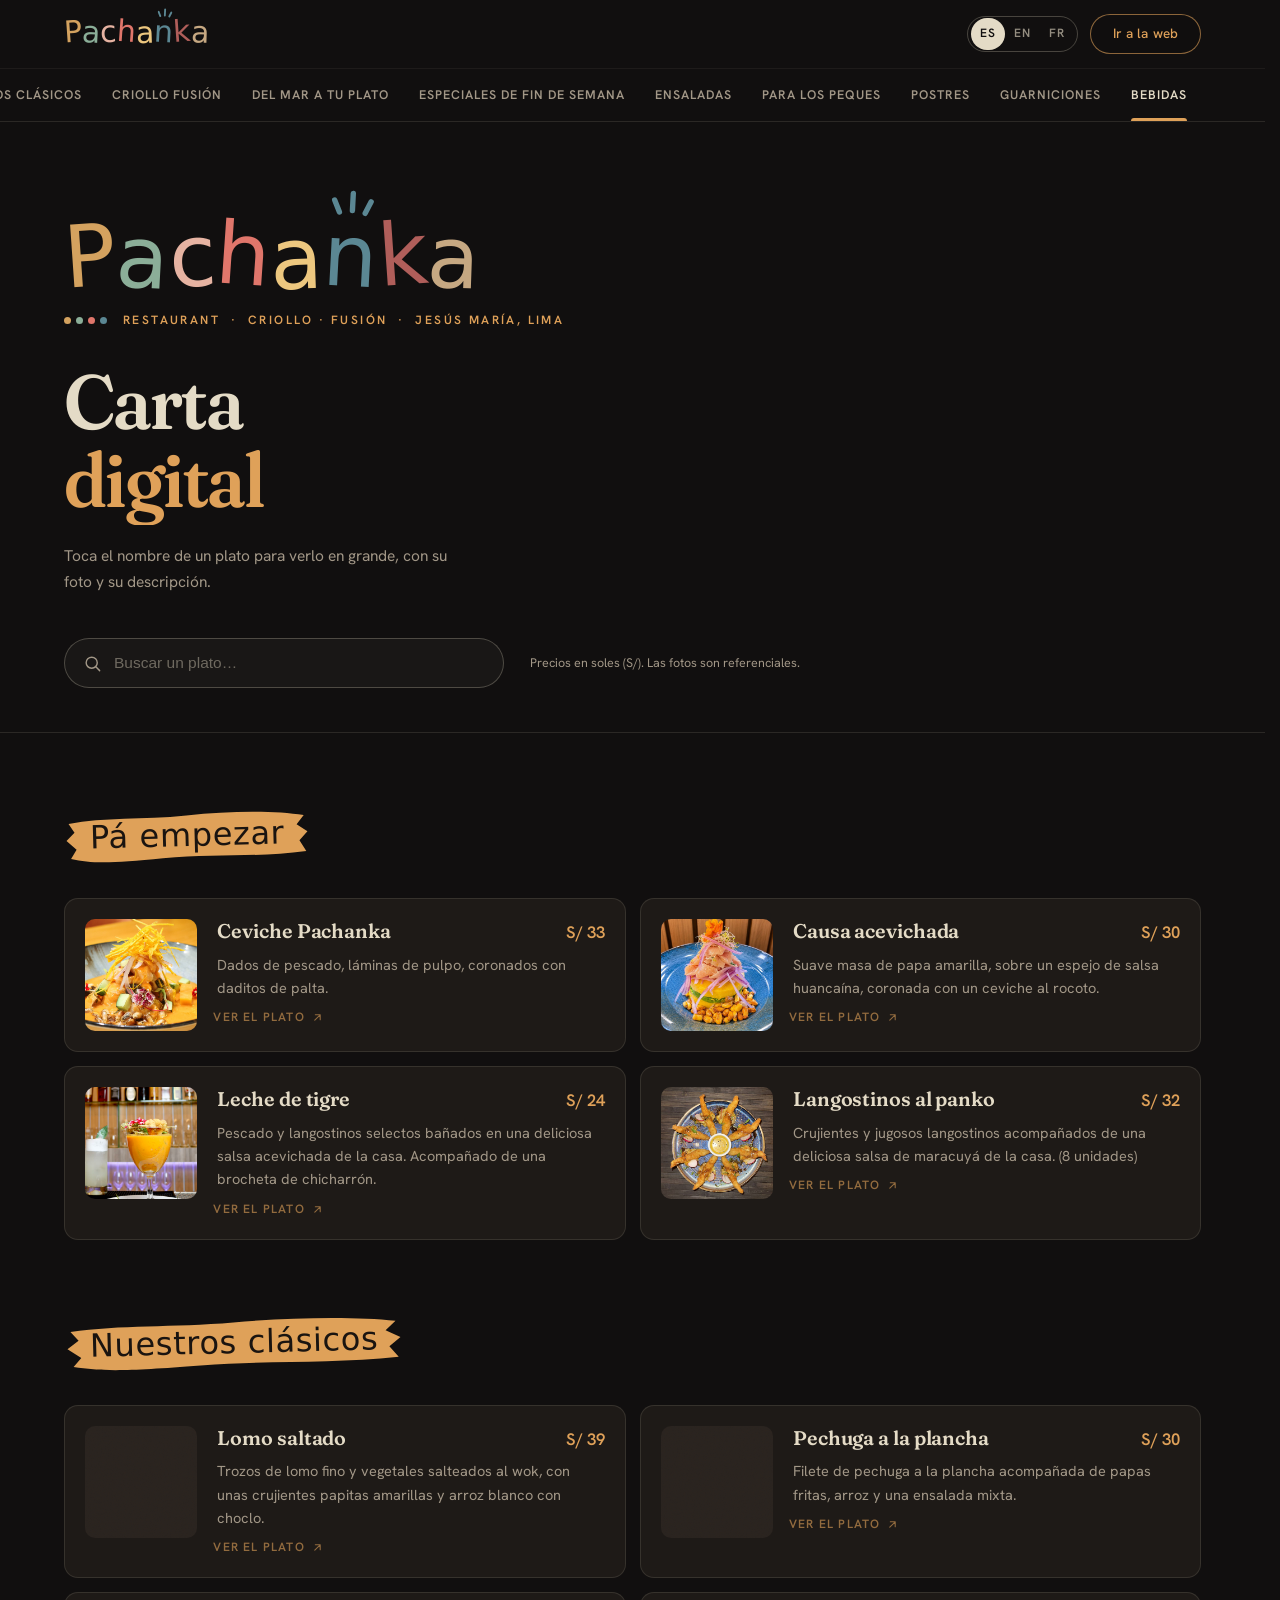
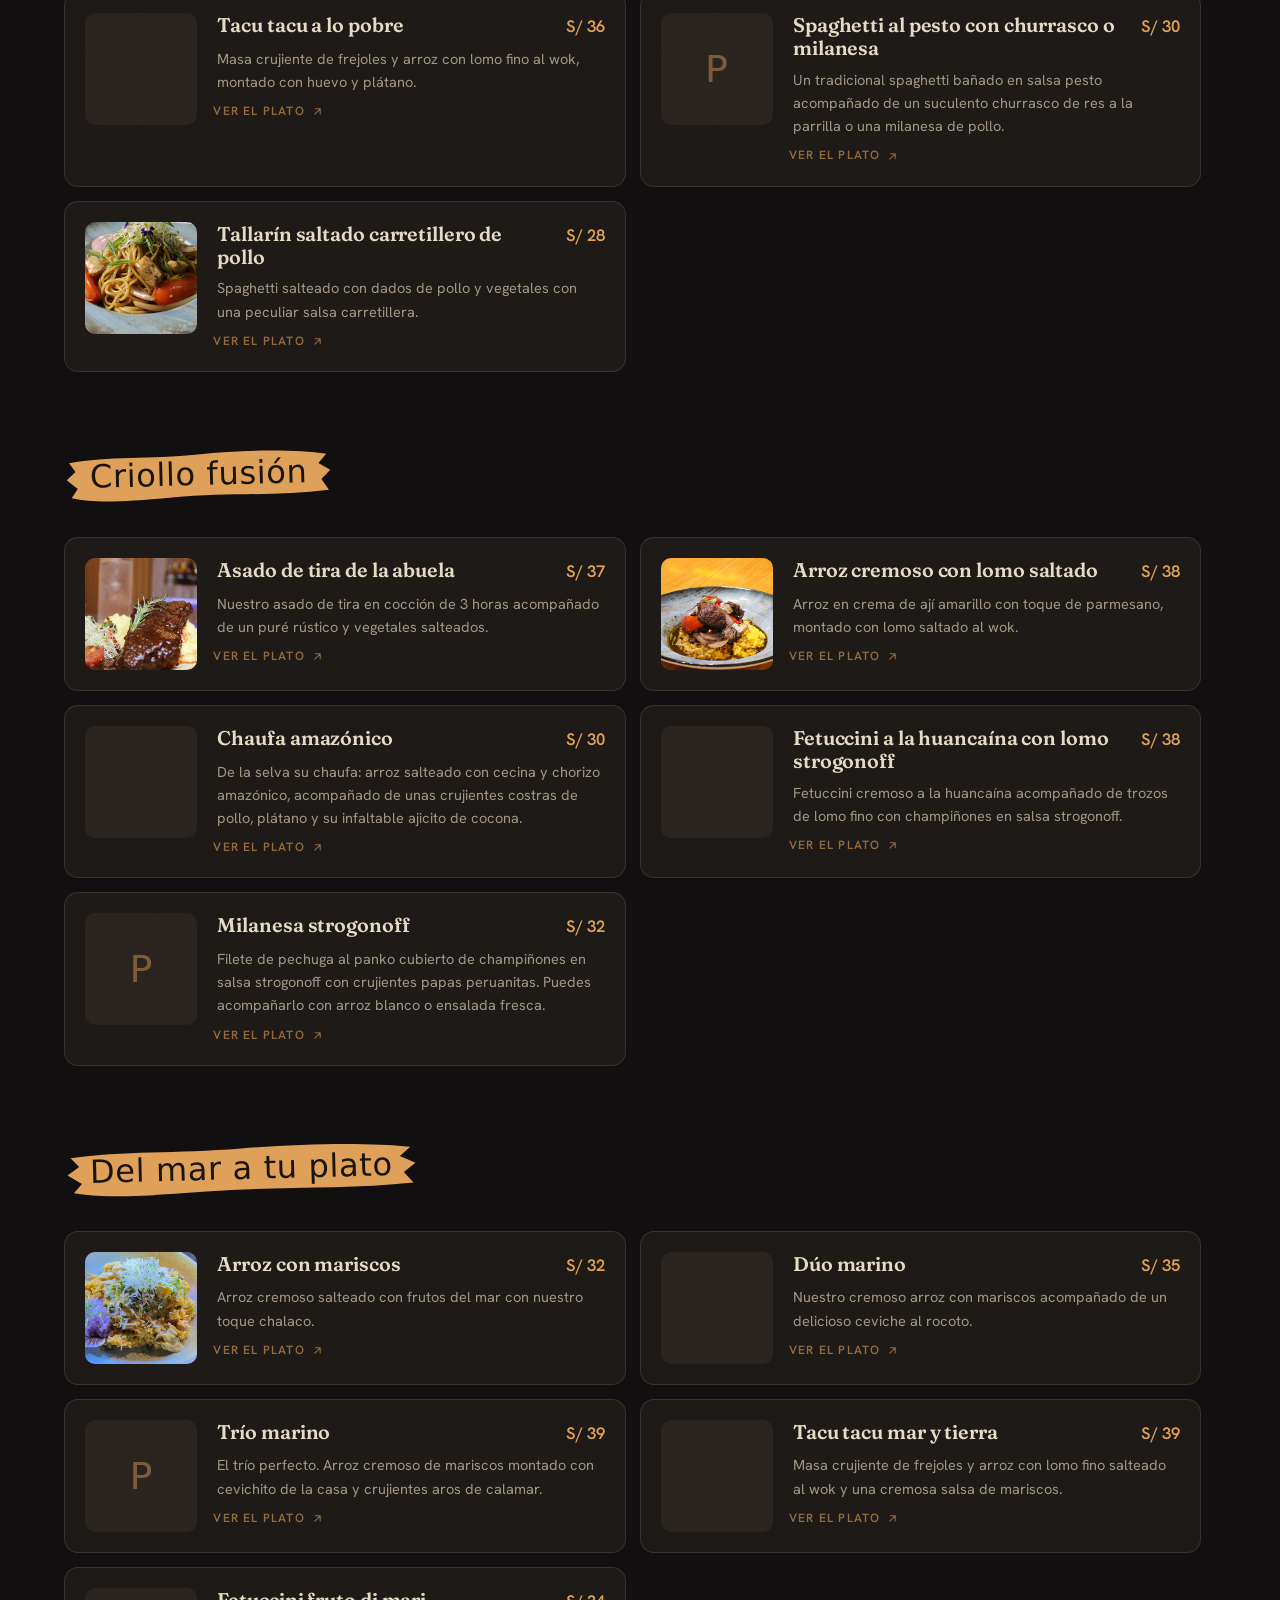
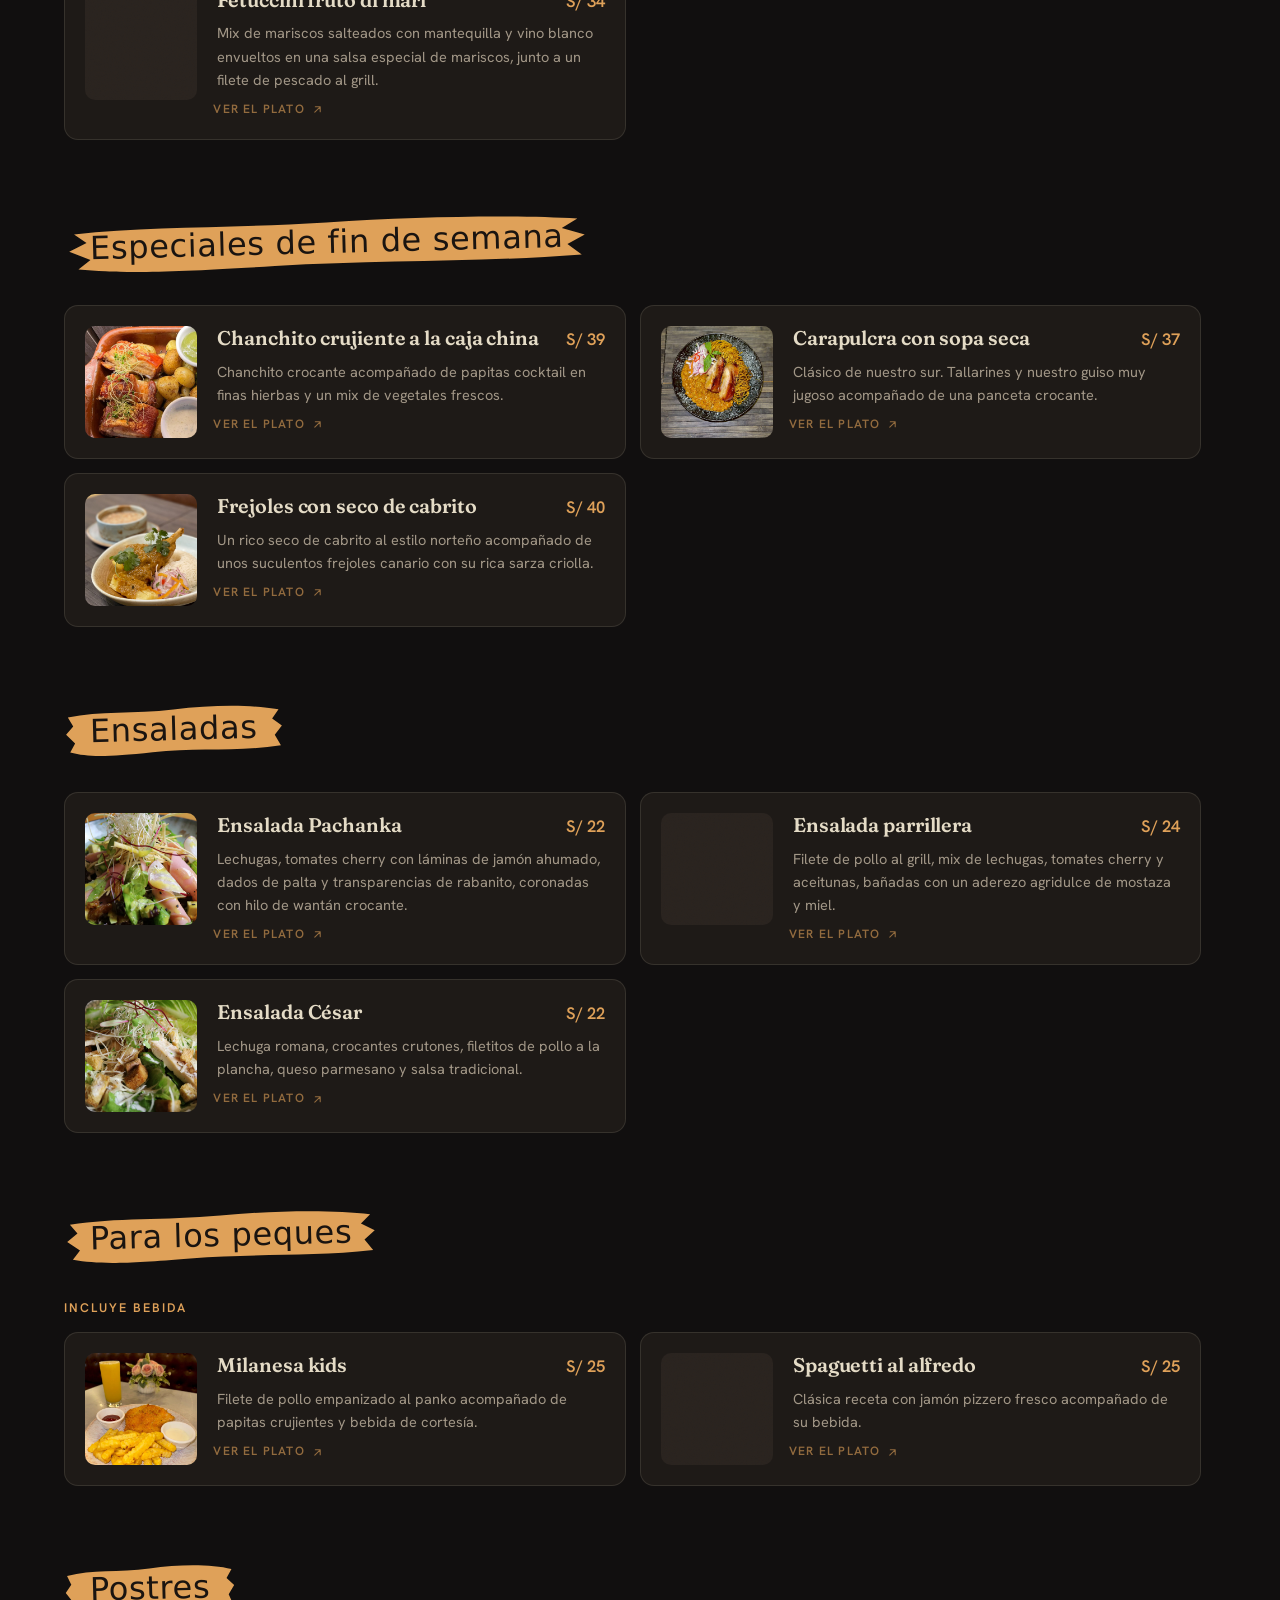
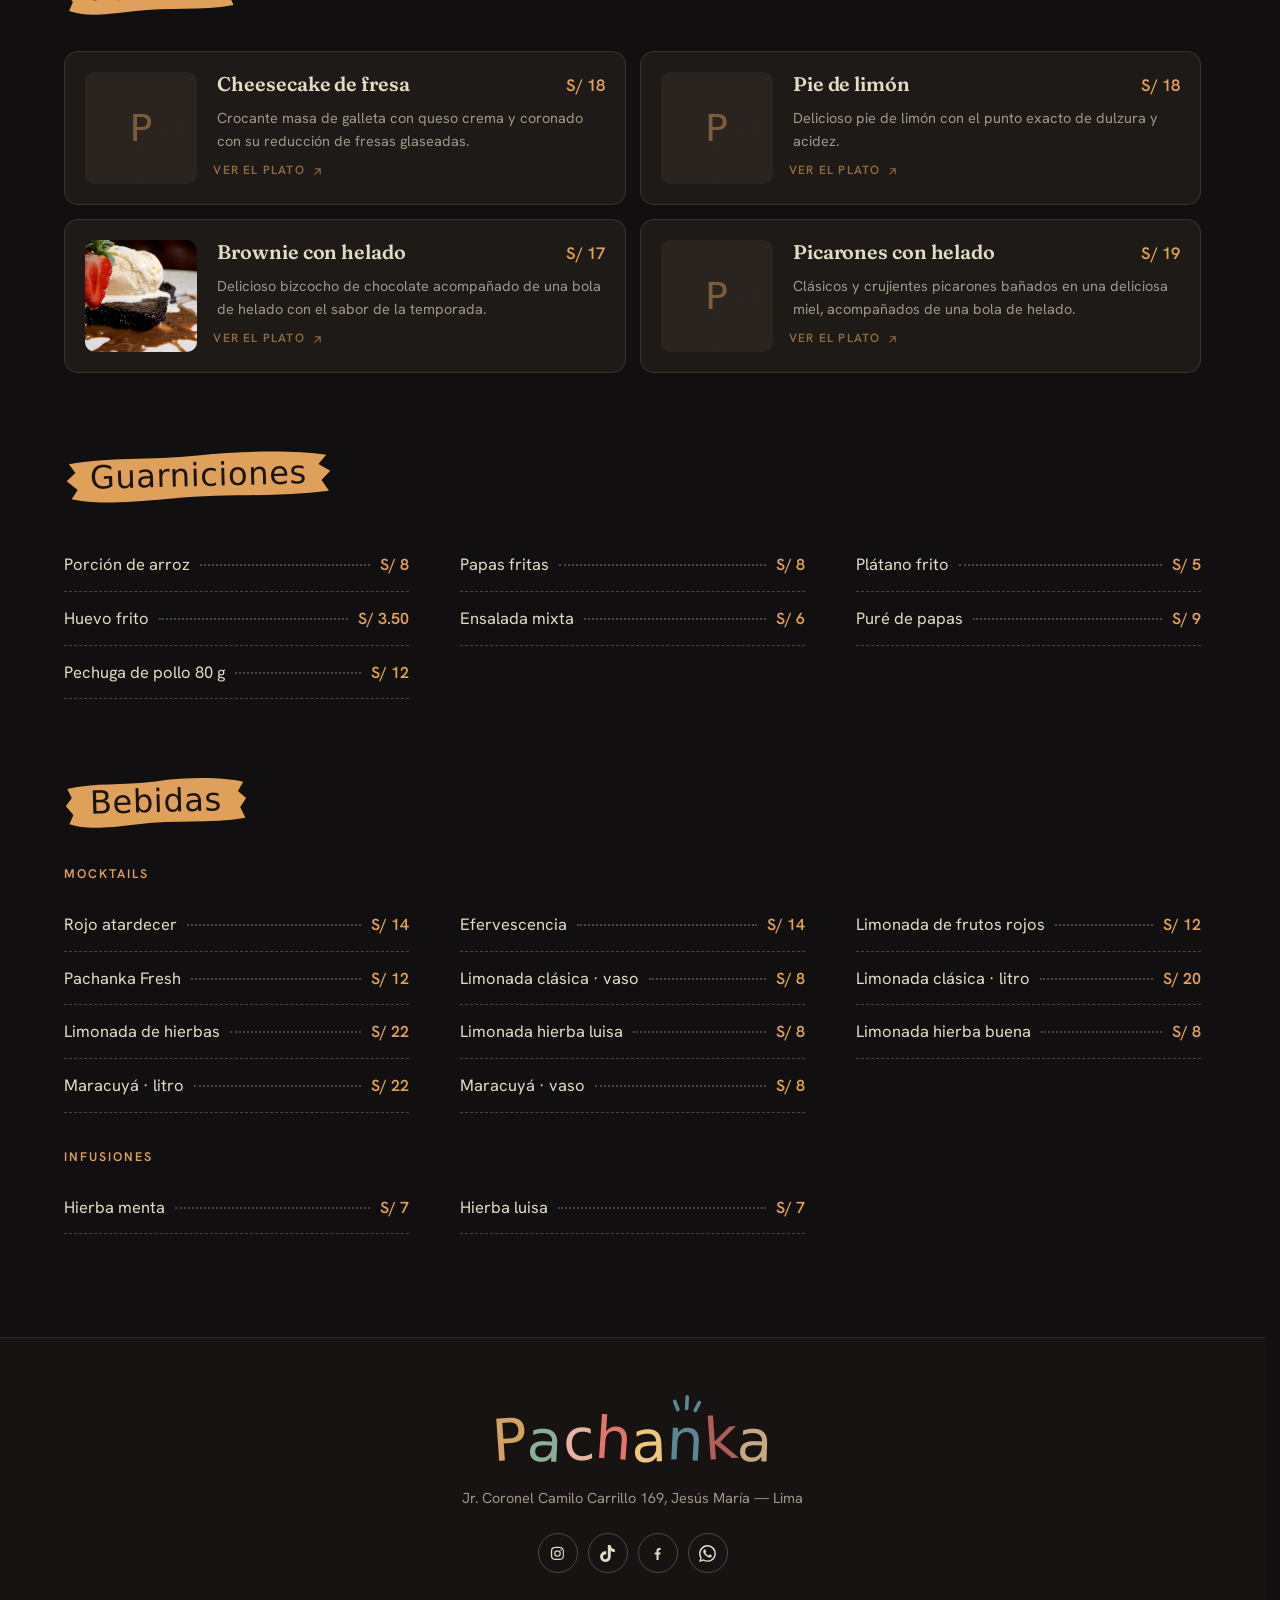
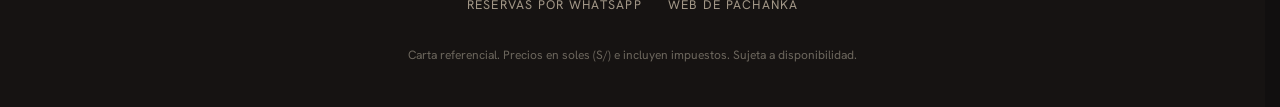
==== commit c0a49821: "SEO: la carta apunta al mismo restaurante que la landing - JSON-LD en un @graph: WebSite + Menu + el" ====
--- a/index.html
+++ b/index.html
@@ -21,7 +21,7 @@
 <meta property="og:type" content="website">
 <meta property="og:site_name" content="Pachanka Restaurant">
 <meta property="og:title" content="Carta digital — Pachanka Restaurant">
-<meta property="og:description" content="Criollo · fusión en Jesús María, Lima. Mira la carta completa y cada plato en grande.">
+<meta property="og:description" content="La carta del restaurante Pachanka, criollo y fusión en Jesús María, Lima. Mira cada plato en grande, con su foto y su precio.">
 <meta property="og:url" content="https://carta.pachankarestaurant.com/">
 <meta property="og:image" content="https://carta.pachankarestaurant.com/assets/img/og-image.jpg">
 <meta property="og:image:width" content="1200">
@@ -49,32 +49,60 @@
 <link rel="apple-touch-icon" href="/apple-touch-icon.png">
 <link rel="manifest" href="/site.webmanifest">
 
-<!-- La carta, para Google -->
+<!-- Ficha para los buscadores. El restaurante es la misma entidad que en la landing
+     (mismo @id), para que Google, Bing, Yandex y los asistentes entiendan que esta
+     carta es la de Pachanka y no otra web suelta. -->
 <script type="application/ld+json">
 {
   "@context": "https://schema.org",
-  "@type": "Menu",
-  "name": "Carta de Pachanka Restaurant",
-  "url": "https://carta.pachankarestaurant.com/",
-  "inLanguage": ["es", "en", "fr"],
-  "offers": { "@type": "Offer", "priceCurrency": "PEN" },
-  "provider": {
-    "@type": "Restaurant",
-    "name": "Pachanka Restaurant",
-    "alternateName": ["Pachanka", "Restaurante Pachanka", "Pachanka Restaurante"],
-    "url": "https://pachankarestaurant.com/",
-    "telephone": "+51 971 969 101",
-    "servesCuisine": ["Peruana", "Criolla", "Fusión"],
-    "address": {
-      "@type": "PostalAddress",
-      "streetAddress": "Jr. Coronel Camilo Carrillo 169",
-      "addressLocality": "Jesús María",
-      "addressRegion": "Lima",
-      "postalCode": "15076",
-      "addressCountry": "PE"
+  "@graph": [
+    {
+      "@type": "WebSite",
+      "@id": "https://carta.pachankarestaurant.com/#web",
+      "url": "https://carta.pachankarestaurant.com/",
+      "name": "Carta de Pachanka Restaurant",
+      "inLanguage": ["es-PE", "en", "fr"],
+      "publisher": { "@id": "https://pachankarestaurant.com/#restaurante" }
     },
-    "acceptsReservations": "https://wa.me/51971969101"
-  }
+    {
+      "@type": "Menu",
+      "@id": "https://carta.pachankarestaurant.com/#carta",
+      "name": "Carta de Pachanka Restaurant",
+      "description": "Entradas, clásicos criollos, criollo fusión, del mar, especiales de fin de semana, postres y bebidas.",
+      "url": "https://carta.pachankarestaurant.com/",
+      "inLanguage": ["es", "en", "fr"],
+      "offers": { "@type": "Offer", "priceCurrency": "PEN" },
+      "provider": { "@id": "https://pachankarestaurant.com/#restaurante" }
+    },
+    {
+      "@type": "Restaurant",
+      "@id": "https://pachankarestaurant.com/#restaurante",
+      "name": "Pachanka Restaurant",
+      "alternateName": ["Pachanka", "Restaurante Pachanka", "Pachanka Restaurante"],
+      "url": "https://pachankarestaurant.com/",
+      "telephone": "+51 971 969 101",
+      "priceRange": "S/ 5 – S/ 55",
+      "currenciesAccepted": "PEN",
+      "servesCuisine": ["Peruana", "Criolla", "Fusión"],
+      "address": {
+        "@type": "PostalAddress",
+        "streetAddress": "Jr. Coronel Camilo Carrillo 169",
+        "addressLocality": "Jesús María",
+        "addressRegion": "Lima",
+        "postalCode": "15076",
+        "addressCountry": "PE"
+      },
+      "geo": { "@type": "GeoCoordinates", "latitude": -12.0738088, "longitude": -77.0379397 },
+      "hasMap": "https://maps.google.com/?cid=7583902838810946393",
+      "acceptsReservations": "https://wa.me/51971969101",
+      "hasMenu": { "@id": "https://carta.pachankarestaurant.com/#carta" },
+      "sameAs": [
+        "https://www.instagram.com/pachanka.restaurant/",
+        "https://www.facebook.com/pachanka.restaurant/",
+        "https://www.tiktok.com/@pachanka.restaura"
+      ]
+    }
+  ]
 }
 </script>
 
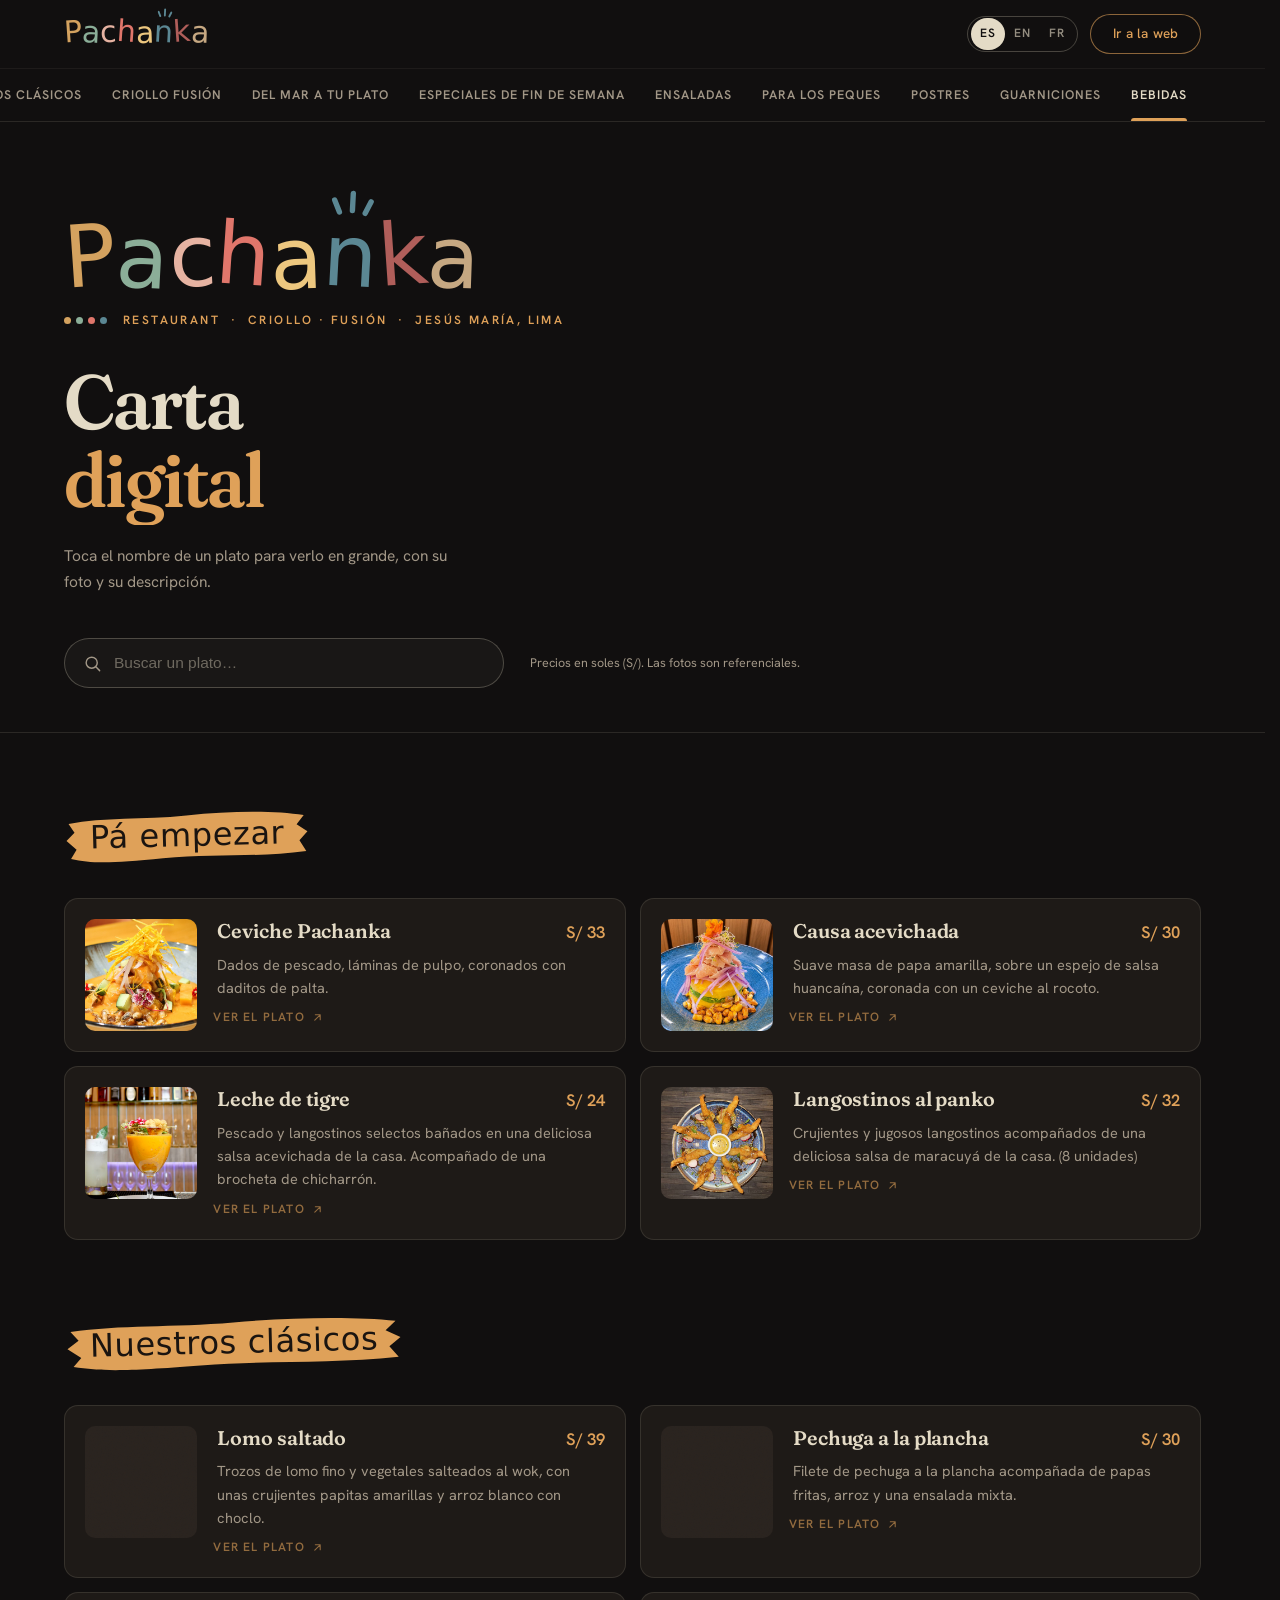
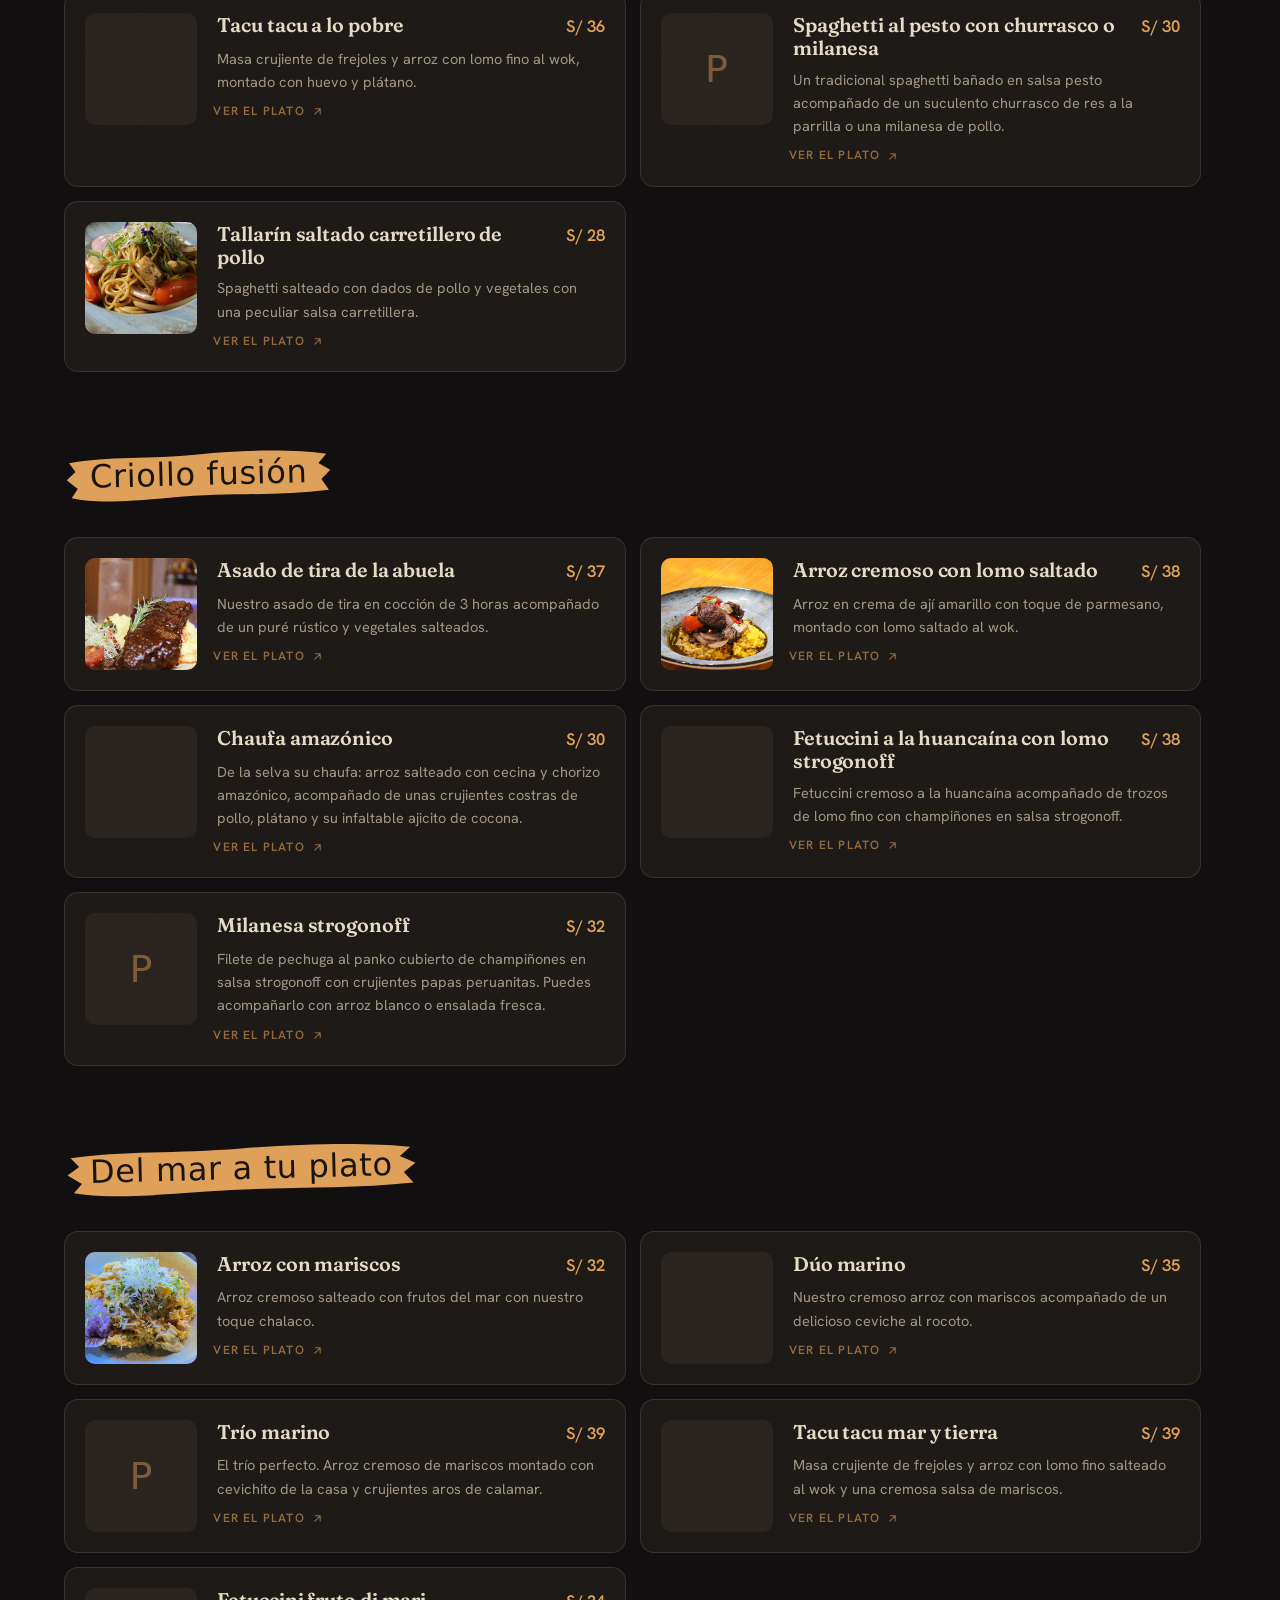
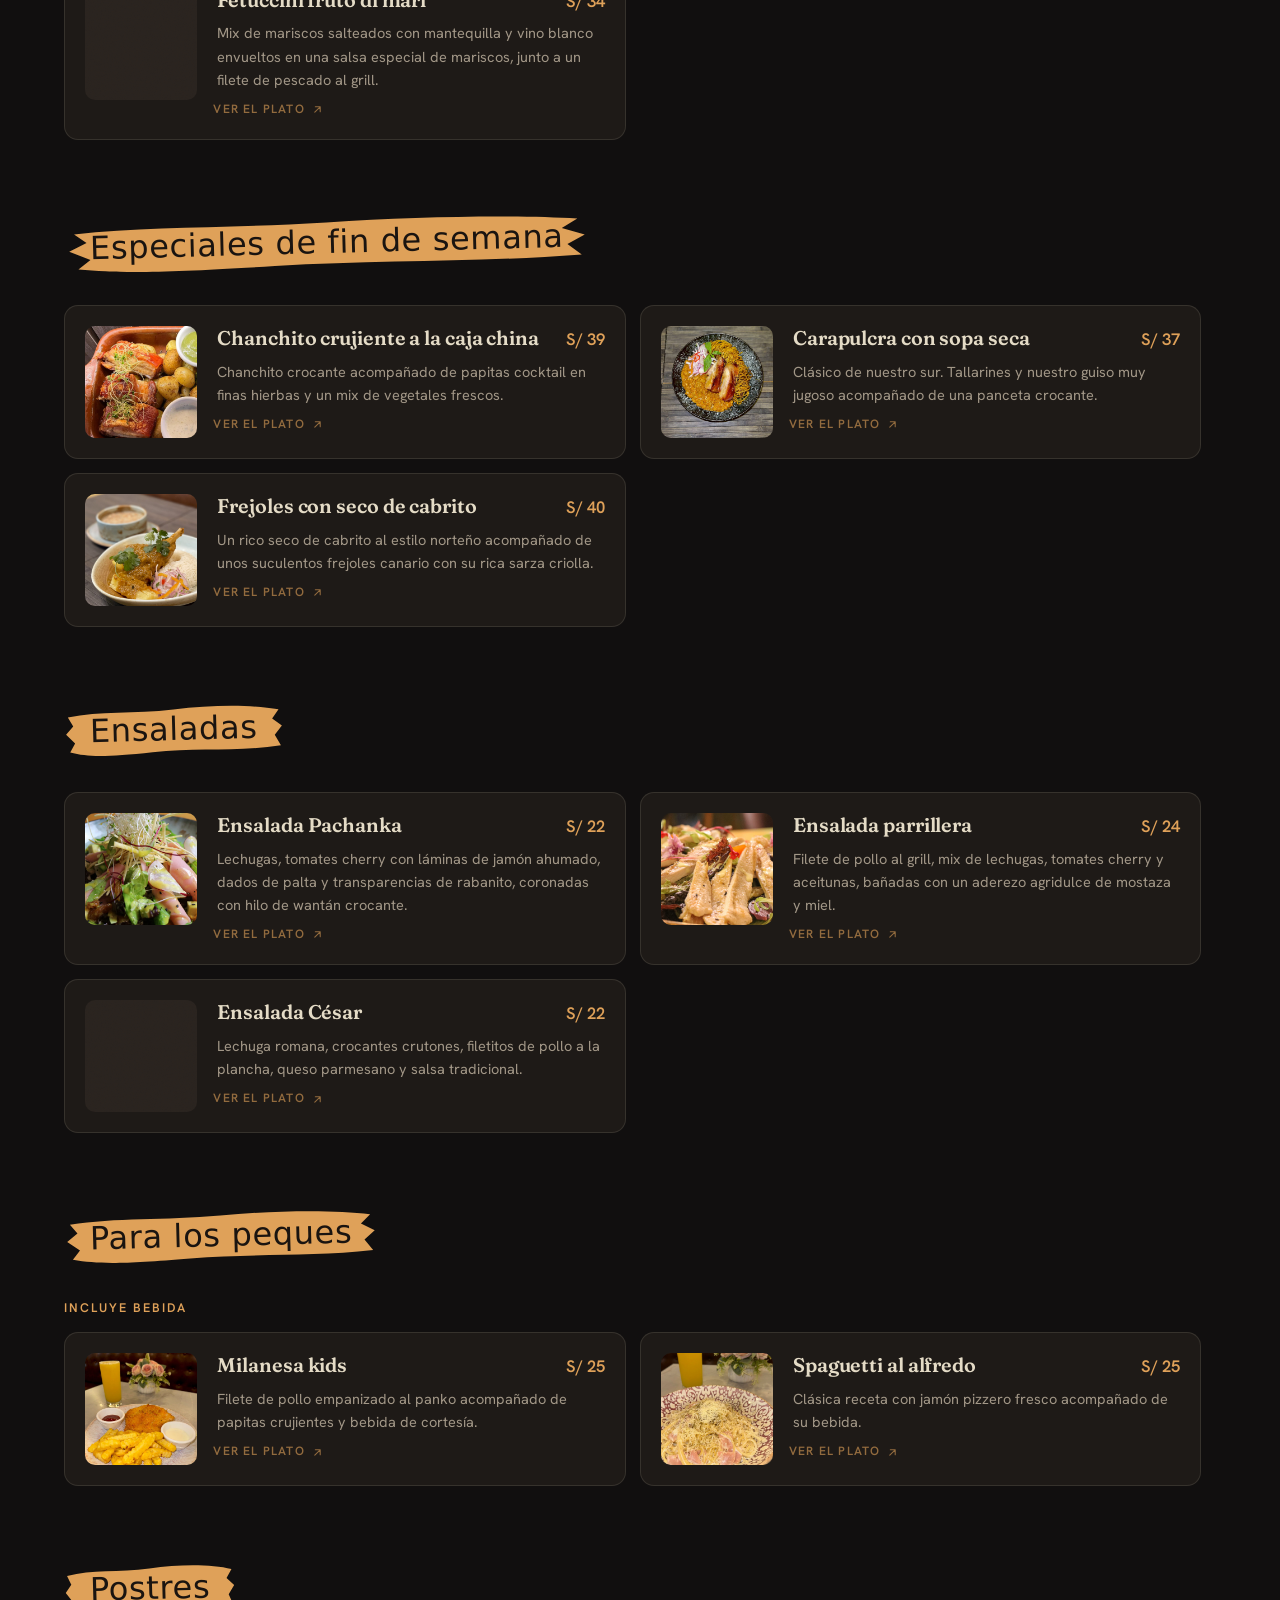
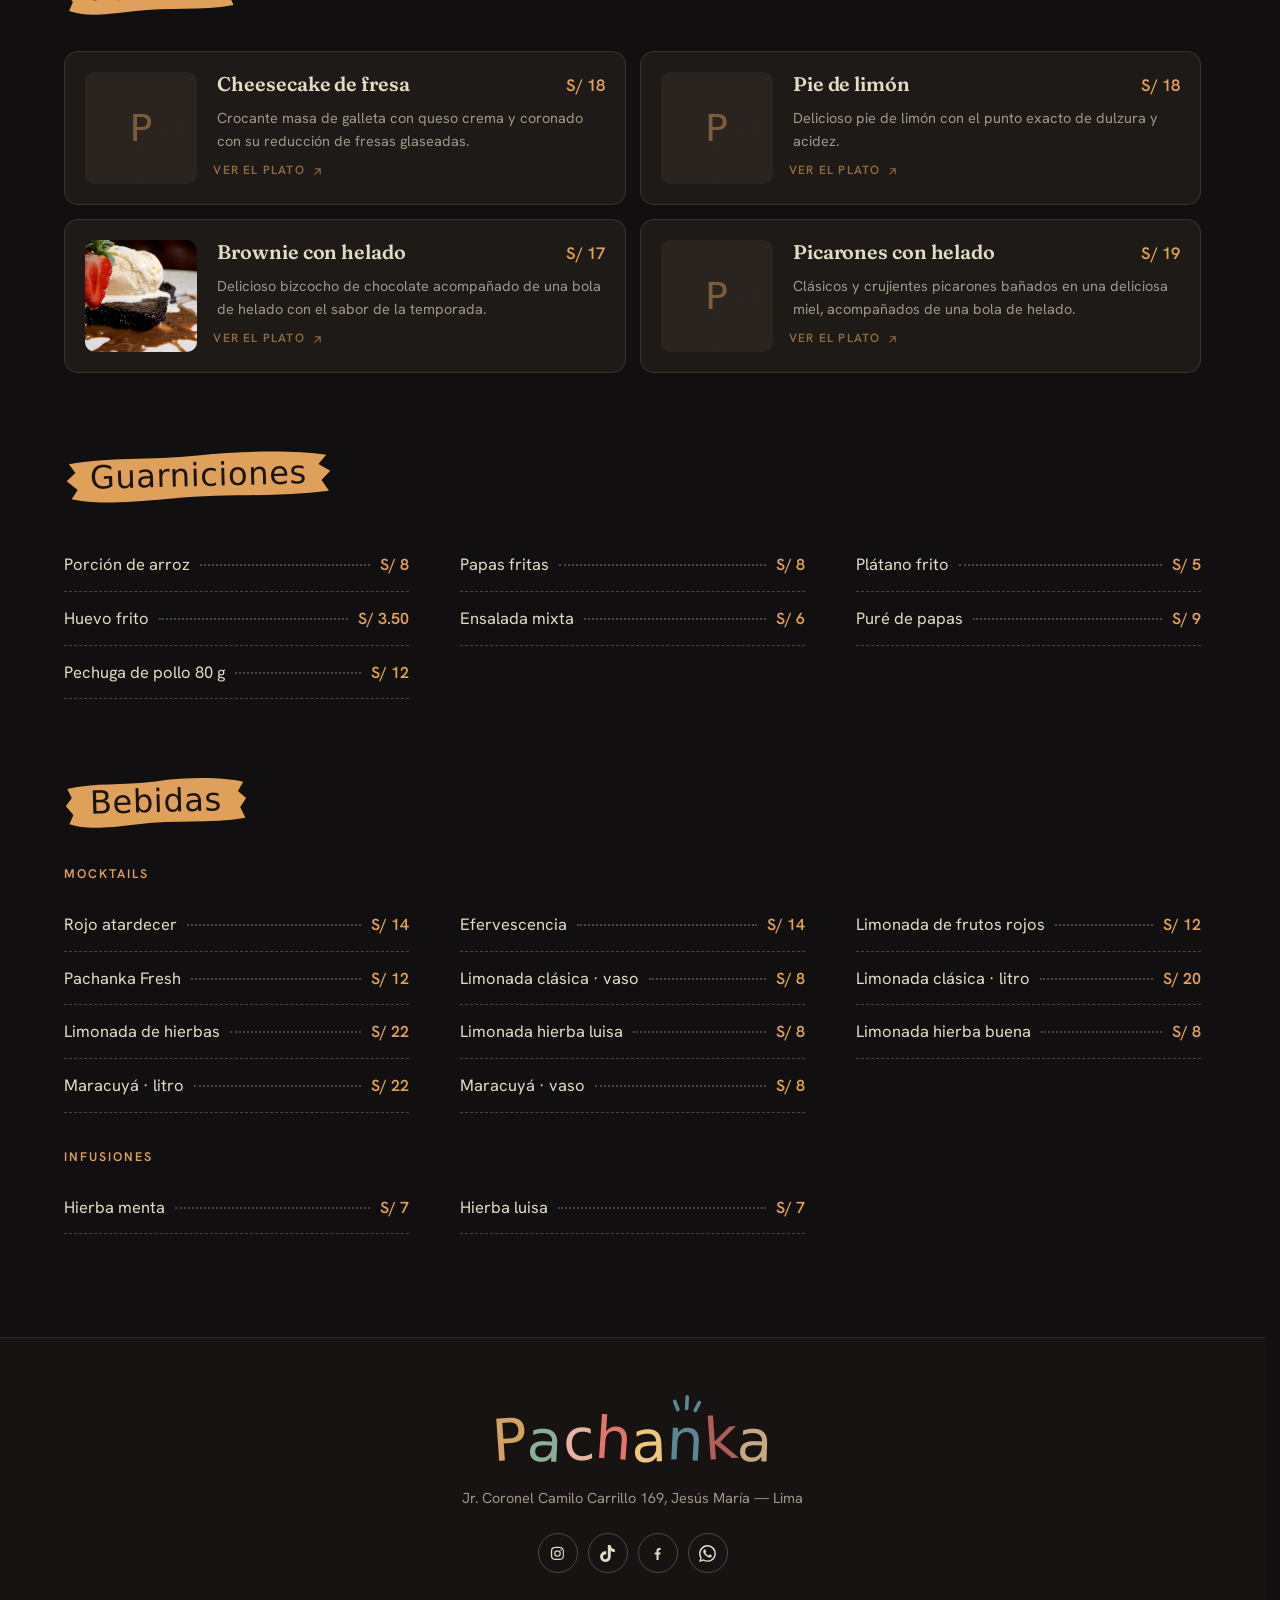
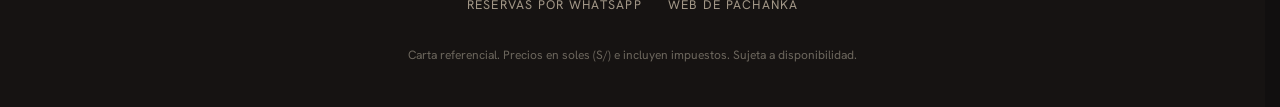
==== commit c5ed1c33: "SEO: la descripcion estatica dice lo mismo que la que pone el JavaScript Los buscadores y los robots" ====
--- a/index.html
+++ b/index.html
@@ -14,13 +14,13 @@
 </script>
 <meta name="viewport" content="width=device-width, initial-scale=1, viewport-fit=cover">
 <title>Carta — Pachanka Restaurant, comida criolla y fusión en Jesús María</title>
-<meta name="description" content="Carta digital de Pachanka Restaurant: entradas, clásicos criollos, criollo fusión, del mar, especiales de fin de semana, postres y bebidas. Toca un plato para verlo en grande.">
+<meta name="description" content="Carta del restaurante Pachanka, criollo y fusión en Jesús María, Lima: entradas, clásicos criollos, del mar, especiales de fin de semana, postres y bebidas.">
 <link rel="canonical" href="https://carta.pachankarestaurant.com/">
 
 <!-- Vista previa al compartir (WhatsApp, Instagram, Facebook) -->
 <meta property="og:type" content="website">
 <meta property="og:site_name" content="Pachanka Restaurant">
-<meta property="og:title" content="Carta digital — Pachanka Restaurant">
+<meta property="og:title" content="Carta de Pachanka Restaurant — criollo y fusión en Jesús María">
 <meta property="og:description" content="La carta del restaurante Pachanka, criollo y fusión en Jesús María, Lima. Mira cada plato en grande, con su foto y su precio.">
 <meta property="og:url" content="https://carta.pachankarestaurant.com/">
 <meta property="og:image" content="https://carta.pachankarestaurant.com/assets/img/og-image.jpg">
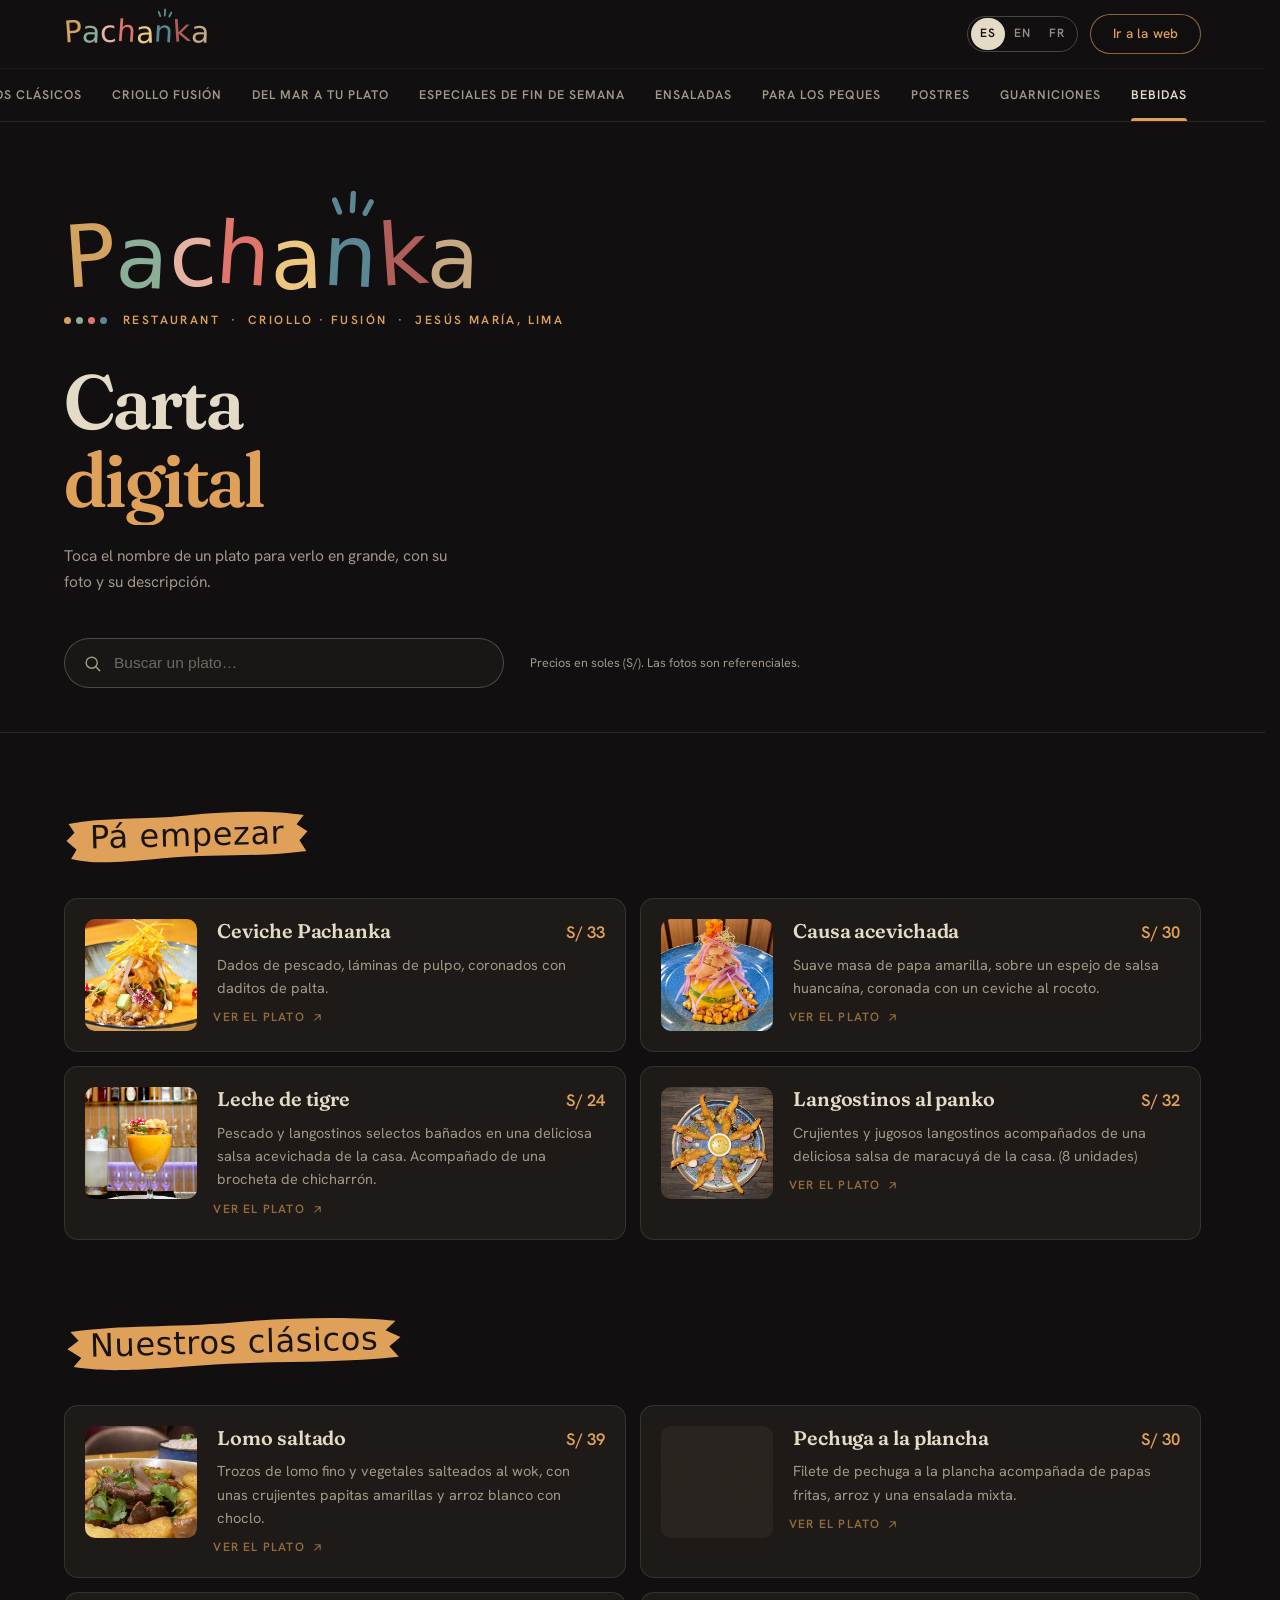
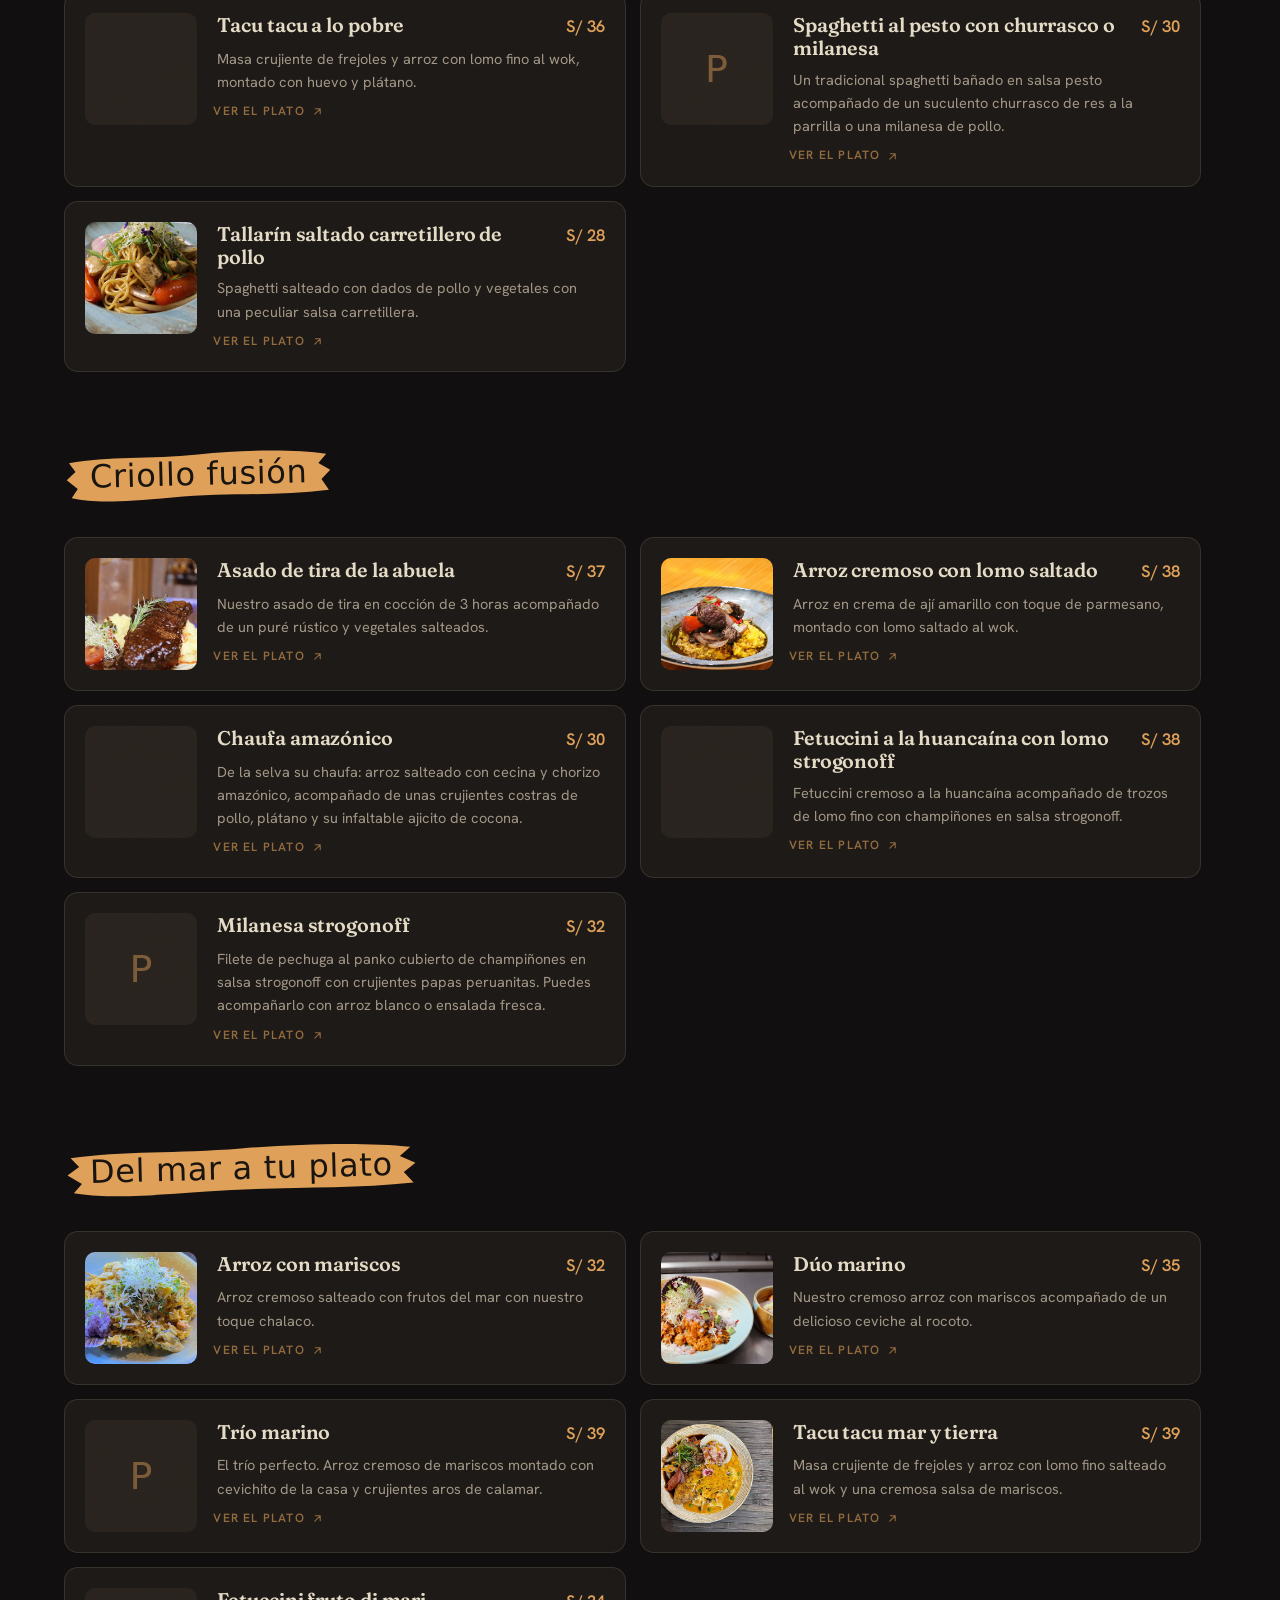
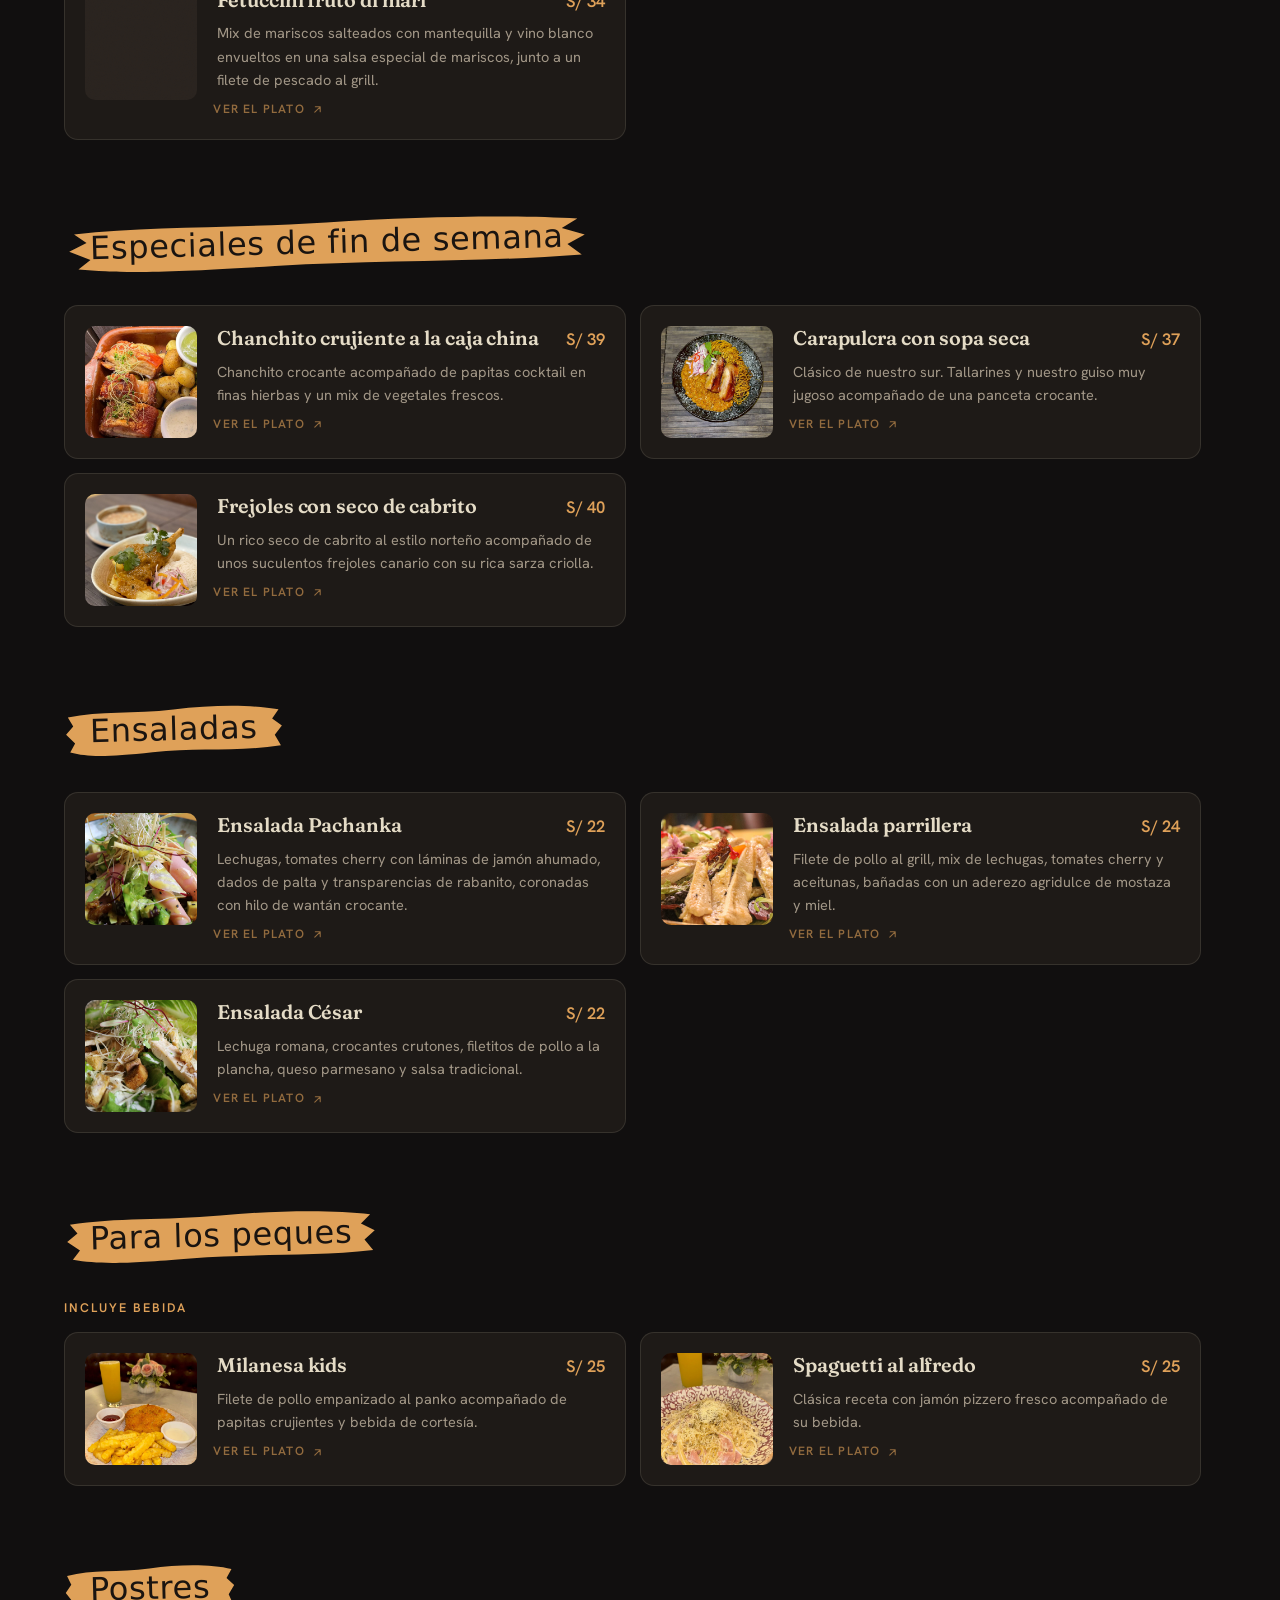
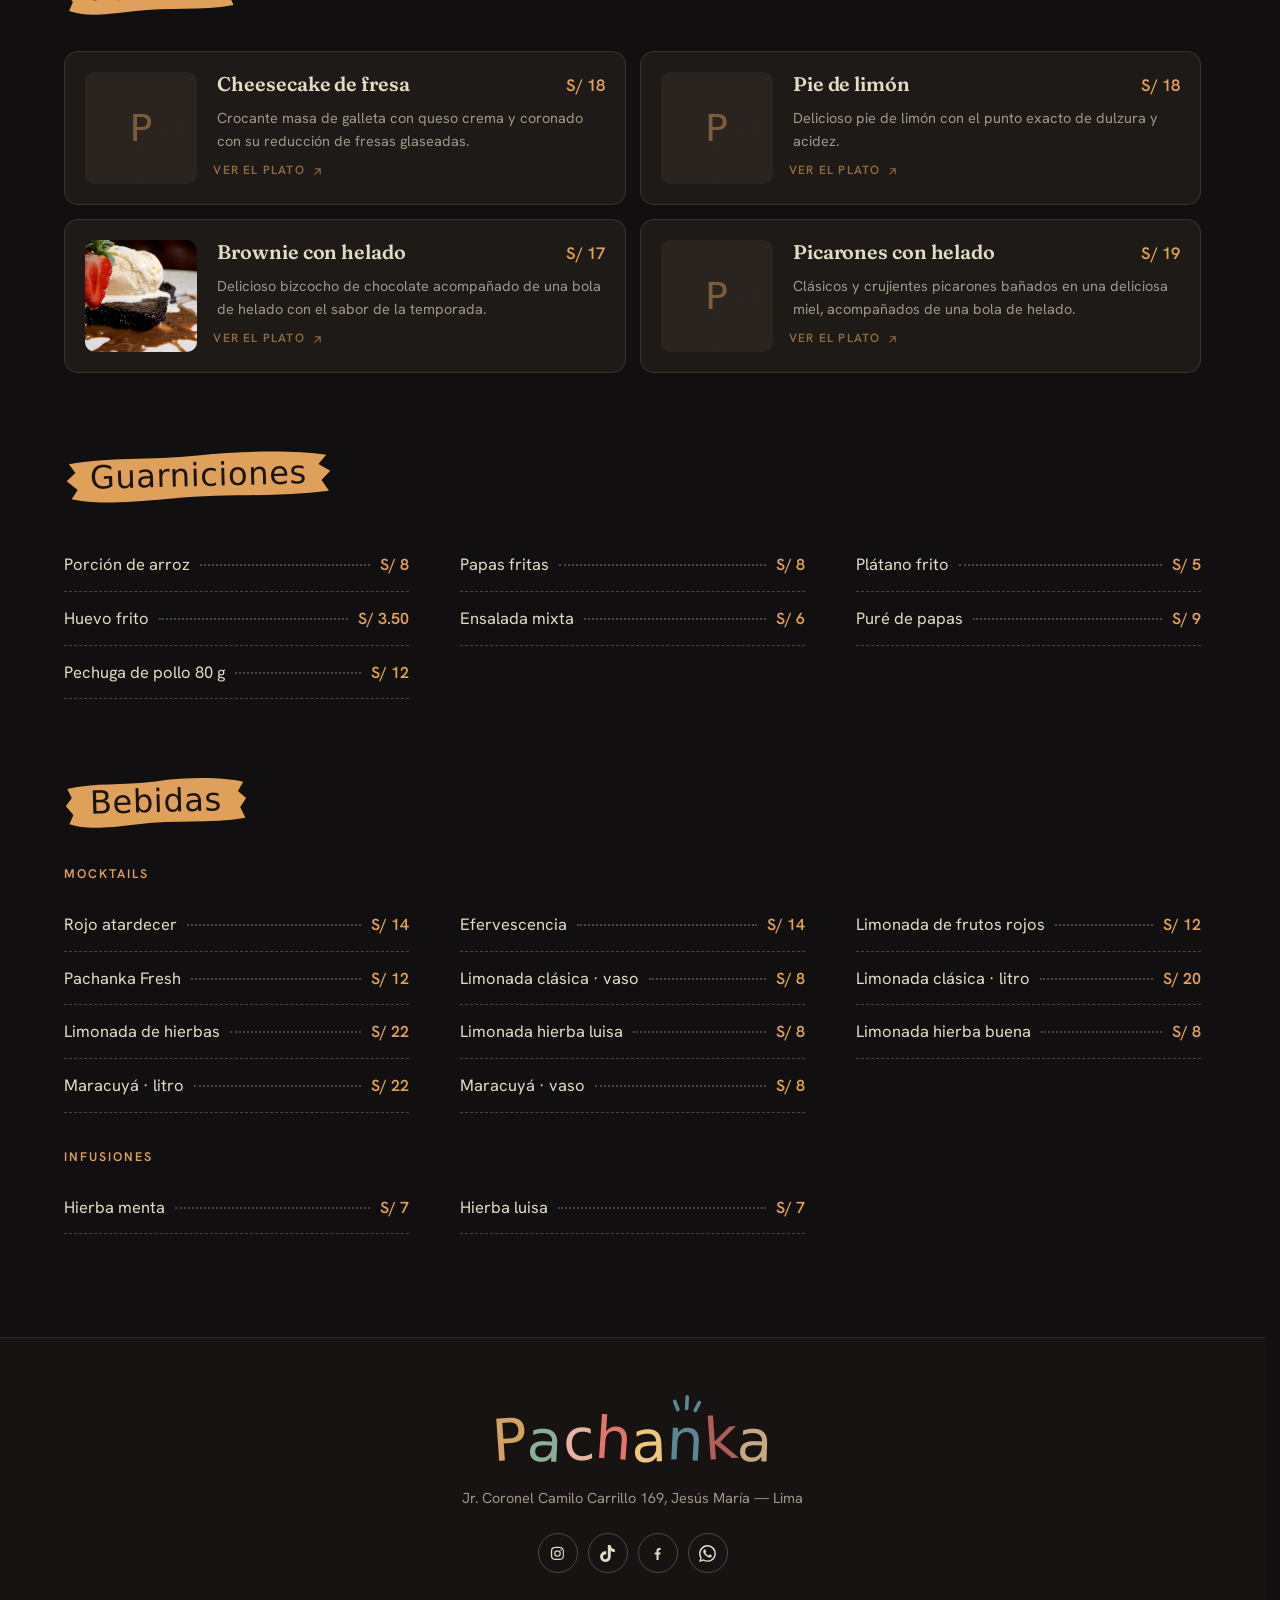
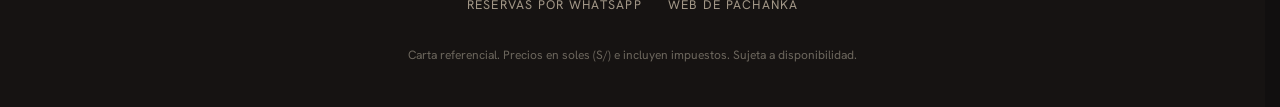
==== commit 1e34efea: "Fuera GitHub Pages: la web vive solo en Cloudflare GitHub Pages queda apagado en los dos repos. Los " ====
--- a/index.html
+++ b/index.html
@@ -2,16 +2,6 @@
 <html lang="es">
 <head>
 <meta charset="utf-8">
-<script>
-/* Quien entre por la direccion vieja de GitHub Pages va a la nueva, con su #ancla
-   (los enlaces a un plato o a una categoria siguen funcionando).
-   Las direcciones viejas siguen vivas: hay QR impresos que apuntan ahi. */
-(function () {
-  if (location.hostname === 'creative-programming-partners.github.io') {
-    location.replace('https://carta.pachankarestaurant.com/' + location.search + location.hash);
-  }
-})();
-</script>
 <meta name="viewport" content="width=device-width, initial-scale=1, viewport-fit=cover">
 <title>Carta — Pachanka Restaurant, comida criolla y fusión en Jesús María</title>
 <meta name="description" content="Carta del restaurante Pachanka, criollo y fusión en Jesús María, Lima: entradas, clásicos criollos, del mar, especiales de fin de semana, postres y bebidas.">
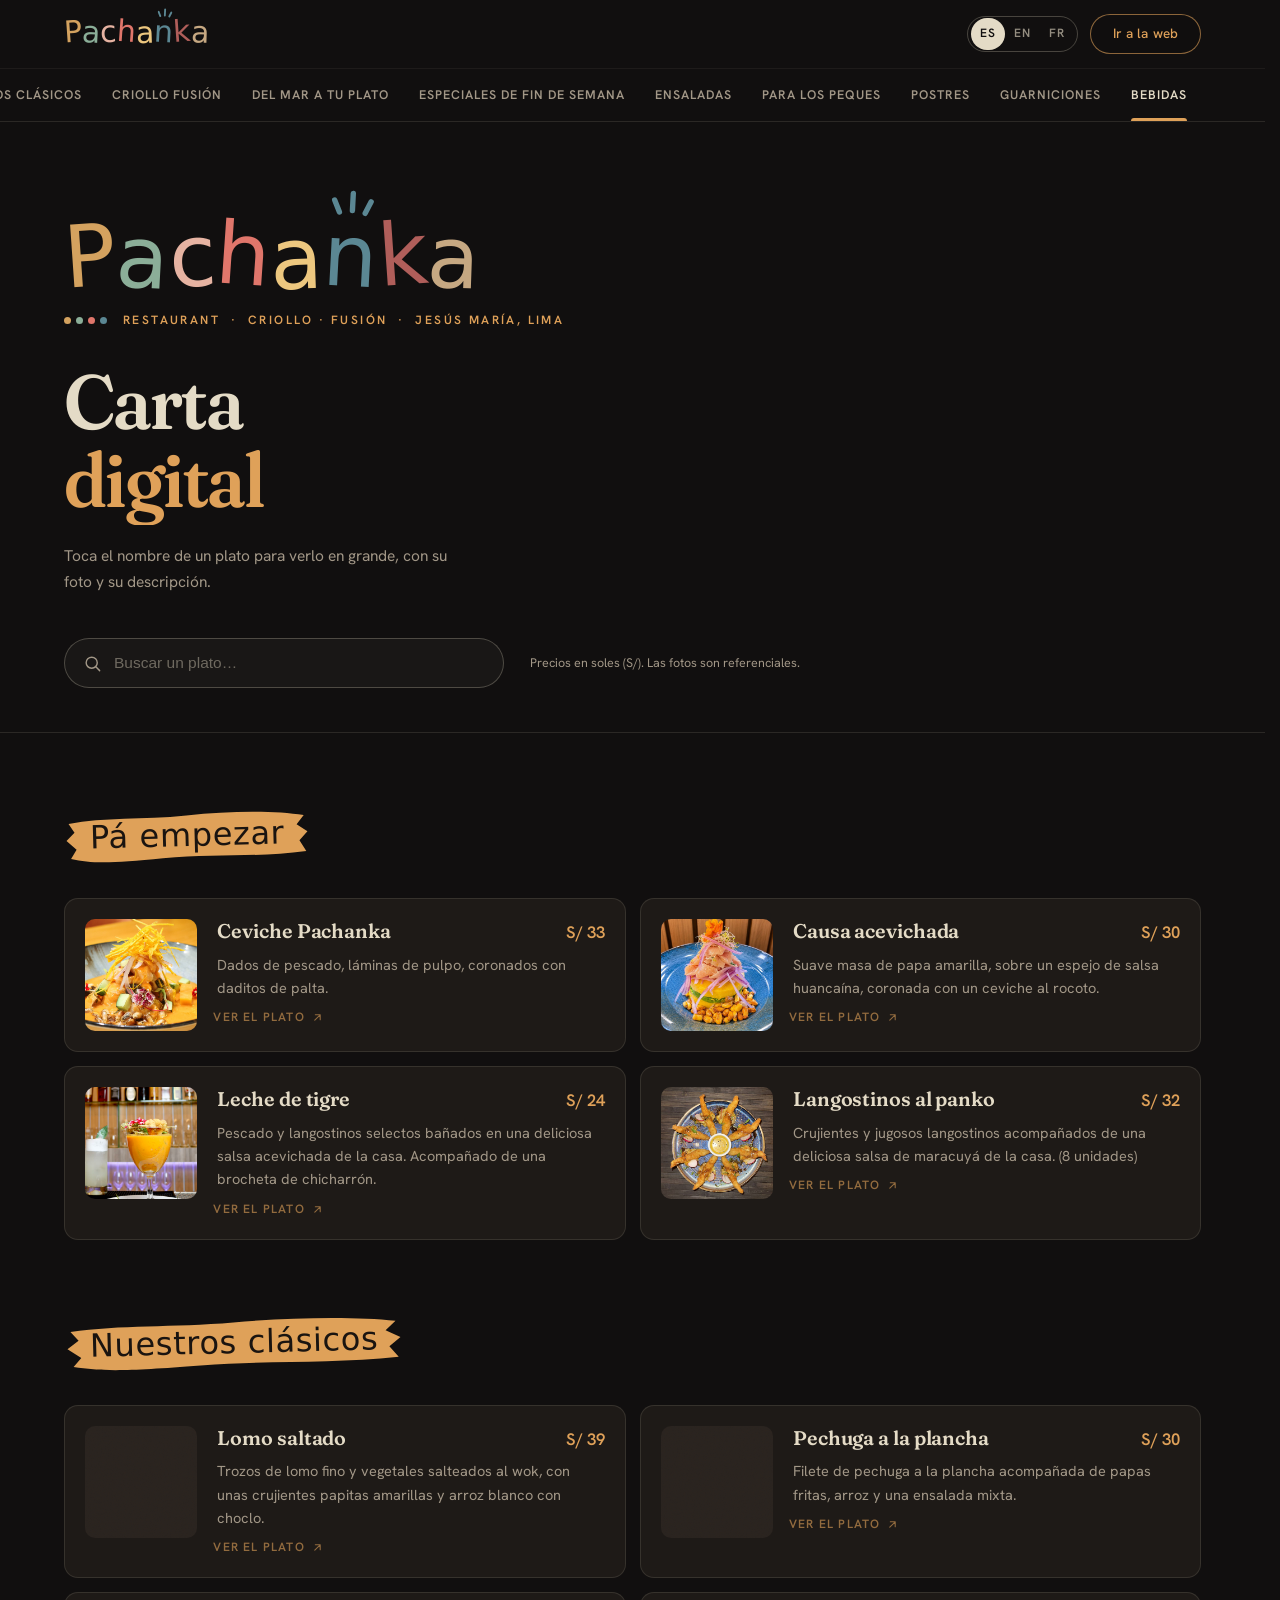
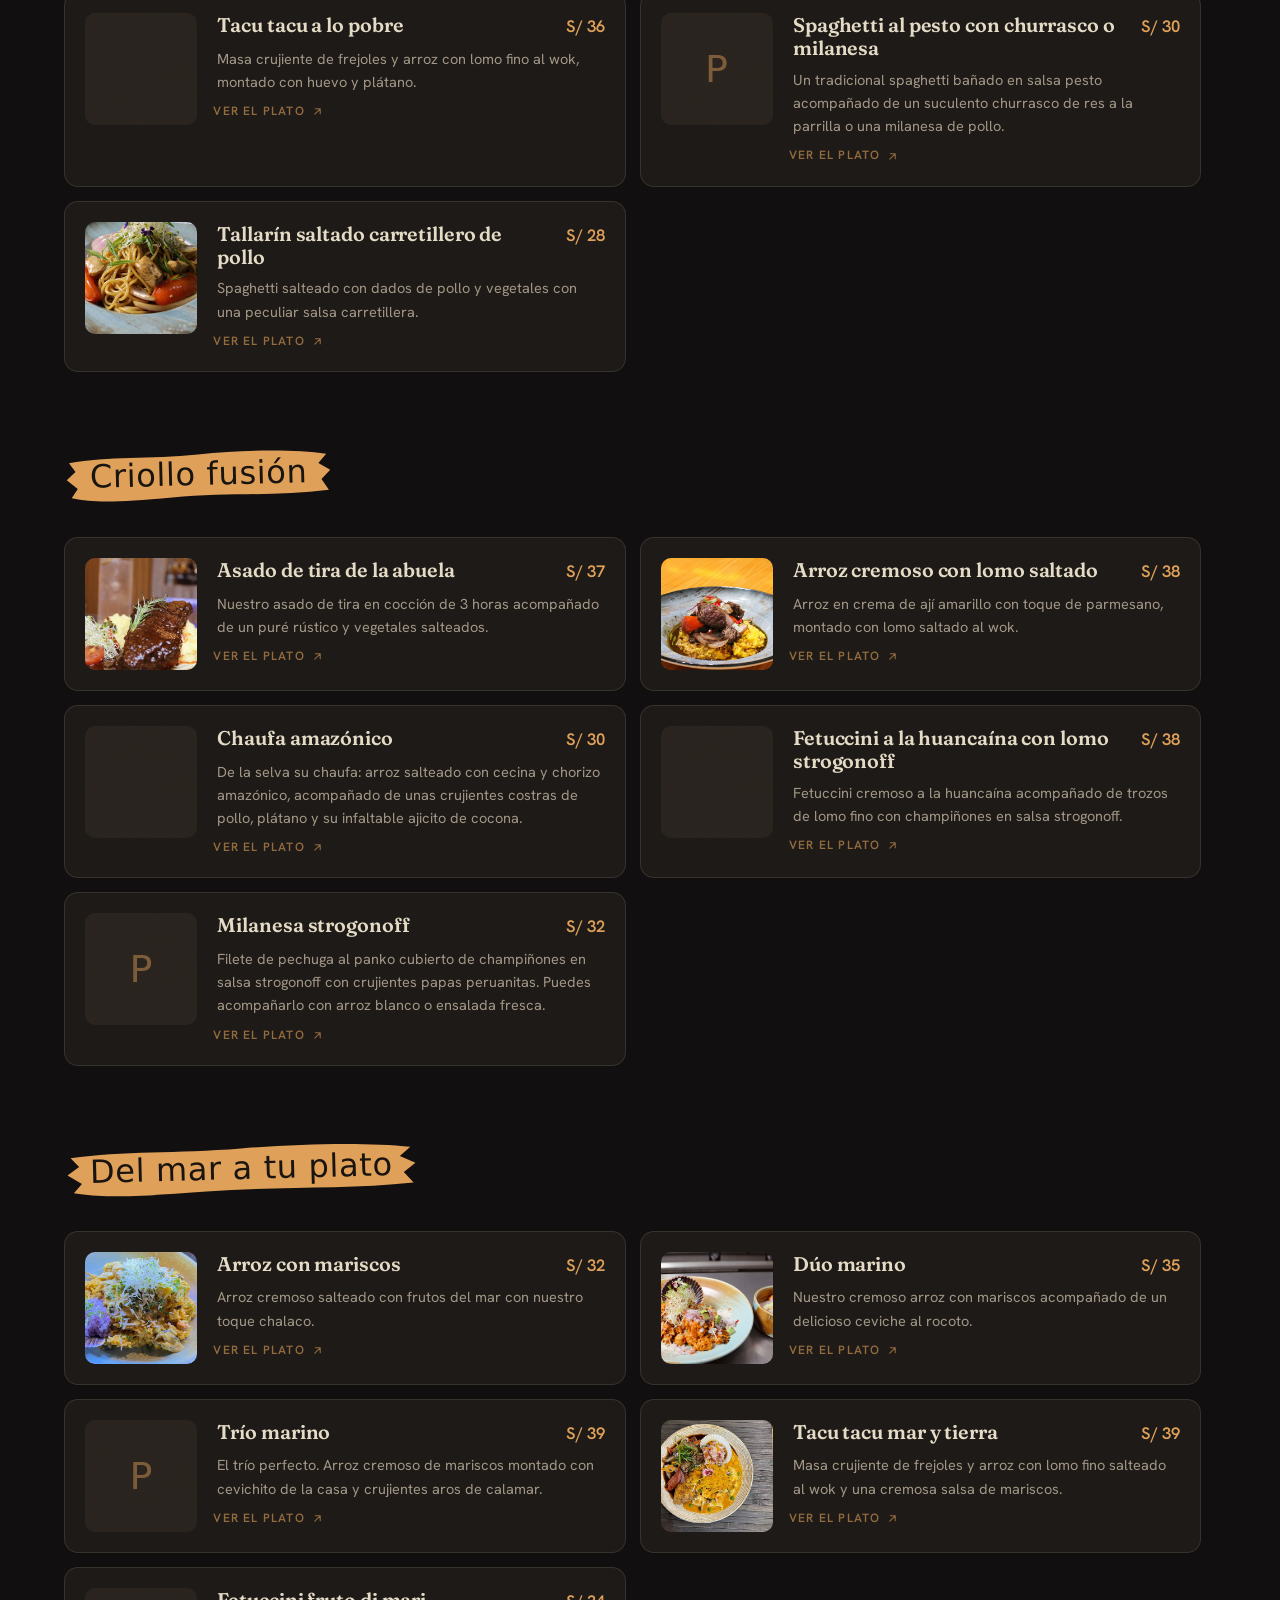
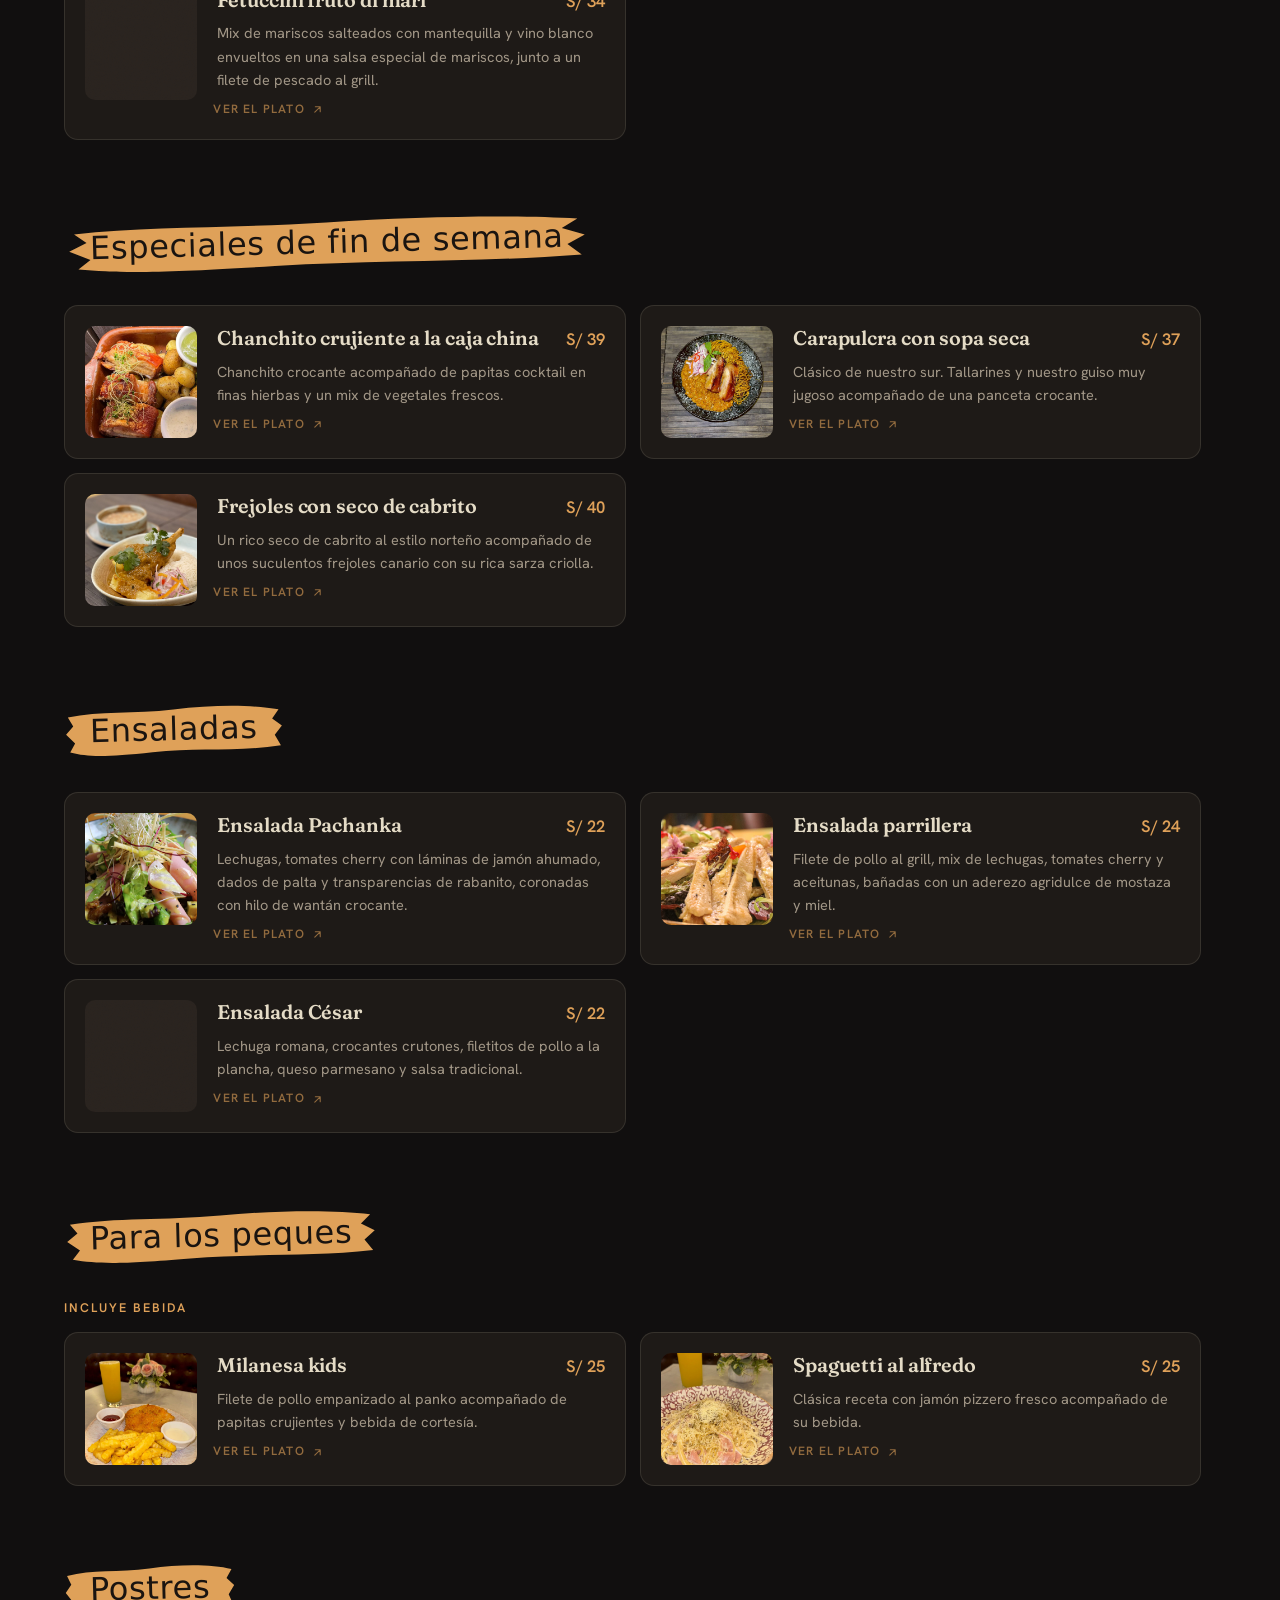
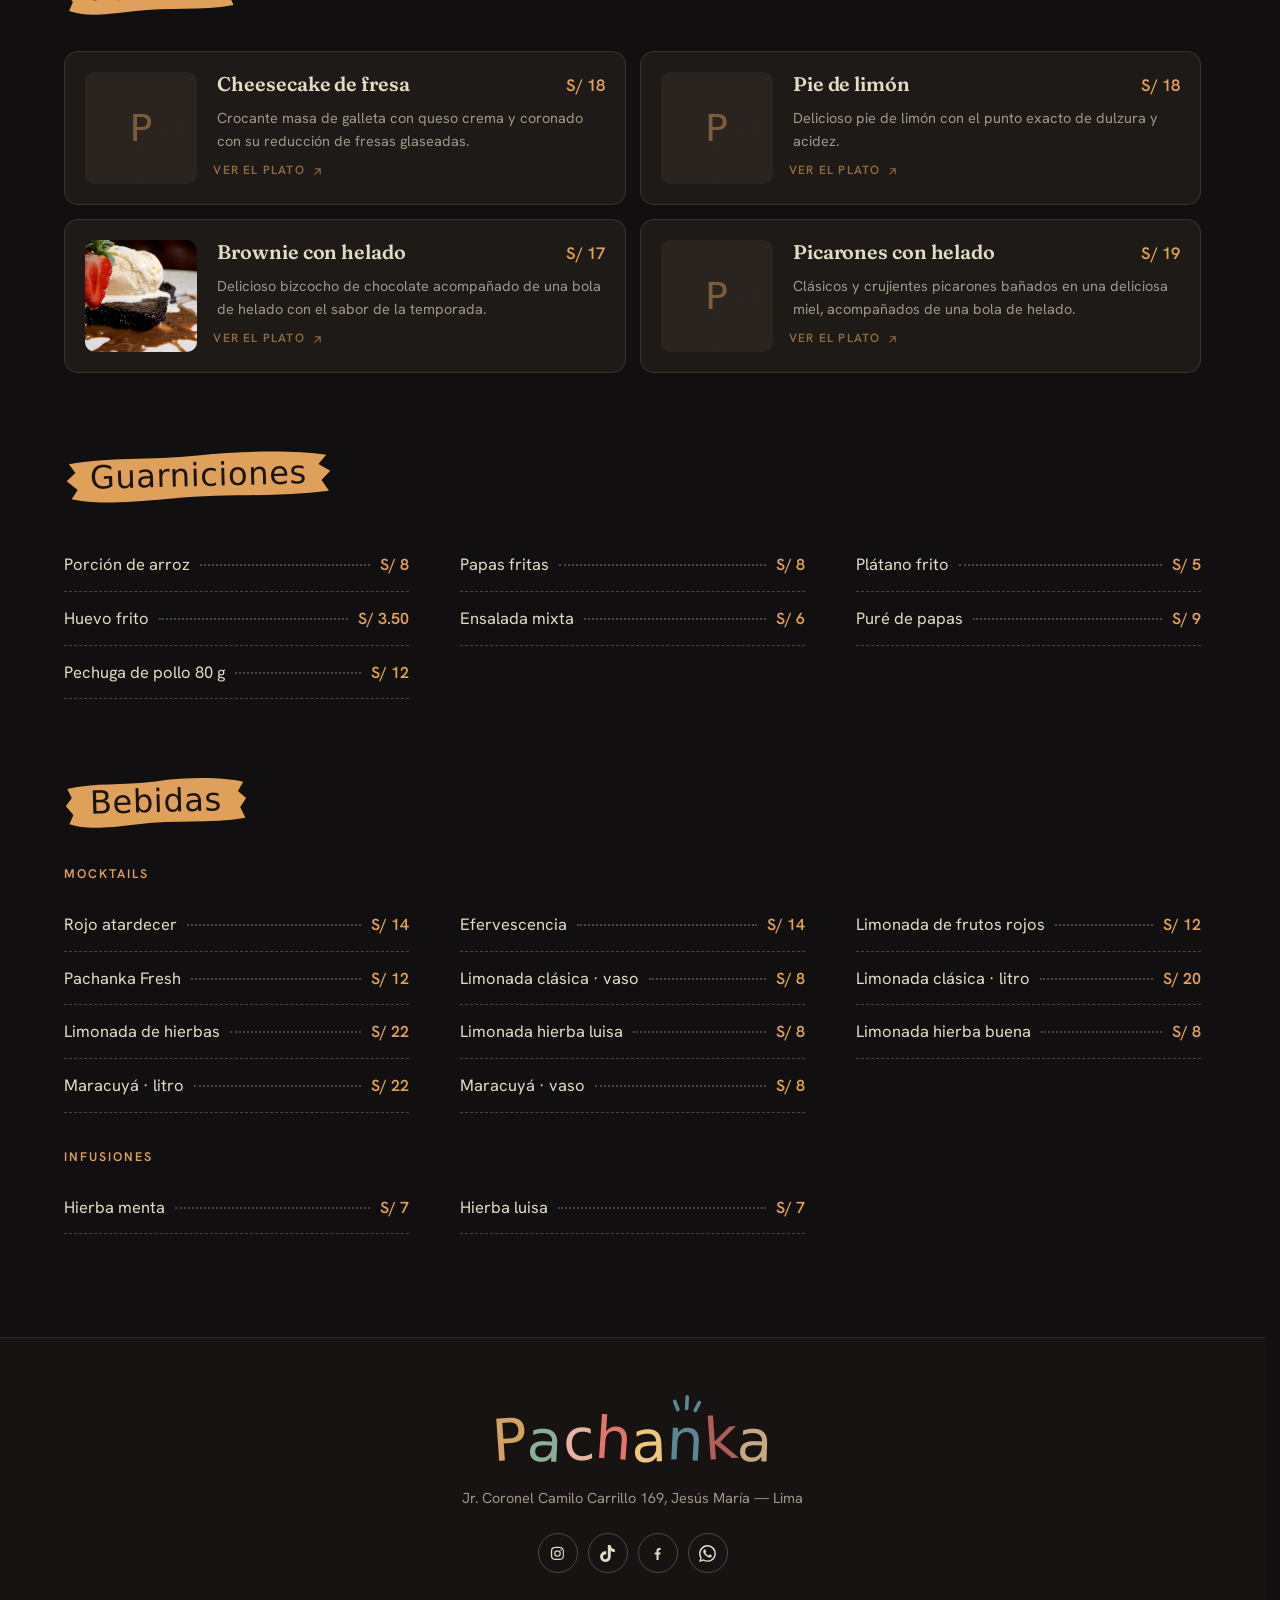
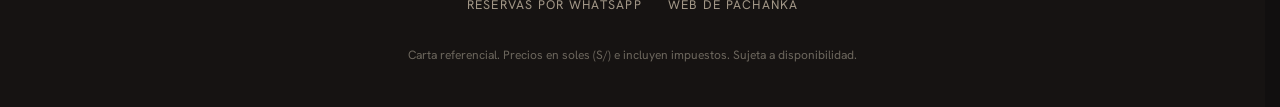
==== commit f19b7ed6: "Merge pull request #3 from creative-programming-partners/imagen-google Imagen para Google con el log" ====
--- a/index.html
+++ b/index.html
@@ -13,10 +13,10 @@
 <meta property="og:title" content="Carta de Pachanka Restaurant — criollo y fusión en Jesús María">
 <meta property="og:description" content="La carta del restaurante Pachanka, criollo y fusión en Jesús María, Lima. Mira cada plato en grande, con su foto y su precio.">
 <meta property="og:url" content="https://carta.pachankarestaurant.com/">
-<meta property="og:image" content="https://carta.pachankarestaurant.com/assets/img/og-image.jpg">
+<meta property="og:image" content="https://carta.pachankarestaurant.com/assets/img/compartir-16x9.jpg">
 <meta property="og:image:width" content="1200">
 <meta property="og:image:height" content="630">
-<meta property="og:image:alt" content="Logo de Pachanka con fotos de sus tragos, alitas y hamburguesa">
+<meta property="og:image:alt" content="Logo de Pachanka sobre un ceviche de la casa">
 <meta name="twitter:card" content="summary_large_image">
 <meta property="og:locale" content="es_PE">
 <meta property="og:locale:alternate" content="en_US">
